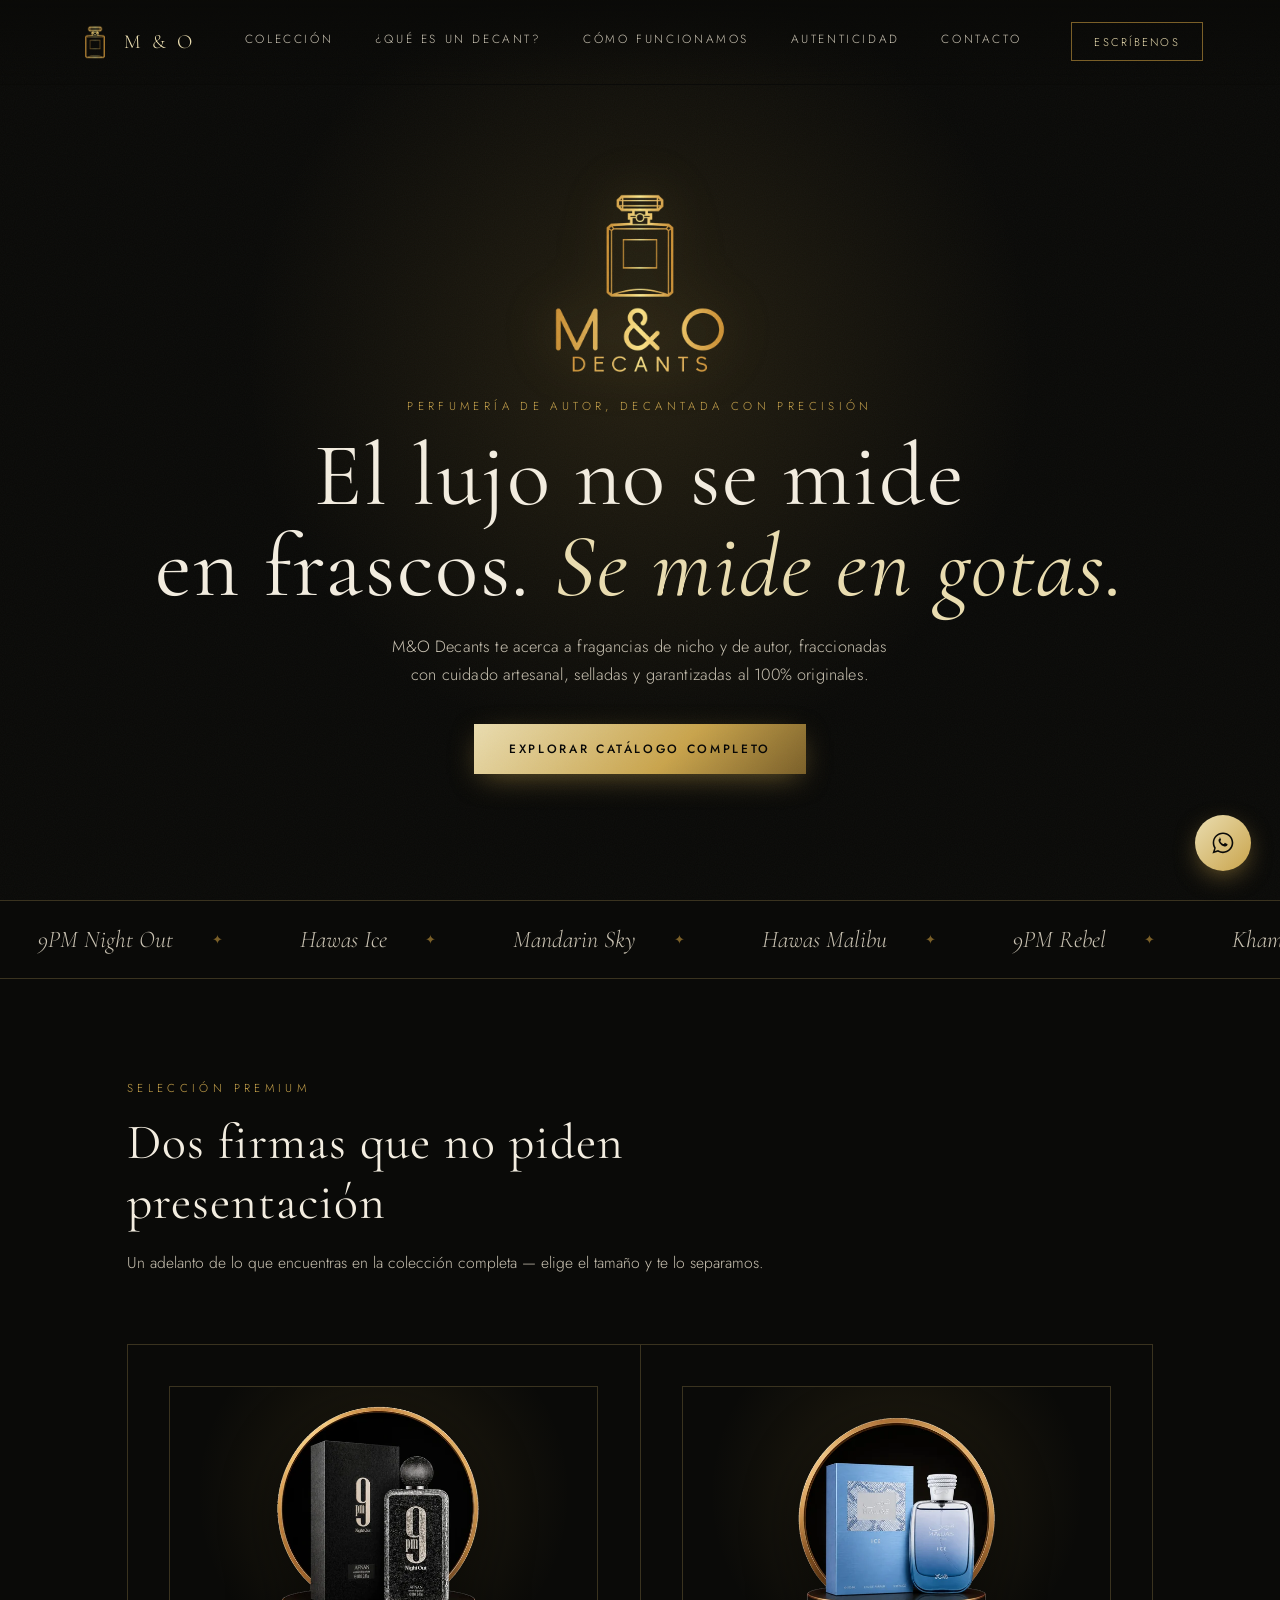
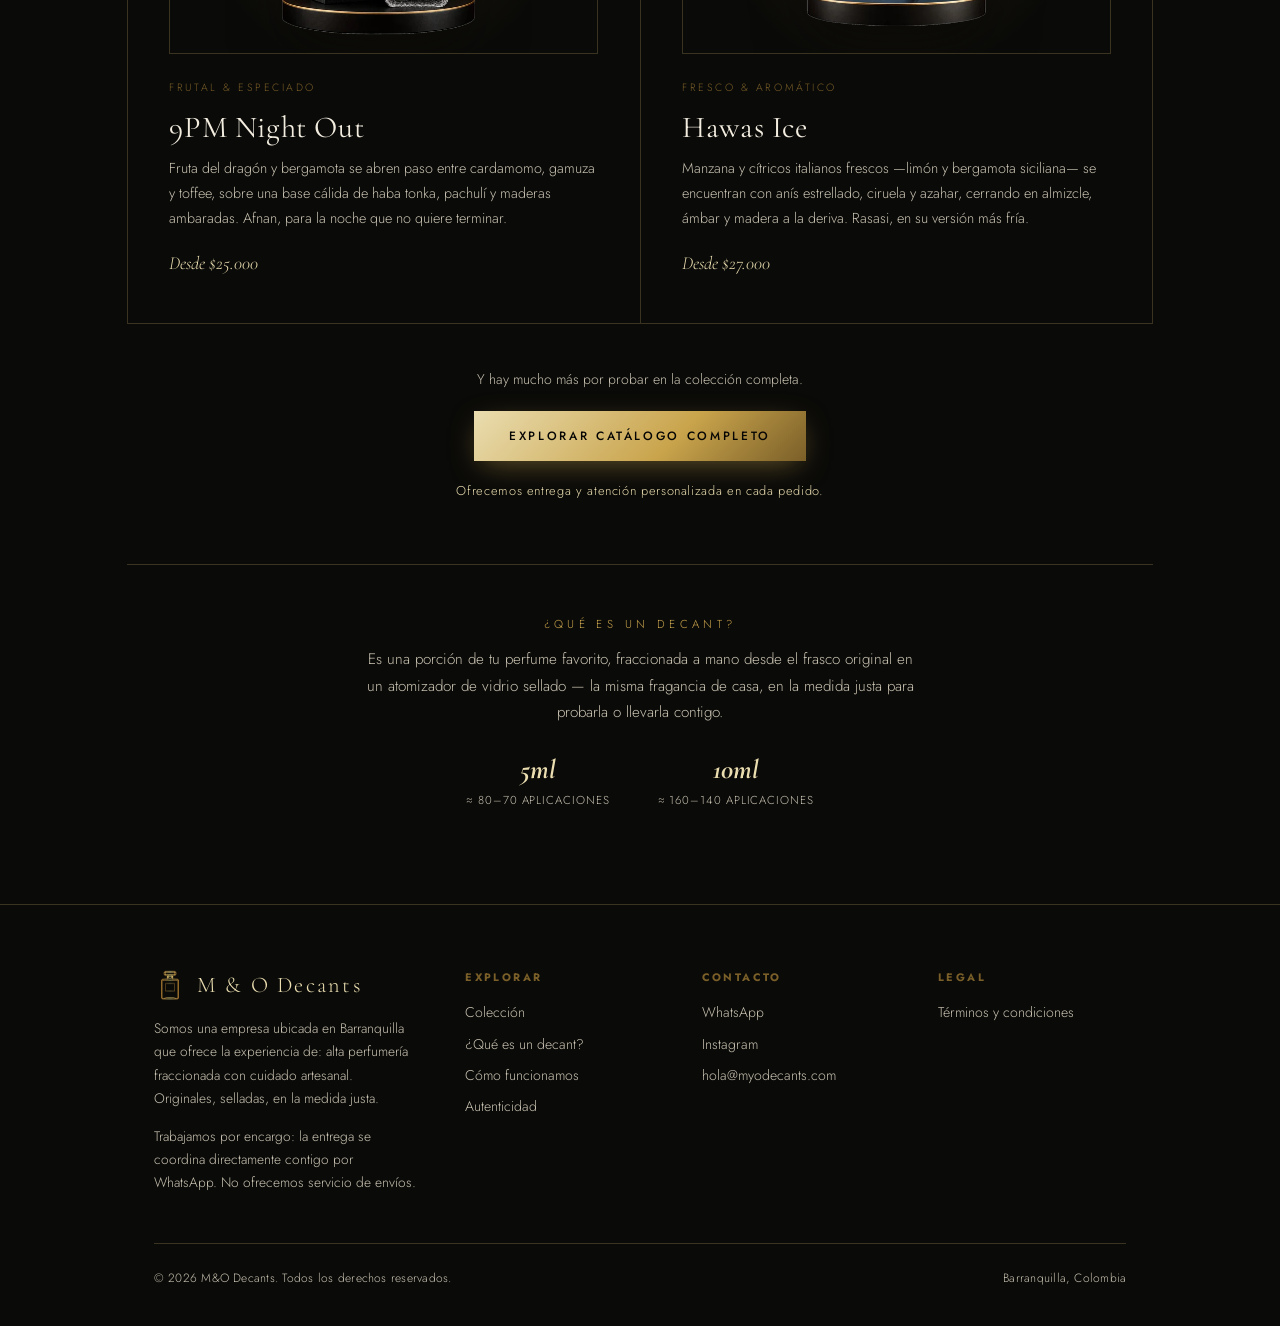
==== index.html @ e129bbc4 "Add files via upload" ====
<!DOCTYPE html>
<html lang="es">
<head>
<meta charset="UTF-8">
<meta name="viewport" content="width=device-width, initial-scale=1.0">
<title>M&O Decants — Alta perfumería, en la medida justa</title>
<link rel="preconnect" href="https://fonts.googleapis.com">
<link rel="preconnect" href="https://fonts.gstatic.com" crossorigin>
<link href="https://fonts.googleapis.com/css2?family=Cormorant+Garamond:ital,wght@0,300;0,400;0,500;0,600;1,400;1,500&family=Jost:wght@300;400;500;600&display=swap" rel="stylesheet">
<style>
  :root{
    --black:#0a0a08;
    --black-deep:#050504;
    --gold:#c9a44c;
    --gold-light:#eaddb0;
    --gold-deep:#7a5f28;
    --ivory:#f3ede0;
    --ivory-dim:#c9c2b2;
    --line:#3a331f;
    --ease:cubic-bezier(.22,1,.36,1);
  }
  *{margin:0;padding:0;box-sizing:border-box;}
  html{scroll-behavior:smooth;}
  body{
    background:var(--black);
    color:var(--ivory);
    font-family:'Jost',sans-serif;
    font-weight:300;
    overflow-x:hidden;
    -webkit-font-smoothing:antialiased;
  }
  ::selection{background:var(--gold);color:var(--black);}
  a{color:inherit;text-decoration:none;cursor:pointer;}
  img{display:block;max-width:100%;}
  h1,h2,h3{
    font-family:'Cormorant Garamond',serif;
    font-weight:400;
    letter-spacing:.02em;
  }
  .eyebrow{
    font-family:'Jost',sans-serif;
    font-size:.72rem;
    letter-spacing:.38em;
    text-transform:uppercase;
    color:var(--gold);
    display:inline-block;
  }
  .container{
    max-width:1180px;
    margin:0 auto;
    padding:0 6vw;
  }
  a:focus-visible, button:focus-visible{
    outline:1px solid var(--gold);
    outline-offset:4px;
  }
  .grain{
    position:fixed;inset:0;
    pointer-events:none;
    z-index:5;
    opacity:.035;
    background-image:url("data:image/svg+xml,%3Csvg xmlns='http://www.w3.org/2000/svg' width='120' height='120'%3E%3Cfilter id='n'%3E%3CfeTurbulence type='fractalNoise' baseFrequency='0.9' numOctaves='2' stitchTiles='stitch'/%3E%3C/filter%3E%3Crect width='100%25' height='100%25' filter='url(%23n)'/%3E%3C/svg%3E");
  }
  nav{
    position:fixed;top:0;left:0;right:0;
    z-index:50;
    display:flex;align-items:center;justify-content:space-between;
    padding:1.4rem 6vw;
    background:linear-gradient(180deg, rgba(10,10,8,.92), rgba(10,10,8,0));
    transition:background .4s var(--ease), padding .4s var(--ease), border-color .4s var(--ease);
    border-bottom:1px solid transparent;
  }
  nav.scrolled{
    background:rgba(8,8,6,.86);
    backdrop-filter:blur(10px);
    padding:.9rem 6vw;
    border-color:var(--line);
  }
  .nav-mark{
    display:flex;align-items:center;gap:.7rem;
    font-family:'Cormorant Garamond',serif;
    font-size:1.25rem;
    letter-spacing:.15em;
    color:var(--gold-light);
  }
  .nav-mark img{height:36px;width:36px;object-fit:contain;}
  .nav-links{
    display:flex;gap:2.6rem;
    font-size:.74rem;
    letter-spacing:.22em;
    text-transform:uppercase;
    color:var(--ivory-dim);
  }
  .nav-links a{position:relative;padding-bottom:6px;transition:color .3s;}
  .nav-links a::after{
    content:'';position:absolute;left:0;bottom:0;width:0;height:1px;
    background:var(--gold);transition:width .4s var(--ease);
  }
  .nav-links a:hover{color:var(--gold-light);}
  .nav-links a:hover::after{width:100%;}
  .nav-links a.active{color:var(--gold-light);}
  .nav-links a.active::after{width:100%;}
  .nav-cta{
    font-size:.7rem;letter-spacing:.2em;text-transform:uppercase;
    border:1px solid var(--gold-deep);
    padding:.65rem 1.4rem;
    color:var(--gold-light);
    transition:all .3s var(--ease);
  }
  .nav-cta:hover{background:var(--gold);color:var(--black);border-color:var(--gold);}
  .nav-right{display:flex;align-items:center;gap:1.1rem;}
  .nav-toggle{
    display:none;
    flex-direction:column;
    justify-content:center;
    gap:6px;
    width:30px;height:30px;
    background:none;border:none;cursor:pointer;padding:0;
    z-index:60;
  }
  .nav-toggle span{
    display:block;width:100%;height:1px;
    background:var(--gold-light);
    transition:transform .3s var(--ease), opacity .3s var(--ease);
  }
  nav.menu-open .nav-toggle span:nth-child(1){transform:translateY(7px) rotate(45deg);}
  nav.menu-open .nav-toggle span:nth-child(2){opacity:0;}
  nav.menu-open .nav-toggle span:nth-child(3){transform:translateY(-7px) rotate(-45deg);}
  .page{display:none;}
  .page.active{display:block;animation:pageFade .6s var(--ease);}
  @keyframes pageFade{
    from{opacity:0;transform:translateY(14px);}
    to{opacity:1;transform:translateY(0);}
  }
  .page-head{
    padding:9.5rem 6vw 3rem;
    max-width:760px;
  }
  .page-head .eyebrow{display:block;margin-bottom:.9rem;}
  .page-head h1{
    font-size:clamp(2.2rem,5vw,3.6rem);
    color:var(--ivory);
  }
  .page-head p{
    margin-top:1.1rem;color:var(--ivory-dim);line-height:1.7;font-size:.98rem;max-width:560px;
  }
  .hero{
    position:relative;
    min-height:100svh;
    display:flex;
    flex-direction:column;
    align-items:center;
    justify-content:center;
    text-align:center;
    padding:8rem 6vw 4rem;
    overflow:hidden;
  }
  .hero-glow{
    position:absolute;
    top:-10%;left:50%;
    width:900px;height:900px;
    transform:translateX(-50%);
    background:radial-gradient(circle, rgba(201,164,76,.14) 0%, rgba(201,164,76,0) 62%);
    pointer-events:none;
  }
  .hero-mark{
    width:172px;
    margin-bottom:1.4rem;
    filter:drop-shadow(0 0 26px rgba(201,164,76,.28));
    opacity:0;
    animation:markIn 1.4s var(--ease) forwards;
    animation-delay:.2s;
  }
  @keyframes markIn{
    from{opacity:0;transform:scale(.85);}
    to{opacity:1;transform:scale(1);}
  }
  .hero-eyebrow{
    opacity:0;
    animation:riseIn .9s var(--ease) forwards;
    animation-delay:1.5s;
  }
  .hero h1{
    font-size:clamp(2.6rem, 7vw, 5.6rem);
    line-height:1.02;
    color:var(--ivory);
    margin:1rem 0 1.3rem;
    opacity:0;
    animation:riseIn 1s var(--ease) forwards;
    animation-delay:1.7s;
  }
  .hero h1 em{
    font-style:italic;
    color:var(--gold-light);
  }
  .hero p.sub{
    max-width:520px;
    font-size:1.02rem;
    line-height:1.7;
    color:var(--ivory-dim);
    font-weight:300;
    letter-spacing:.01em;
    opacity:0;
    animation:riseIn 1s var(--ease) forwards;
    animation-delay:1.9s;
  }
  @keyframes riseIn{
    from{opacity:0;transform:translateY(16px);}
    to{opacity:1;transform:translateY(0);}
  }
  .btn-primary{
    background:linear-gradient(135deg, var(--gold-light), var(--gold) 60%, var(--gold-deep));
    color:var(--black-deep);
    padding:1rem 2.2rem;
    font-size:.75rem;letter-spacing:.22em;text-transform:uppercase;
    font-weight:500;
    box-shadow:0 8px 30px -8px rgba(201,164,76,.55);
    transition:transform .35s var(--ease), box-shadow .35s var(--ease);
    display:inline-block;
    border:none;
    cursor:pointer;
    font-family:'Jost',sans-serif;
  }
  .btn-primary:hover{transform:translateY(-2px);box-shadow:0 14px 36px -8px rgba(201,164,76,.7);}
  .btn-primary.disabled{opacity:.4;pointer-events:none;}
  .btn-ghost{
    border:1px solid var(--gold-deep);
    color:var(--ivory);
    padding:1rem 2.2rem;
    font-size:.75rem;letter-spacing:.22em;text-transform:uppercase;
    transition:all .35s var(--ease);
    display:inline-block;
    background:transparent;
    cursor:pointer;
    font-family:'Jost',sans-serif;
  }
  .btn-ghost:hover{border-color:var(--gold);color:var(--gold-light);}
  .scroll-cue{
    position:absolute;bottom:2.4rem;left:50%;transform:translateX(-50%);
    display:flex;flex-direction:column;align-items:center;gap:.6rem;
    color:var(--ivory-dim);font-size:.65rem;letter-spacing:.3em;text-transform:uppercase;
    opacity:0;animation:riseIn 1s var(--ease) forwards, floaty 2.6s ease-in-out infinite 2.9s;
    animation-delay:2.1s;
  }
  @keyframes floaty{0%,100%{transform:translate(-50%,0);}50%{transform:translate(-50%,8px);}}
  .scroll-cue::after{content:'';width:1px;height:38px;background:linear-gradient(var(--gold), transparent);}
  .hero-cta{margin-top:2.2rem;opacity:0;animation:riseIn 1s var(--ease) forwards;animation-delay:2.1s;}
  .marquee-band{
    border-top:1px solid var(--line);
    border-bottom:1px solid var(--line);
    padding:1.5rem 0;
    overflow:hidden;
    white-space:nowrap;
  }
  .marquee-track{
    display:inline-flex;
    animation:scroll 40s linear infinite;
  }
  .marquee-track span{
    font-family:'Cormorant Garamond',serif;
    font-style:italic;
    font-size:1.5rem;
    color:var(--ivory-dim);
    padding:0 2.4rem;
    display:inline-flex;align-items:center;gap:2.4rem;
  }
  .marquee-track span::after{content:'✦';color:var(--gold-deep);font-style:normal;font-size:.8rem;}
  @keyframes scroll{from{transform:translateX(0);}to{transform:translateX(-50%);}}
  section{padding:6rem 0;position:relative;}
  section.first-in-page{padding-top:1rem;}
  .section-head{
    max-width:640px;
    margin-bottom:4.2rem;
  }
  .section-head h2{
    font-size:clamp(2rem, 4vw, 3.1rem);
    margin-top:.9rem;
    color:var(--ivory);
  }
  .section-head p{
    margin-top:1.1rem;
    color:var(--ivory-dim);
    line-height:1.7;
    font-size:.98rem;
  }
  .center{text-align:center;margin-left:auto;margin-right:auto;}
  .reveal{opacity:0;transform:translateY(26px);transition:opacity .8s var(--ease), transform .8s var(--ease);}
  .reveal.in{opacity:1;transform:translateY(0);}
  .premium-grid{
    display:grid;
    grid-template-columns:repeat(2,1fr);
    gap:1px;
    background:var(--line);
    border:1px solid var(--line);
    margin-bottom:2.8rem;
  }
  .premium-card{
    background:var(--black);
    padding:2.6rem 2.6rem 3rem;
    transition:background .5s var(--ease);
    cursor:pointer;
  }
  .premium-card:hover{background:#0e0d09;}
  .premium-photo{
    width:100%;
    aspect-ratio:16/10;
    margin-bottom:1.6rem;
    position:relative;
    background:radial-gradient(circle at 50% 40%, rgba(201,164,76,.14), transparent 70%);
    border:1px solid var(--line);
    display:flex;align-items:center;justify-content:center;
    overflow:hidden;
  }
  .premium-photo img{
    max-height:92%;max-width:60%;object-fit:contain;
    filter:drop-shadow(0 12px 26px rgba(0,0,0,.5));
    transition:transform .5s var(--ease), filter .5s var(--ease);
  }
  .premium-card:hover .premium-photo img{
    transform:scale(1.06);
    filter:drop-shadow(0 18px 34px rgba(201,164,76,.45));
  }
  .premium-card .fam{
    font-size:.66rem;letter-spacing:.24em;text-transform:uppercase;color:var(--gold-deep);
    display:block;margin-bottom:.9rem;
  }
  .premium-card h3{font-size:1.9rem;color:var(--ivory);margin-bottom:.6rem;}
  .premium-card p{color:var(--ivory-dim);font-size:.9rem;line-height:1.75;margin-bottom:1.3rem;}
  .premium-card .price{
    font-family:'Cormorant Garamond',serif;font-style:italic;color:var(--gold-light);font-size:1.15rem;
  }
  .premium-cta{text-align:center;}
  .premium-cta p{color:var(--ivory-dim);font-size:.88rem;margin-bottom:1.4rem;}
  .decant-divider{border-top:1px solid var(--line);margin-top:4rem;}
  .decant-info{max-width:680px;margin:3.2rem auto 0;text-align:center;}
  .decant-info .eyebrow{display:block;margin-bottom:.9rem;}
  .decant-info p{color:var(--ivory-dim);font-size:.95rem;line-height:1.75;margin-bottom:1.7rem;max-width:560px;margin-left:auto;margin-right:auto;}
  .decant-stats{display:flex;gap:3rem;justify-content:center;}
  .decant-stat{display:flex;flex-direction:column;gap:.35rem;align-items:center;}
  .decant-stat b{font-family:'Cormorant Garamond',serif;font-style:italic;font-size:1.7rem;color:var(--gold-light);}
  .decant-stat span{font-size:.72rem;letter-spacing:.08em;color:var(--ivory-dim);text-transform:uppercase;text-align:center;}
  .steps{
    display:grid;
    grid-template-columns:repeat(3,1fr);
    gap:0;
    border-top:1px solid var(--line);
  }
  .step{
    padding:3rem 2.4rem 3rem 0;
    border-right:1px solid var(--line);
    position:relative;
  }
  .step:last-child{border-right:none;}
  .step .num{
    font-family:'Cormorant Garamond',serif;
    font-style:italic;
    font-size:.95rem;
    color:var(--gold);
    letter-spacing:.05em;
  }
  .step h3{
    font-size:1.5rem;margin:.9rem 0 .8rem;color:var(--ivory);
  }
  .step p{color:var(--ivory-dim);font-size:.92rem;line-height:1.7;}
  .products-grid{
    display:grid;
    grid-template-columns:repeat(5,1fr);
    gap:1.1rem;
  }
  .prod-card{
    border:1px solid var(--line);
    background:var(--black);
    cursor:pointer;
    transition:transform .4s var(--ease), border-color .4s var(--ease);
  }
  .prod-card:hover, .prod-card:focus-visible{
    transform:translateY(-5px);
    border-color:var(--gold-deep);
  }
  .prod-photo{
    position:relative;
    aspect-ratio:3/4;
    background:linear-gradient(160deg,#100f0a,#050504);
    overflow:hidden;
    border-bottom:1px solid var(--line);
    display:flex;align-items:center;justify-content:center;
  }
  .prod-photo::before{
    content:'';position:absolute;inset:0;
    background:radial-gradient(circle at 50% 45%, rgba(201,164,76,.30), transparent 65%);
    opacity:0;transition:opacity .55s var(--ease);
  }
  .prod-card:hover .prod-photo::before, .prod-card:focus-visible .prod-photo::before{opacity:1;}
  .prod-photo img{
    position:relative;z-index:1;
    width:80%;height:80%;object-fit:contain;
    filter:drop-shadow(0 10px 22px rgba(0,0,0,.55));
    transition:transform .55s var(--ease), filter .55s var(--ease);
  }
  .prod-card:hover .prod-photo img, .prod-card:focus-visible .prod-photo img{
    transform:scale(1.09) rotate(-1deg);
    filter:drop-shadow(0 16px 32px rgba(201,164,76,.5)) brightness(1.08);
  }
  .prod-info{padding:1.1rem 1.15rem 1.3rem;}
  .prod-info h3{font-size:1.12rem;color:var(--ivory);line-height:1.3;margin-bottom:.5rem;font-weight:400;}
  .prod-price{
    font-family:'Cormorant Garamond',serif;font-style:italic;color:var(--gold-light);font-size:1rem;
    display:block;
  }
  .prod-hint{
    font-size:.66rem;letter-spacing:.16em;text-transform:uppercase;color:var(--ivory-dim);
    margin-top:.5rem;display:block;
  }
  .fullbottle-cta{
    text-align:center;
    border:1px solid var(--gold-deep);
    background:radial-gradient(circle at 50% 28%, rgba(201,164,76,.16), transparent 72%);
    margin-top:1.8rem;
    padding:3.4rem 2rem;
  }
  .fullbottle-cta .eyebrow{display:block;margin-bottom:.9rem;}
  .fullbottle-cta p{
    color:var(--ivory-dim);font-size:1rem;line-height:1.75;max-width:520px;
    margin:0 auto 1.5rem;
  }
  .combo-cta{
    text-align:center;
    border:1px solid var(--gold-deep);
    background:radial-gradient(circle at 50% 28%, rgba(201,164,76,.16), transparent 72%);
    margin-top:3.4rem;
    padding:3.4rem 2rem;
  }
  .combo-cta .eyebrow{display:block;margin-bottom:.9rem;}
  .combo-cta p{
    color:var(--ivory-dim);font-size:1rem;line-height:1.75;max-width:520px;
    margin:0 auto 1.6rem;
  }
  .combo-modal-card{grid-template-columns:1fr;max-width:640px;}
  .combo-hint{color:var(--ivory-dim);font-size:.85rem;line-height:1.6;margin-bottom:1.3rem;}
  .combo-list{
    max-height:440px;overflow-y:auto;margin-bottom:1.4rem;
    display:grid;grid-template-columns:repeat(3, 1fr);gap:1rem;
  }
  .combo-check{
    display:flex;flex-direction:column;align-items:center;text-align:center;
    border:1px solid var(--line);
    padding:1rem .6rem .85rem;
    cursor:pointer;
    transition:border-color .3s, background .3s;
  }
  .combo-check-input{position:absolute;width:0;height:0;opacity:0;pointer-events:none;}
  .combo-check-img{
    width:100%;aspect-ratio:1;object-fit:contain;background:#0d0c09;
    border-radius:50%;border:1px solid var(--gold-deep);
    transition:border-color .3s, box-shadow .3s;
    margin-bottom:.7rem;
  }
  .combo-check:has(input:checked) .combo-check-img{
    border-color:var(--gold);
    box-shadow:0 0 0 3px rgba(201,164,76,.22);
  }
  .combo-check-name{font-size:.72rem;letter-spacing:.02em;color:var(--ivory);line-height:1.3;margin-bottom:.3rem;}
  .combo-check-pr{font-family:'Cormorant Garamond',serif;font-style:italic;color:var(--gold-light);font-size:1rem;}
  .combo-check:has(input:checked){border-color:var(--gold);background:#100f0a;}
  @media (max-width:520px){
    .combo-list{grid-template-columns:repeat(2, 1fr);}
  }
  .modal-overlay{
    position:fixed;inset:0;z-index:100;
    background:rgba(5,5,4,.86);
    backdrop-filter:blur(6px);
    display:flex;align-items:center;justify-content:center;
    padding:5vh 5vw;
    opacity:0;pointer-events:none;
    transition:opacity .4s var(--ease);
  }
  .modal-overlay.open{opacity:1;pointer-events:auto;}
  .modal-card{
    background:var(--black);
    border:1px solid var(--gold-deep);
    max-width:640px;width:100%;
    display:grid;
    grid-template-columns:1fr 1fr;
    position:relative;
    transform:translateY(24px);
    transition:transform .45s var(--ease);
    max-height:88vh;
    overflow:auto;
  }
  .modal-overlay.open .modal-card{transform:translateY(0);}
  .modal-photo{
    position:relative;
    background:radial-gradient(circle at 50% 38%, rgba(201,164,76,.16), transparent 72%);
    display:flex;align-items:center;justify-content:center;
    padding:2rem;
    border-right:1px solid var(--line);
  }
  .modal-photo img{
    max-width:88%;max-height:320px;object-fit:contain;
    filter:drop-shadow(0 14px 28px rgba(0,0,0,.55));
  }
  .modal-arrow{
    position:absolute;top:50%;transform:translateY(-50%);
    width:32px;height:32px;border-radius:50%;
    background:rgba(5,5,4,.6);border:1px solid var(--gold-deep);color:var(--gold-light);
    display:flex;align-items:center;justify-content:center;
    font-size:.85rem;cursor:pointer;transition:all .3s var(--ease);
    z-index:2;
  }
  .modal-arrow:hover{background:var(--gold);color:var(--black);border-color:var(--gold);}
  .modal-arrow-prev{left:.5rem;}
  .modal-arrow-next{right:.5rem;}
  .modal-dots{position:absolute;bottom:.6rem;left:50%;transform:translateX(-50%);display:flex;gap:.4rem;z-index:2;}
  .modal-dot{width:6px;height:6px;border-radius:50%;background:var(--line);cursor:pointer;transition:background .3s;}
  .modal-dot.active{background:var(--gold);}
  .modal-body{padding:2.4rem 2.2rem;display:flex;flex-direction:column;}
  .modal-close{
    position:absolute;top:.9rem;right:1rem;
    background:none;border:none;color:var(--ivory-dim);
    font-size:1.4rem;cursor:pointer;line-height:1;
    transition:color .3s;
    z-index:10;
  }
  .modal-close:hover{color:var(--gold-light);}
  .modal-body h3{font-size:1.7rem;color:var(--ivory);margin-bottom:.9rem;}
  .modal-body .eyebrow{margin-bottom:.6rem;}
  .modal-notes{margin-bottom:1.5rem;}
  .modal-notes .notes-line{color:var(--ivory-dim);font-size:.86rem;line-height:1.65;margin-bottom:.55rem;}
  .modal-notes .notes-line:last-child{margin-bottom:0;}
  .modal-notes .notes-line b{
    color:var(--gold-light);font-weight:400;
    font-family:'Cormorant Garamond',serif;font-style:italic;font-size:.92rem;
  }
  .size-select{display:flex;flex-direction:column;gap:.7rem;margin-bottom:1.6rem;}
  .size-option{
    display:flex;align-items:center;justify-content:space-between;
    border:1px solid var(--line);
    padding:.85rem 1rem;
    cursor:pointer;
    transition:border-color .3s, background .3s;
    font-size:.9rem;
  }
  .size-option input{accent-color:var(--gold);}
  .size-option span.lbl{display:flex;align-items:center;gap:.6rem;color:var(--ivory);}
  .size-option span.pr{font-family:'Cormorant Garamond',serif;font-style:italic;color:var(--gold-light);}
  .size-option:has(input:checked){border-color:var(--gold);background:#100f0a;}
  .size-option.disabled{opacity:.4;cursor:not-allowed;}
  .modal-total{
    font-size:.78rem;letter-spacing:.1em;text-transform:uppercase;color:var(--ivory-dim);
    margin-bottom:1.4rem;
  }
  .modal-total b{color:var(--gold-light);font-family:'Cormorant Garamond',serif;font-style:italic;font-size:1.2rem;}
  .trust{
    display:grid;
    grid-template-columns:repeat(4,1fr);
    text-align:center;
    border-top:1px solid var(--line);
    border-bottom:1px solid var(--line);
  }
  .trust-item{padding:3.4rem 1.5rem;border-right:1px solid var(--line);}
  .trust-item:last-child{border-right:none;}
  .trust-item svg{width:34px;height:34px;margin:0 auto 1rem;}
  .trust-item svg *{stroke:var(--gold);}
  .trust-item h4{font-family:'Cormorant Garamond',serif;font-size:1.25rem;color:var(--ivory);margin-bottom:.4rem;}
  .trust-item p{font-size:.82rem;color:var(--ivory-dim);line-height:1.6;}
  .testi-wrap{
    display:grid;grid-template-columns:repeat(2,1fr);gap:2.4rem;
  }
  .testi{
    padding:2.6rem 2.2rem;
    border:1px solid var(--line);
  }
  .testi .stars{color:var(--gold);letter-spacing:.2em;font-size:.85rem;margin-bottom:1.2rem;}
  .testi p{
    font-family:'Cormorant Garamond',serif;
    font-style:italic;
    font-size:1.15rem;
    line-height:1.6;
    color:var(--ivory);
    margin-bottom:1.4rem;
  }
  .testi .who{font-size:.75rem;letter-spacing:.14em;text-transform:uppercase;color:var(--ivory-dim);}
  .final-cta{
    text-align:center;
    padding:4rem 6vw 8rem;
    position:relative;
  }
  .final-cta::before{
    content:'';position:absolute;inset:0;
    background:radial-gradient(circle at 50% 30%, rgba(201,164,76,.10), transparent 60%);
  }
  .final-cta h2{
    font-size:clamp(2.2rem,5vw,3.6rem);
    color:var(--ivory);
    position:relative;
  }
  .final-cta p{
    color:var(--ivory-dim);max-width:480px;margin:1.2rem auto 2.4rem;
    position:relative;font-size:.98rem;line-height:1.7;
  }
  .final-cta .hero-ctas{
    display:flex;gap:1.2rem;justify-content:center;
  }
  footer{
    border-top:1px solid var(--line);
    padding:4rem 6vw 2.4rem;
  }
  .footer-top{
    display:grid;
    grid-template-columns:1.4fr 1fr 1fr 1fr;
    gap:3rem;
    padding-bottom:3rem;
  }
  .footer-brand{
    font-family:'Cormorant Garamond',serif;
    font-size:1.4rem;letter-spacing:.1em;color:var(--gold-light);
    display:flex;align-items:center;gap:.7rem;margin-bottom:1rem;
  }
  .footer-brand img{height:32px;width:32px;object-fit:contain;}
  .footer-top p{color:var(--ivory-dim);font-size:.86rem;line-height:1.7;max-width:280px;}
  .footer-note{color:var(--ivory-dim);font-size:.82rem;line-height:1.7;max-width:280px;margin-top:.9rem;}
  .footer-col h5{
    font-size:.68rem;letter-spacing:.22em;text-transform:uppercase;color:var(--gold-deep);margin-bottom:1.1rem;
  }
  .footer-col a{
    display:block;color:var(--ivory-dim);font-size:.88rem;margin-bottom:.7rem;transition:color .3s;
  }
  .footer-col a:hover{color:var(--gold-light);}
  .footer-bottom{
    display:flex;justify-content:space-between;align-items:center;
    border-top:1px solid var(--line);padding-top:1.6rem;
    font-size:.75rem;color:var(--ivory-dim);letter-spacing:.02em;flex-wrap:wrap;gap:1rem;
  }
  .wa-float{
    position:fixed;bottom:1.8rem;right:1.8rem;z-index:60;
    width:56px;height:56px;border-radius:50%;
    background:linear-gradient(135deg, var(--gold-light), var(--gold));
    display:flex;align-items:center;justify-content:center;
    box-shadow:0 8px 26px -6px rgba(201,164,76,.6);
    transition:transform .3s var(--ease);
  }
  .wa-float:hover{transform:scale(1.08);}
  .wa-float svg{width:26px;height:26px;}
  @media(max-width:1080px){
    .products-grid{grid-template-columns:repeat(3,1fr);}
  }
  @media(max-width:920px){
    .nav-toggle{display:flex;}
    .nav-links{
      display:none;
      position:fixed;
      top:0;left:0;right:0;
      flex-direction:column;
      align-items:flex-start;
      gap:1.5rem;
      background:rgba(8,8,6,.97);
      backdrop-filter:blur(10px);
      padding:6.2rem 6vw 2.6rem;
      border-bottom:1px solid var(--line);
      font-size:1rem;
      z-index:55;
    }
    nav.menu-open .nav-links{display:flex;}
    .steps{grid-template-columns:1fr;}
    .step{border-right:none;border-bottom:1px solid var(--line);padding:2.4rem 0;}
    .premium-grid{grid-template-columns:1fr;}
    .decant-stats{gap:2rem;}
    .trust{grid-template-columns:1fr 1fr;}
    .trust-item{border-right:1px solid var(--line);border-bottom:1px solid var(--line);}
    .testi-wrap{grid-template-columns:1fr;}
    .footer-top{grid-template-columns:1fr 1fr;}
    .products-grid{grid-template-columns:repeat(2,1fr);}
    .modal-card{grid-template-columns:1fr;}
    .modal-photo{border-right:none;border-bottom:1px solid var(--line);padding:1.8rem;}
    .final-cta .hero-ctas{flex-direction:column;align-items:center;}
  }
  @media(max-width:560px){
    .trust{grid-template-columns:1fr;}
    .trust-item{border-right:none;}
    .footer-top{grid-template-columns:1fr;}
    .products-grid{grid-template-columns:repeat(2,1fr);}
  }
  @media (prefers-reduced-motion: reduce){
    *{animation-duration:.01ms !important; animation-iteration-count:1 !important; transition-duration:.01ms !important; scroll-behavior:auto !important;}
  }
</style>
</head>
<body>
<div class="grain"></div>

<nav id="nav">
  <a href="#/" class="nav-mark" data-route="home">
    <img src="[data-uri]" alt="M&O Decants">
    M&nbsp;&amp;&nbsp;O
  </a>
  <div class="nav-links" id="navLinks">
    <a href="#/coleccion" data-route="coleccion">Colección</a>
    <a href="#/decant" data-route="decant">¿Qué es un decant?</a>
    <a href="#/proceso" data-route="proceso">Cómo funcionamos</a>
    <a href="#/confianza" data-route="confianza">Autenticidad</a>
    <a href="#/contacto" data-route="contacto">Contacto</a>
  </div>
  <div class="nav-right">
    <button class="nav-toggle" id="navToggle" aria-label="Abrir menú" aria-expanded="false" aria-controls="navLinks">
      <span></span><span></span><span></span>
    </button>
    <a href="https://wa.me/573178143757?text=Hola%2C%20Me%20gustaria%20recibir%20mas%20informacion%20sobre%20sus%20productos" target="_blank" class="nav-cta">Escríbenos</a>
  </div>
</nav>

<!-- ======================= HOME ======================= -->
<div class="page" id="page-home">
  <header class="hero">
    <div class="hero-glow"></div>
    <img class="hero-mark" src="[data-uri]" alt="M&O Decants">
    <span class="eyebrow hero-eyebrow">Perfumería de autor, decantada con precisión</span>
    <h1>El lujo no se mide<br>en frascos. <em>Se mide en gotas.</em></h1>
    <p class="sub">M&amp;O Decants te acerca a fragancias de nicho y de autor, fraccionadas con cuidado artesanal, selladas y garantizadas al 100% originales.</p>
    <a href="#/coleccion" class="btn-primary hero-cta" data-route="coleccion">Explorar catálogo completo</a>
    
  </header>

  <div class="marquee-band">
    <div class="marquee-track">
      <span>9PM Night Out</span><span>Hawas Ice</span><span>Mandarin Sky</span><span>Hawas Malibu</span><span>9PM Rebel</span><span>Khamrah Qahwa</span><span>Bade'e Al Oud Honor &amp; Glory</span><span>Bade'e Al Oud Amethyst</span><span>Club De Nuit Intense EDT</span>
      <span>9PM Night Out</span><span>Hawas Ice</span><span>Mandarin Sky</span><span>Hawas Malibu</span><span>9PM Rebel</span><span>Khamrah Qahwa</span><span>Bade'e Al Oud Honor &amp; Glory</span><span>Bade'e Al Oud Amethyst</span><span>Club De Nuit Intense EDT</span>
    </div>
  </div>

  <section>
    <div class="container">
      <div class="section-head reveal">
        <span class="eyebrow">Selección premium</span>
        <h2>Dos firmas que no piden presentación</h2>
        <p>Un adelanto de lo que encuentras en la colección completa — elige el tamaño y te lo separamos.</p>
      </div>
      <div class="premium-grid reveal">
        <div class="premium-card" data-name="9PM Night Out" data-pid="nightout" data-price5="25000" data-price10="45000">
          <div class="premium-photo"><img class="pid-img-box" data-pid="nightout" alt="9PM Night Out"></div>
          <span class="fam">Frutal &amp; especiado</span>
          <h3>9PM Night Out</h3>
          <p>Fruta del dragón y bergamota se abren paso entre cardamomo, gamuza y toffee, sobre una base cálida de haba tonka, pachulí y maderas ambaradas. Afnan, para la noche que no quiere terminar.</p>
          <span class="price">Desde $25.000</span>
        </div>
        <div class="premium-card" data-name="Hawas Ice" data-pid="hawasice" data-price5="27000" data-price10="45000">
          <div class="premium-photo"><img class="pid-img-box" data-pid="hawasice" alt="Hawas Ice"></div>
          <span class="fam">Fresco &amp; aromático</span>
          <h3>Hawas Ice</h3>
          <p>Manzana y cítricos italianos frescos —limón y bergamota siciliana— se encuentran con anís estrellado, ciruela y azahar, cerrando en almizcle, ámbar y madera a la deriva. Rasasi, en su versión más fría.</p>
          <span class="price">Desde $27.000</span>
        </div>
      </div>
      <div class="premium-cta reveal">
        <p>Y hay mucho más por probar en la colección completa.</p>
        <a href="#/coleccion" class="btn-primary" data-route="coleccion">Explorar catálogo completo</a>
        <p style="margin-top:1.2rem;margin-bottom:0;font-size:.8rem;letter-spacing:.05em;color:var(--gold-light);">Ofrecemos entrega y atención personalizada en cada pedido.</p>
      </div>
      <div class="decant-divider reveal"></div>
      <div class="decant-info reveal">
        <span class="eyebrow">¿Qué es un decant?</span>
        <p>Es una porción de tu perfume favorito, fraccionada a mano desde el frasco original en un atomizador de vidrio sellado — la misma fragancia de casa, en la medida justa para probarla o llevarla contigo.</p>
        <div class="decant-stats">
          <div class="decant-stat"><b>5ml</b><span>≈ 80–70 aplicaciones</span></div>
          <div class="decant-stat"><b>10ml</b><span>≈ 160–140 aplicaciones</span></div>
        </div>
      </div>
    </div>
  </section>
</div>

<!-- ======================= COLECCIÓN ======================= -->
<div class="page" id="page-coleccion">
  <div class="page-head">
    <span class="eyebrow">La colección</span>
    <h1>Firmas seleccionadas, un mismo estándar</h1>
    <p>No vendemos imitaciones ni inspiraciones: cada decant proviene de un frasco original. Toca cualquier fragancia para ver el detalle y elegir tu tamaño.</p>
  </div>
  <section class="first-in-page">
    <div class="container">
      <div class="products-grid reveal">

        <div class="prod-card" tabindex="0" role="button" aria-haspopup="dialog" data-name="9PM Night Out" data-pid="nightout" data-price5="25000" data-price10="45000">
          <div class="prod-photo"><img class="pid-img" data-pid="nightout" alt="9PM Night Out"></div>
          <div class="prod-info">
            <h3>9PM Night Out</h3>
            <span class="prod-price">Desde $25.000</span>
            <span class="prod-hint">5ml y 10ml disponibles</span>
          </div>
        </div>

        <div class="prod-card" tabindex="0" role="button" aria-haspopup="dialog" data-name="Hawas Ice" data-pid="hawasice" data-price5="27000" data-price10="45000">
          <div class="prod-photo"><img class="pid-img" data-pid="hawasice" alt="Hawas Ice"></div>
          <div class="prod-info">
            <h3>Hawas Ice</h3>
            <span class="prod-price">Desde $27.000</span>
            <span class="prod-hint">5ml y 10ml disponibles</span>
          </div>
        </div>

        <div class="prod-card" tabindex="0" role="button" aria-haspopup="dialog" data-name="Mandarin Sky" data-pid="mandarinsky" data-price5="25000" data-price10="45000">
          <div class="prod-photo"><img class="pid-img" data-pid="mandarinsky" alt="Mandarin Sky"></div>
          <div class="prod-info">
            <h3>Mandarin Sky</h3>
            <span class="prod-price">Desde $25.000</span>
            <span class="prod-hint">5ml y 10ml disponibles</span>
          </div>
        </div>

        <div class="prod-card" tabindex="0" role="button" aria-haspopup="dialog" data-name="Hawas Malibu" data-pid="hawasmalibu" data-price5="25000" data-price10="45000">
          <div class="prod-photo"><img class="pid-img" data-pid="hawasmalibu" alt="Hawas Malibu"></div>
          <div class="prod-info">
            <h3>Hawas Malibu</h3>
            <span class="prod-price">Desde $25.000</span>
            <span class="prod-hint">5ml y 10ml disponibles</span>
          </div>
        </div>

        <div class="prod-card" tabindex="0" role="button" aria-haspopup="dialog" data-name="9PM Rebel" data-pid="rebel" data-price5="25000" data-price10="45000">
          <div class="prod-photo"><img class="pid-img" data-pid="rebel" alt="9PM Rebel"></div>
          <div class="prod-info">
            <h3>9PM Rebel</h3>
            <span class="prod-price">Desde $25.000</span>
            <span class="prod-hint">5ml y 10ml disponibles</span>
          </div>
        </div>

        <div class="prod-card" tabindex="0" role="button" aria-haspopup="dialog" data-name="Khamrah Qahwa" data-pid="khamrahqahwa" data-price5="25000">
          <div class="prod-photo"><img class="pid-img" data-pid="khamrahqahwa" alt="Khamrah Qahwa"></div>
          <div class="prod-info">
            <h3>Khamrah Qahwa</h3>
            <span class="prod-price">Desde $25.000</span>
            <span class="prod-hint">Solo 5ml por ahora</span>
          </div>
        </div>

        <div class="prod-card" tabindex="0" role="button" aria-haspopup="dialog" data-name="Bade'e Al Oud Honor & Glory" data-pid="badeoudhonor" data-price5="25000">
          <div class="prod-photo"><img class="pid-img" data-pid="badeoudhonor" alt="Bade'e Al Oud Honor &amp; Glory"></div>
          <div class="prod-info">
            <h3>Bade'e Al Oud Honor &amp; Glory</h3>
            <span class="prod-price">Desde $25.000</span>
            <span class="prod-hint">Solo 5ml por ahora</span>
          </div>
        </div>

        <div class="prod-card" tabindex="0" role="button" aria-haspopup="dialog" data-name="Bade'e Al Oud Amethyst" data-pid="badeoudamethyst" data-price5="25000">
          <div class="prod-photo"><img class="pid-img" data-pid="badeoudamethyst" alt="Bade'e Al Oud Amethyst"></div>
          <div class="prod-info">
            <h3>Bade'e Al Oud Amethyst</h3>
            <span class="prod-price">Desde $25.000</span>
            <span class="prod-hint">Solo 5ml por ahora</span>
          </div>
        </div>

        <div class="prod-card" tabindex="0" role="button" aria-haspopup="dialog" data-name="Club De Nuit Intense EDT" data-pid="clubdenuit" data-price5="25000">
          <div class="prod-photo"><img class="pid-img" data-pid="clubdenuit" alt="Club De Nuit Intense EDT"></div>
          <div class="prod-info">
            <h3>Club De Nuit Intense EDT</h3>
            <span class="prod-price">Desde $25.000</span>
            <span class="prod-hint">Solo 5ml por ahora</span>
          </div>
        </div>

      </div>
    </div>
  </section>

  <section>
    <div class="container">
      <div class="combo-cta reveal">
        <span class="eyebrow">15% off en 3 o más fragancias</span>
        <p>Combina las fragancias que quieras en 5ml y arma tu pedido a tu medida — mientras más elijas, más ahorras.</p>
        <button type="button" class="btn-primary" id="comboOpenBtn">Arma tu combo</button>
      </div>

      <div class="fullbottle-cta reveal">
        <span class="eyebrow">¿No la tenemos en decant?</span>
        <p>Si una decantación para ti no es suficiente, contáctanos para solicitar el perfume completo que quieras obtener.</p>
        <a href="https://wa.me/573178143757?text=Hola%2C%20quiero%20informacion%20sobre%20comprar%20el%20frasco%20completo%20de%20una%20fragancia." target="_blank" class="btn-primary">Escribir por WhatsApp</a>
      </div>
    </div>
  </section>
</div>

<!-- ======================= ¿QUÉ ES UN DECANT? ======================= -->
<div class="page" id="page-decant">
  <div class="page-head">
    <span class="eyebrow">Es la pregunta que más recibimos</span>
    <h1>¿Qué es un decant?</h1>
    <p>Antes de elegir tamaño, vale la pena entender exactamente qué estás comprando.</p>
  </div>
  <section class="first-in-page">
    <div class="container">
      <div class="decant-info reveal" style="margin:0 auto;">
        <p>Un decant es una porción de un perfume 100% original, fraccionada a mano desde el frasco de casa —nunca de mezclas, imitaciones ni recargas— y envasada en un atomizador de vidrio sellado. Es la misma fragancia que encuentras en el frasco grande, en el tamaño justo para probarla, llevarla contigo o regalarla sin pagar el precio de un frasco completo.</p>
        <div class="decant-stats">
          <div class="decant-stat"><b>5ml</b><span>≈ 80–70 aplicaciones</span></div>
          <div class="decant-stat"><b>10ml</b><span>≈ 160–140 aplicaciones</span></div>
        </div>
      </div>
      <div class="decant-divider reveal" style="margin-top:3.6rem;"></div>
      <div class="steps reveal" style="margin-top:3.6rem;border-top:none;">
        <div class="step">
          <span class="num">✦</span>
          <h3>¿Por qué decantar?</h3>
          <p>Te permite probar fragancias de nicho y de autor sin comprometerte con un frasco completo, o llevar contigo tu perfume favorito sin cargar el envase original.</p>
        </div>
        <div class="step">
          <span class="num">✦</span>
          <h3>¿Cómo se conserva?</h3>
          <p>Sellado en vidrio, lejos de la luz directa y el calor, un decant conserva su aroma igual de bien que el frasco original durante meses.</p>
        </div>
        <div class="step">
          <span class="num">✦</span>
          <h3>¿Es igual de original?</h3>
          <p>Sí. Cada decant proviene directamente del frasco de casa, con el mismo lote, la misma concentración y el mismo aroma.</p>
        </div>
      </div>
    </div>
  </section>
</div>

<!-- ======================= CÓMO FUNCIONA ======================= -->
<div class="page" id="page-proceso">
  <div class="page-head">
    <span class="eyebrow">El proceso</span>
    <h1>Tres pasos, ninguno apresurado</h1>
    <p>Cada decant pasa por el mismo cuidado que pondrías tú mismo al abrir un frasco nuevo: despacio, con las manos limpias, sin margen para el error. Ofrecemos entrega y atención personalizada en cada pedido.</p>
  </div>
  <section class="first-in-page">
    <div class="container">
      <div class="steps reveal">
        <div class="step">
          <span class="num">I.</span>
          <h3>Eliges tu fragancia</h3>
          <p>Explora la colección y elige tamaño: 5ml o 10ml, según la referencia. Cada ficha indica el precio exacto antes de escribirnos.</p>
        </div>
        <div class="step">
          <span class="num">II.</span>
          <h3>Decantamos a mano</h3>
          <p>Fraccionamos desde el frasco original en atomizadores de vidrio, sellados uno a uno el mismo día del pedido.</p>
        </div>
        <div class="step">
          <span class="num">III.</span>
          <h3>Coordinamos la entrega</h3>
          <p>Te escribimos por WhatsApp para acordar el lugar y la hora. No manejamos envíos: cada decant se entrega en persona, con el lote de origen para que lo verifiques.</p>
        </div>
      </div>
    </div>
  </section>
</div>

<!-- ======================= AUTENTICIDAD ======================= -->
<div class="page" id="page-confianza">
  <div class="page-head">
    <span class="eyebrow">Autenticidad</span>
    <h1>La confianza no se decanta, se demuestra</h1>
    <p>Ofrecemos entrega y atención personalizada en cada pedido, para que compruebes tú mismo la calidad de lo que recibes.</p>
  </div>
  <section class="first-in-page">
    <div class="container">
      <div class="trust reveal">
        <div class="trust-item">
          <svg viewBox="0 0 40 40" fill="none"><path d="M20 4l14 6v10c0 9-6 15-14 18-8-3-14-9-14-18V10z" stroke-width="1.6"/></svg>
          <h4>100% originales</h4>
          <p>Fraccionado directo del frasco de casa, nunca de mezclas ni réplicas.</p>
        </div>
        <div class="trust-item">
          <svg viewBox="0 0 40 40" fill="none"><rect x="8" y="14" width="24" height="18" rx="2" stroke-width="1.6"/><path d="M14 14V10a6 6 0 0112 0v4" stroke-width="1.6"/></svg>
          <h4>Sellado en frío</h4>
          <p>Atomizadores de vidrio sellados el mismo día, sin exposición al aire.</p>
        </div>
        <div class="trust-item">
          <svg viewBox="0 0 40 40" fill="none"><path d="M8 20h10M22 20h10M20 8v10M20 22v10" stroke-width="1.6"/><circle cx="20" cy="20" r="16" stroke-width="1.2"/></svg>
          <h4>Entrega coordinada</h4>
          <p>Acordamos contigo el lugar y la hora directamente por WhatsApp, sin envíos de por medio.</p>
        </div>
        <div class="trust-item">
          <svg viewBox="0 0 40 40" fill="none"><circle cx="20" cy="20" r="14" stroke-width="1.6"/><path d="M14 20l4 4 8-9" stroke-width="1.6"/></svg>
          <h4>Garantía de lote</h4>
          <p>Cada decant indica el lote de origen para verificar autenticidad.</p>
        </div>
      </div>
    </div>
  </section>
  <section>
    <div class="container">
      <div class="section-head reveal">
        <span class="eyebrow">Quienes ya decantan</span>
        <h2>No lo decimos nosotros</h2>
        <p>Comentarios reales de quienes ya probaron sus fragancias con nosotros.</p>
      </div>
      <div class="testi-wrap reveal">
        <div class="testi">
          <div class="stars">★★★★★</div>
          <p>"Me compré dos decants, uno de 9PM Night Out y uno de Club de Nuit, y lo que duran estos perfumes es otra cosa."</p>
          <div class="who">— David. L</div>
        </div>
        <div class="testi">
          <div class="stars">★★★★★</div>
          <p>"Buena cajita, me encantó."</p>
          <div class="who">— Daniel. D</div>
        </div>
      </div>
    </div>
  </section>
</div>

<!-- ======================= CONTACTO ======================= -->
<div class="page" id="page-contacto">
  <section class="final-cta" style="padding-top:9.5rem;">
    <span class="eyebrow reveal">Empieza hoy</span>
    <h2 class="reveal">Tu próxima fragancia<br>está a un decant de distancia</h2>
    <p class="reveal">Escríbenos por WhatsApp o Instagram y te ayudamos a elegir según lo que ya usas o lo que quieres dejar de usar. Te acompañamos de principio a fin con entrega y atención personalizada — no manejamos envíos.</p>
    <div class="hero-ctas reveal" style="opacity:1;animation:none;">
      <a href="https://wa.me/573178143757?text=Hola%2C%20Me%20gustaria%20recibir%20mas%20informacion%20sobre%20sus%20productos" target="_blank" class="btn-primary">Escribir por WhatsApp</a>
      <a href="#" class="btn-ghost">Ver Instagram</a>
    </div>
  </section>
</div>

<footer>
  <div class="container">
    <div class="footer-top">
      <div>
        <div class="footer-brand">
          <img src="[data-uri]" alt="M&O Decants">
          M &amp; O Decants
        </div>
        <p>Somos una empresa ubicada en Barranquilla que ofrece la experiencia de: alta perfumería fraccionada con cuidado artesanal. Originales, selladas, en la medida justa.</p>
        <p class="footer-note">Trabajamos por encargo: la entrega se coordina directamente contigo por WhatsApp. No ofrecemos servicio de envíos.</p>
      </div>
      <div class="footer-col">
        <h5>Explorar</h5>
        <a href="#/coleccion" data-route="coleccion">Colección</a>
        <a href="#/decant" data-route="decant">¿Qué es un decant?</a>
        <a href="#/proceso" data-route="proceso">Cómo funcionamos</a>
        <a href="#/confianza" data-route="confianza">Autenticidad</a>
      </div>
      <div class="footer-col">
        <h5>Contacto</h5>
        <a href="https://wa.me/573178143757?text=Hola%2C%20Me%20gustaria%20recibir%20mas%20informacion%20sobre%20sus%20productos" target="_blank">WhatsApp</a>
        <a href="#">Instagram</a>
        <a href="mailto:hola@myodecants.com">hola@myodecants.com</a>
      </div>
      <div class="footer-col">
        <h5>Legal</h5>
        <a href="#">Términos y condiciones</a>
      </div>
    </div>
    <div class="footer-bottom">
      <span>© 2026 M&amp;O Decants. Todos los derechos reservados.</span>
      <span>Barranquilla, Colombia</span>
    </div>
  </div>
</footer>

<a class="wa-float" href="https://wa.me/573178143757?text=Hola%2C%20Me%20gustaria%20recibir%20mas%20informacion%20sobre%20sus%20productos" target="_blank" aria-label="Escríbenos por WhatsApp">
  <svg viewBox="0 0 32 32" fill="#0a0a08"><path d="M16 3C9 3 3.3 8.7 3.3 15.7c0 2.5.7 4.8 1.9 6.8L3 29l6.7-2.1c1.9 1.1 4.1 1.6 6.3 1.6 7 0 12.7-5.7 12.7-12.7S23 3 16 3zm0 2c5.9 0 10.7 4.8 10.7 10.7S21.9 26.4 16 26.4c-2 0-3.9-.5-5.6-1.6l-.4-.2-4 1.2 1.2-3.9-.3-.4a10.6 10.6 0 01-1.7-5.8C5.2 9.8 10 5 16 5zm-3.9 5.6c-.2 0-.5 0-.7.3-.2.3-.9.9-.9 2.1 0 1.2.9 2.4 1 2.6.1.1 1.8 2.9 4.5 4 2.2.9 2.7.7 3.1.7.6-.1 1.9-.8 2.2-1.5.3-.7.3-1.3.2-1.5-.1-.1-.3-.2-.6-.4-.3-.1-1.9-.9-2.1-1-.3-.1-.5-.1-.7.1-.2.3-.7 1-.9 1.2-.2.2-.3.2-.6.1-.3-.1-1.2-.4-2.3-1.4-.9-.8-1.4-1.7-1.6-2-.2-.3 0-.4.1-.6l.4-.5c.1-.2.2-.3.3-.5.1-.2 0-.4 0-.5-.1-.1-.7-1.7-1-2.3-.2-.5-.4-.5-.6-.5z"/></svg>
</a>

<!-- ======================= MODAL: detalle de producto ======================= -->
<div class="modal-overlay" id="prodModal" role="dialog" aria-modal="true" aria-hidden="true">
  <div class="modal-card">
    <button class="modal-close" id="modalClose" aria-label="Cerrar">&times;</button>
    <div class="modal-photo">
      <img id="modalImg" alt="">
      <button type="button" class="modal-arrow modal-arrow-prev" id="modalPrev" aria-label="Imagen anterior">&#10094;</button>
      <button type="button" class="modal-arrow modal-arrow-next" id="modalNext" aria-label="Imagen siguiente">&#10095;</button>
      <div class="modal-dots" id="modalDots"></div>
    </div>
    <div class="modal-body">
      <span class="eyebrow">M&amp;O Decants</span>
      <h3 id="modalName">Nombre del perfume</h3>
      <div class="modal-notes" id="modalNotes"></div>
      <div class="size-select" id="modalSizes"></div>
      <div class="modal-total">Total: <b id="modalTotal">$0</b></div>
      <a href="#" target="_blank" class="btn-primary" id="modalBuy" style="text-align:center;">Pedir por WhatsApp</a>
    </div>
  </div>
</div>

<!-- ======================= MODAL: arma tu combo ======================= -->
<div class="modal-overlay" id="comboModal" role="dialog" aria-modal="true" aria-hidden="true">
  <div class="modal-card combo-modal-card">
    <button class="modal-close" id="comboModalClose" aria-label="Cerrar">&times;</button>
    <div class="modal-body">
      <span class="eyebrow">Arma tu combo</span>
      <h3>Elige tus fragancias</h3>
      <p class="combo-hint">Selecciona las que quieras en 5ml — con 3 o más fragancias obtienes 15% de descuento sobre el total.</p>
      <div class="combo-list" id="comboList"></div>
      <div class="modal-total">Total: <b id="comboTotal">$0</b></div>
      <a href="#" target="_blank" class="btn-primary disabled" id="comboBuy" style="text-align:center;">Pedir por WhatsApp</a>
    </div>
  </div>
</div>

<script>
  const nav = document.getElementById('nav');
  window.addEventListener('scroll', () => {
    nav.classList.toggle('scrolled', window.scrollY > 40);
  });

  /* ---------- mobile menu ---------- */
  const navToggle = document.getElementById('navToggle');
  function setMenuOpen(open){
    nav.classList.toggle('menu-open', open);
    navToggle.setAttribute('aria-expanded', open ? 'true' : 'false');
    document.body.style.overflow = open ? 'hidden' : '';
  }
  navToggle.addEventListener('click', () => {
    setMenuOpen(!nav.classList.contains('menu-open'));
  });
  window.addEventListener('keydown', e => {
    if(e.key === 'Escape') setMenuOpen(false);
  });

  const ROUTES = ['home','coleccion','decant','proceso','confianza','contacto'];
  function routeFromHash(){
    const h = window.location.hash.replace('#/','').replace('#','');
    return ROUTES.includes(h) ? h : 'home';
  }
  function revealPage(target){
    const items = target.querySelectorAll('.reveal');
    items.forEach((el, i) => {
      el.classList.remove('in');
      void el.offsetWidth;
      setTimeout(() => el.classList.add('in'), 70 * i + 40);
    });
  }
  function showRoute(route, push){
    if(!ROUTES.includes(route)) route = 'home';
    document.querySelectorAll('.page').forEach(p => p.classList.remove('active'));
    const target = document.getElementById('page-' + route);
    target.classList.add('active');
    document.querySelectorAll('[data-route]').forEach(a => {
      a.classList.toggle('active', a.dataset.route === route && a.closest('.nav-links'));
    });
    window.scrollTo({top: 0, behavior: 'auto'});
    revealPage(target);
    if(push) history.pushState({route}, '', route === 'home' ? '#/' : '#/' + route);
  }
  document.querySelectorAll('[data-route]').forEach(el => {
    el.addEventListener('click', e => {
      e.preventDefault();
      showRoute(el.dataset.route, true);
      setMenuOpen(false);
    });
  });
  window.addEventListener('popstate', () => {
    showRoute(routeFromHash(), false);
  });
  showRoute(routeFromHash(), false);

  /* ---------- product images (base64, self-contained) ---------- */
  const PRODUCT_IMAGES = {
    "nightout": "[data-uri]",
    "hawasice": "[data-uri]",
    "mandarinsky": "[data-uri]",
    "hawasmalibu": "[data-uri]",
    "rebel": "[data-uri]",
    "khamrahqahwa": "[data-uri]",
    "badeoudhonor": "[data-uri]",
    "clubdenuit": "[data-uri]",
    "badeoudamethyst": "[data-uri]"
  };
  const BOX_IMAGES = {
    "nightout": "[data-uri]",
    "hawasice": "[data-uri]",
    "mandarinsky": "[data-uri]",
    "hawasmalibu": "[data-uri]",
    "rebel": "[data-uri]",
    "khamrahqahwa": "[data-uri]",
    "badeoudhonor": "[data-uri]",
    "clubdenuit": "[data-uri]",
    "badeoudamethyst": "[data-uri]"
  };
  const PACKAGING_IMAGE = "[data-uri]";
  document.querySelectorAll('.pid-img').forEach(img => {
    const pid = img.dataset.pid;
    if (PRODUCT_IMAGES[pid]) img.src = PRODUCT_IMAGES[pid];
  });
  document.querySelectorAll('.pid-img-box').forEach(img => {
    const pid = img.dataset.pid;
    if (BOX_IMAGES[pid]) img.src = BOX_IMAGES[pid];
  });

  const WA_NUMBER = '573178143757';
  const fmt = n => '$' + Number(n).toLocaleString('es-CO');

  /* ---------- product modal ---------- */
  const modal = document.getElementById('prodModal');
  const modalName = document.getElementById('modalName');
  const modalNotes = document.getElementById('modalNotes');
  const modalSizes = document.getElementById('modalSizes');
  const modalTotal = document.getElementById('modalTotal');
  const modalBuy = document.getElementById('modalBuy');
  const modalImg = document.getElementById('modalImg');
  const modalClose = document.getElementById('modalClose');
  const modalPrev = document.getElementById('modalPrev');
  const modalNext = document.getElementById('modalNext');
  const modalDots = document.getElementById('modalDots');
  let modalSlides = [];
  let modalSlideIdx = 0;

  function renderModalSlide(){
    modalImg.src = modalSlides[modalSlideIdx] || '';
    modalDots.innerHTML = '';
    modalSlides.forEach((_, i) => {
      const dot = document.createElement('span');
      dot.className = 'modal-dot' + (i === modalSlideIdx ? ' active' : '');
      dot.addEventListener('click', () => { modalSlideIdx = i; renderModalSlide(); });
      modalDots.appendChild(dot);
    });
  }
  modalPrev.addEventListener('click', () => {
    if(!modalSlides.length) return;
    modalSlideIdx = (modalSlideIdx - 1 + modalSlides.length) % modalSlides.length;
    renderModalSlide();
  });
  modalNext.addEventListener('click', () => {
    if(!modalSlides.length) return;
    modalSlideIdx = (modalSlideIdx + 1) % modalSlides.length;
    renderModalSlide();
  });
  (function(){
    let touchStartX = null;
    const photoEl = document.querySelector('.modal-photo');
    photoEl.addEventListener('touchstart', e => { touchStartX = e.touches[0].clientX; });
    photoEl.addEventListener('touchend', e => {
      if(touchStartX === null) return;
      const dx = e.changedTouches[0].clientX - touchStartX;
      if(Math.abs(dx) > 40){
        if(dx < 0) modalNext.click(); else modalPrev.click();
      }
      touchStartX = null;
    });
  })();

  const PRODUCT_INFO = {
    nightout: {
      notes: "Fruta del dragón, cardamomo, gamuza, haba tonka y pachulí.",
      occasion: "Salidas nocturnas y fiestas — climas fríos, uso en otoño/invierno."
    },
    hawasice: {
      notes: "Manzana, bergamota siciliana, anís estrellado, almizcle y madera a la deriva.",
      occasion: "Uso diario en clima cálido — funciona de día a noche."
    },
    mandarinsky: {
      notes: "Mandarina, azafrán, caramelo, haba tonka y vetiver.",
      occasion: "Casual de día, clima cálido — fresco y versátil."
    },
    hawasmalibu: {
      notes: "Piña, pomelo, iris, ámbar y cashmeran.",
      occasion: "Verano y playa — ideal para el día."
    },
    rebel: {
      notes: "Manzana verde, piña, cedro, caramelo y ámbar gris.",
      occasion: "Noches de fiesta y salidas — versátil en clima frío y templado."
    },
    khamrahqahwa: {
      notes: "Canela, cardamomo, café, praliné y vainilla.",
      occasion: "Tardes y noches frías — para ocasiones especiales."
    },
    badeoudhonor: {
      notes: "Piña, crème brûlée, canela, vainilla y sándalo.",
      occasion: "Noches especiales — gourmand intenso, otoño/invierno."
    },
    clubdenuit: {
      notes: "Piña, grosella negra, jazmín, almizcle y pachulí.",
      occasion: "Salidas de noche — versátil todo el año."
    },
    badeoudamethyst: {
      notes: "Pimienta rosa, rosa turca, jazmín, oud y vainilla.",
      occasion: "Noche elegante — ocasiones especiales, otoño/invierno."
    }
  };

  function openProductModal(el){
    const name = el.dataset.name;
    const pid = el.dataset.pid;
    modalSlides = [PRODUCT_IMAGES[pid], BOX_IMAGES[pid], PACKAGING_IMAGE].filter(Boolean);
    modalSlideIdx = 0;
    renderModalSlide();
    const price5 = el.dataset.price5;
    const price10 = el.dataset.price10;
    modalName.textContent = name;
    const info = PRODUCT_INFO[pid];
    modalNotes.innerHTML = info
      ? `<p class="notes-line"><b>Notas destacadas:</b> ${info.notes}</p><p class="notes-line"><b>Ideal para:</b> ${info.occasion}</p>`
      : '';
    modalSizes.innerHTML = '';

    const opt5 = document.createElement('label');
    opt5.className = 'size-option';
    opt5.innerHTML = `<span class="lbl"><input type="radio" name="size" value="5" checked> 5ml</span><span class="pr">${fmt(price5)}</span>`;
    modalSizes.appendChild(opt5);

    const opt10 = document.createElement('label');
    if(price10){
      opt10.className = 'size-option';
      opt10.innerHTML = `<span class="lbl"><input type="radio" name="size" value="10"> 10ml</span><span class="pr">${fmt(price10)}</span>`;
    } else {
      opt10.className = 'size-option disabled';
      opt10.innerHTML = `<span class="lbl"><input type="radio" name="size" value="10" disabled> 10ml</span><span class="pr">Próximamente</span>`;
    }
    modalSizes.appendChild(opt10);

    function updateTotal(){
      const checked = modalSizes.querySelector('input[name="size"]:checked');
      const ml = checked ? checked.value : '5';
      const price = ml === '10' ? price10 : price5;
      modalTotal.textContent = fmt(price);
      const msg = encodeURIComponent(`Hola, quiero pedir un decant de ${name} en ${ml}ml (${fmt(price)}).`);
      modalBuy.href = `https://wa.me/${WA_NUMBER}?text=${msg}`;
    }
    modalSizes.querySelectorAll('input[name="size"]').forEach(inp => inp.addEventListener('change', updateTotal));
    updateTotal();

    modal.classList.add('open');
    modal.setAttribute('aria-hidden', 'false');
  }
  function closeProductModal(){
    modal.classList.remove('open');
    modal.setAttribute('aria-hidden', 'true');
  }
  document.querySelectorAll('.prod-card, .premium-card').forEach(card => {
    card.addEventListener('click', () => openProductModal(card));
    card.addEventListener('keydown', e => {
      if(e.key === 'Enter' || e.key === ' '){ e.preventDefault(); openProductModal(card); }
    });
  });
  modalClose.addEventListener('click', closeProductModal);
  modal.addEventListener('click', e => { if(e.target === modal) closeProductModal(); });
  window.addEventListener('keydown', e => { if(e.key === 'Escape') closeProductModal(); });

  /* ---------- combo modal ---------- */
  const comboModal = document.getElementById('comboModal');
  const comboOpenBtn = document.getElementById('comboOpenBtn');
  const comboModalClose = document.getElementById('comboModalClose');
  const comboList = document.getElementById('comboList');
  const comboTotal = document.getElementById('comboTotal');
  const comboBuy = document.getElementById('comboBuy');

  function buildComboList(){
    comboList.innerHTML = '';
    document.querySelectorAll('.prod-card').forEach(card => {
      const name = card.dataset.name;
      const pid = card.dataset.pid;
      const price5 = card.dataset.price5;
      if(!price5) return;
      const img = PRODUCT_IMAGES[pid] || '';
      const row = document.createElement('label');
      row.className = 'combo-check';
      row.innerHTML = `<img class="combo-check-img" src="${img}" alt=""><span class="combo-check-name">${name}</span><span class="combo-check-pr">${fmt(price5)}</span><input type="checkbox" class="combo-check-input" value="${price5}" data-name="${name}">`;
      comboList.appendChild(row);
    });
  }

  function updateComboTotal(){
    const checked = Array.from(comboList.querySelectorAll('input[type="checkbox"]:checked'));
    const total = checked.reduce((sum, inp) => sum + Number(inp.value), 0);
    const discount = checked.length >= 3;
    const finalTotal = discount ? Math.round(total * 0.85) : total;
    comboTotal.textContent = fmt(finalTotal) + (discount ? ' · 15% off aplicado' : '');
    if(checked.length > 0){
      comboBuy.classList.remove('disabled');
      const names = checked.map(inp => inp.dataset.name).join(', ');
      const msg = encodeURIComponent(`Hola, quiero armar un combo en 5ml con: ${names}. Total: ${fmt(finalTotal)}.`);
      comboBuy.href = `https://wa.me/${WA_NUMBER}?text=${msg}`;
    } else {
      comboBuy.classList.add('disabled');
      comboBuy.removeAttribute('href');
    }
  }

  function openComboModal(){
    buildComboList();
    comboList.querySelectorAll('input[type="checkbox"]').forEach(inp => inp.addEventListener('change', updateComboTotal));
    updateComboTotal();
    comboModal.classList.add('open');
    comboModal.setAttribute('aria-hidden', 'false');
  }
  function closeComboModal(){
    comboModal.classList.remove('open');
    comboModal.setAttribute('aria-hidden', 'true');
  }
  comboOpenBtn.addEventListener('click', openComboModal);
  comboModalClose.addEventListener('click', closeComboModal);
  comboModal.addEventListener('click', e => { if(e.target === comboModal) closeComboModal(); });
  window.addEventListener('keydown', e => { if(e.key === 'Escape') closeComboModal(); });
</script>
</body>
</html>
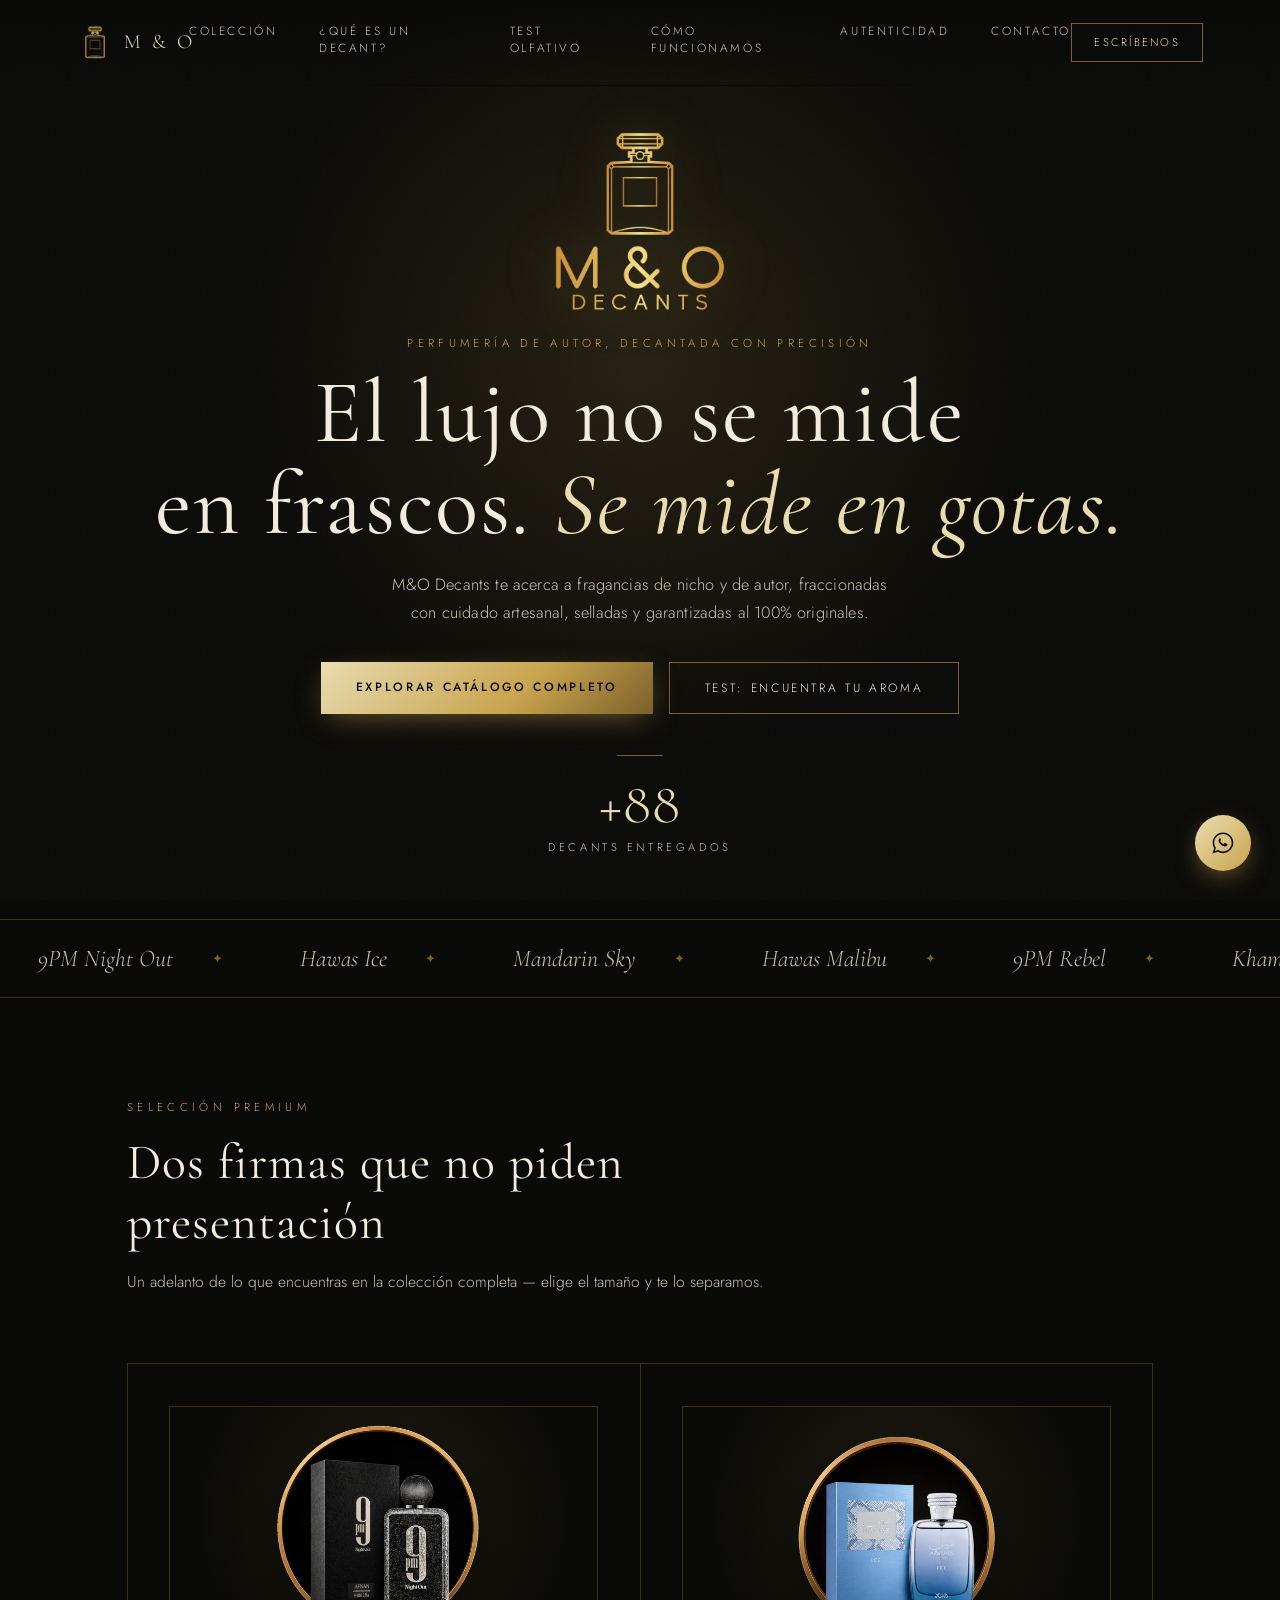
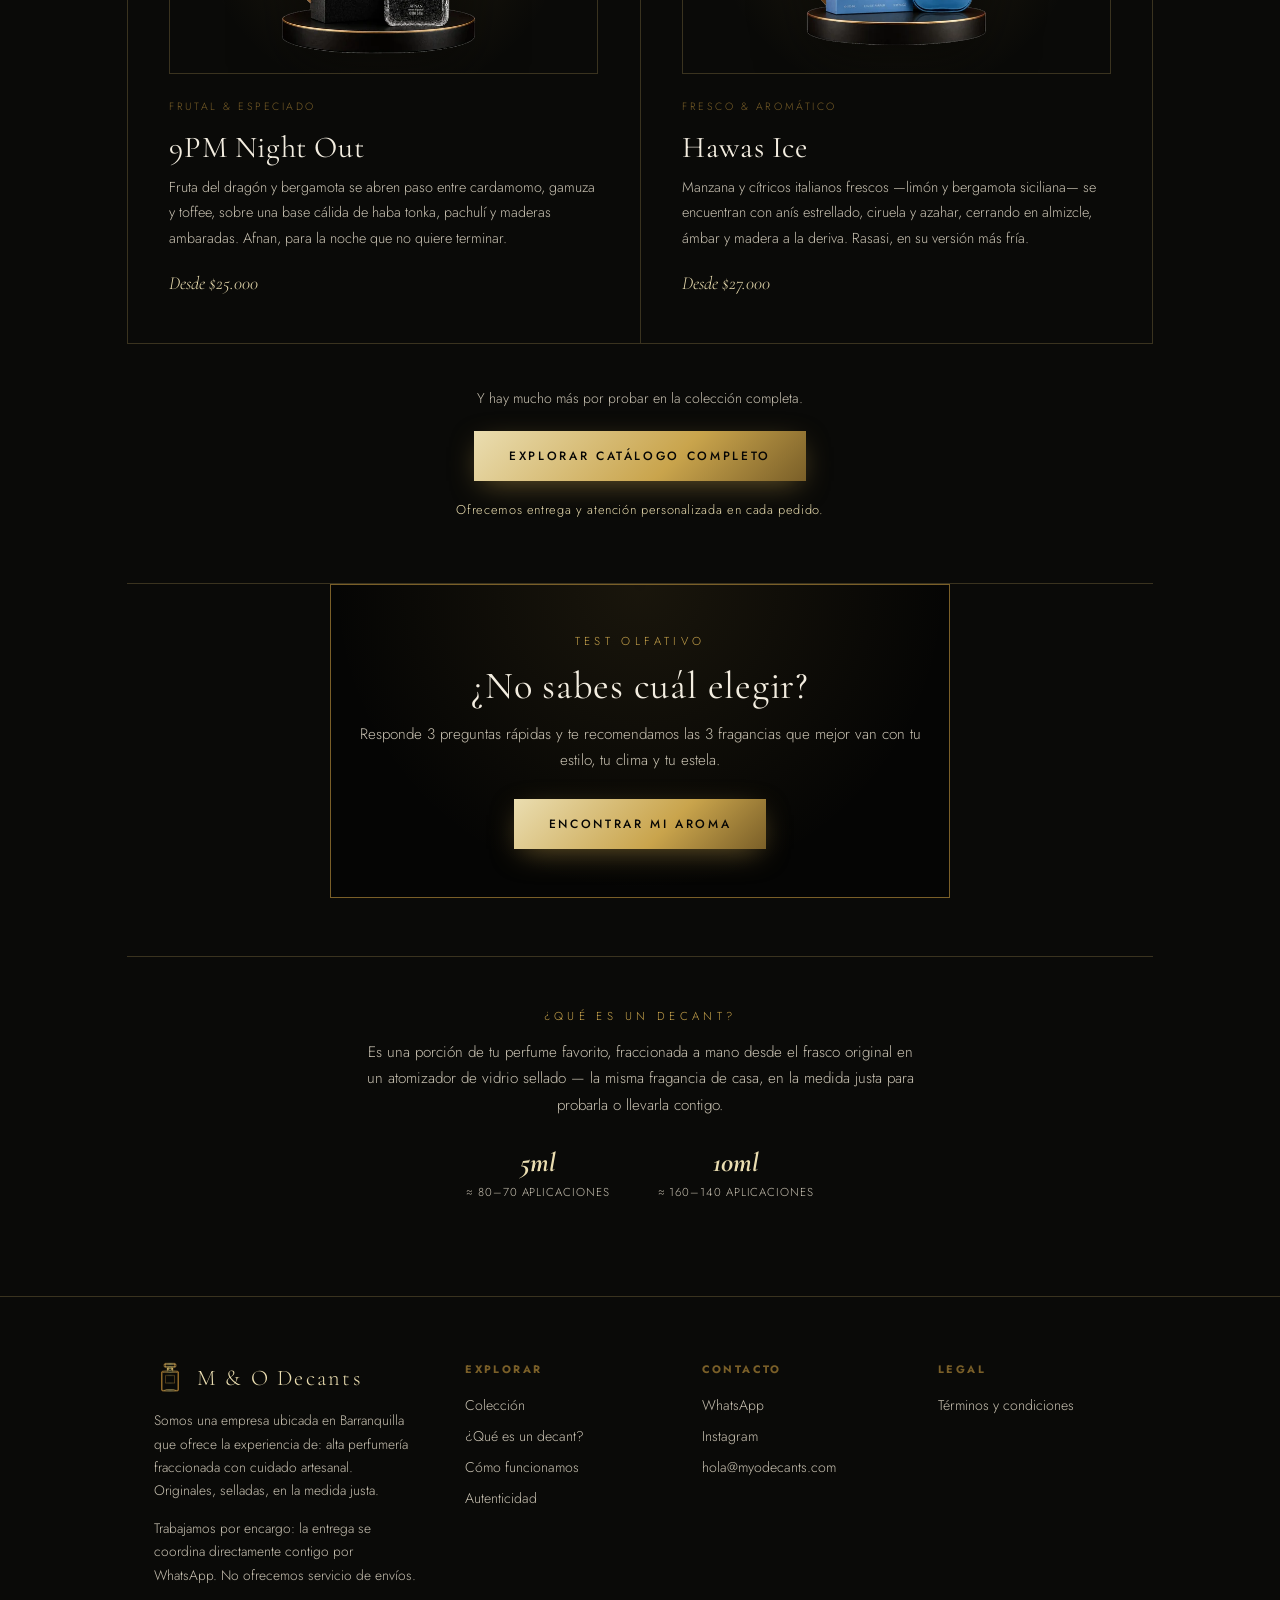
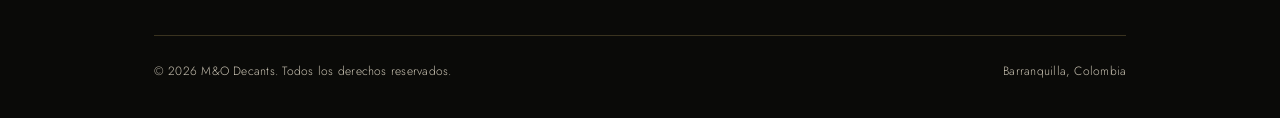
==== commit da5f35db: "Add files via upload" ====
--- a/index.html
+++ b/index.html
@@ -678,11 +678,149 @@
     .trust{grid-template-columns:1fr;}
     .trust-item{border-right:none;}
     .footer-top{grid-template-columns:1fr;}
-    .products-grid{grid-template-columns:repeat(2,1fr);}
+    .products-grid{grid-template-columns:repeat(2,1fr);gap:.8rem;}
   }
   @media (prefers-reduced-motion: reduce){
     *{animation-duration:.01ms !important; animation-iteration-count:1 !important; transition-duration:.01ms !important; scroll-behavior:auto !important;}
   }
+
+  /* ---------- contador hero ---------- */
+  .hero-counter{margin-top:2.6rem;display:flex;flex-direction:column;align-items:center;gap:.35rem;opacity:0;transform:translateY(14px);transition:opacity .8s var(--ease),transform .8s var(--ease);}
+  .hero-counter.show{opacity:1;transform:none;}
+  .hero-btns{display:flex;gap:1rem;justify-content:center;flex-wrap:wrap;}
+  @media(max-width:560px){.hero-btns{flex-direction:column;align-items:center;}}
+  .hero-counter-num{font-family:'Cormorant Garamond',serif;font-size:clamp(2.6rem,6vw,3.6rem);color:var(--gold-light);line-height:1;letter-spacing:.02em;font-variant-numeric:tabular-nums;}
+  .hero-counter-label{font-size:.7rem;letter-spacing:.32em;text-transform:uppercase;color:var(--ivory-dim);}
+  .hero-counter::before{content:'';width:46px;height:1px;background:var(--gold-deep);margin-bottom:.9rem;}
+
+  /* ---------- test olfativo ---------- */
+  .quiz-box{max-width:860px;margin:0 auto;}
+  .quiz-progress{display:flex;gap:.6rem;justify-content:center;align-items:center;margin-bottom:2.2rem;}
+  .quiz-dot{width:38px;height:2px;background:var(--line);transition:background .4s var(--ease);}
+  .quiz-dot.on{background:var(--gold);}
+  .quiz-count{font-size:.68rem;letter-spacing:.3em;text-transform:uppercase;color:var(--gold);text-align:center;display:block;margin-bottom:.9rem;}
+  .quiz-q{font-family:'Cormorant Garamond',serif;font-size:clamp(1.6rem,3.6vw,2.3rem);text-align:center;color:var(--ivory);margin-bottom:.7rem;}
+  .quiz-hint{text-align:center;color:var(--ivory-dim);font-size:.92rem;margin-bottom:2.2rem;}
+  .quiz-opts{display:grid;grid-template-columns:repeat(3,1fr);gap:1rem;}
+  .quiz-opt{background:var(--black);border:1px solid var(--line);padding:1.8rem 1.1rem;text-align:center;cursor:pointer;color:var(--ivory);font-family:'Jost',sans-serif;transition:border-color .35s var(--ease), transform .35s var(--ease), background .35s var(--ease);}
+  .quiz-opt:hover,.quiz-opt:focus-visible{border-color:var(--gold);transform:translateY(-3px);background:rgba(201,164,76,.05);}
+  .quiz-opt.picked{border-color:var(--gold);background:rgba(201,164,76,.1);}
+  .quiz-opt .qo-ico{font-size:1.7rem;display:block;margin-bottom:.8rem;color:var(--gold);}
+  .quiz-opt h4{font-family:'Cormorant Garamond',serif;font-size:1.3rem;font-weight:500;color:var(--gold-light);margin-bottom:.45rem;}
+  .quiz-opt p{font-size:.8rem;color:var(--ivory-dim);line-height:1.55;}
+  .quiz-back{display:block;margin:1.8rem auto 0;background:none;border:none;color:var(--ivory-dim);font-family:'Jost',sans-serif;font-size:.7rem;letter-spacing:.25em;text-transform:uppercase;cursor:pointer;}
+  .quiz-back:hover{color:var(--gold-light);}
+  .quiz-results{display:grid;grid-template-columns:repeat(3,1fr);gap:1.1rem;margin-top:2rem;}
+  .quiz-rank{display:block;text-align:center;font-size:.62rem;letter-spacing:.28em;text-transform:uppercase;color:var(--gold);padding:.55rem 0;border:1px solid var(--line);border-bottom:none;background:var(--black);}
+  .quiz-result-item .prod-card{border-top-left-radius:0;}
+  .quiz-actions{display:flex;gap:1rem;justify-content:center;flex-wrap:wrap;margin-top:2.4rem;}
+  .quiz-teaser{text-align:center;max-width:620px;margin:0 auto;padding:3rem 1.6rem;border:1px solid var(--gold-deep);background:radial-gradient(circle at 50% 0%, rgba(201,164,76,.1), transparent 70%), var(--black-deep);}
+  .quiz-teaser .eyebrow{display:block;margin-bottom:.9rem;}
+  .quiz-teaser h2{font-size:clamp(1.7rem,4vw,2.4rem);color:var(--ivory);margin-bottom:.8rem;}
+  .quiz-teaser p{color:var(--ivory-dim);font-size:.95rem;line-height:1.7;margin-bottom:1.6rem;}
+  @media(max-width:700px){
+    .quiz-opts{grid-template-columns:1fr;}
+    .quiz-opt{padding:1.3rem 1rem;}
+    .quiz-results{gap:.55rem;}
+  }
+
+  /* ---------- catálogo elegante: toolbar ---------- */
+  #page-coleccion .container{max-width:1380px;}
+  .cat-bar{border-bottom:1px solid var(--line);padding-bottom:1.6rem;margin-bottom:2.4rem;}
+  .cat-row1{display:flex;align-items:center;justify-content:space-between;gap:1.2rem;flex-wrap:wrap;margin-bottom:1.3rem;}
+  .cat-search{position:relative;flex:1 1 320px;max-width:540px;}
+  .cat-search svg{position:absolute;left:1.15rem;top:50%;transform:translateY(-50%);width:18px;height:18px;stroke:var(--gold);fill:none;stroke-width:1.6;pointer-events:none;}
+  .cat-search input{width:100%;background:rgba(243,237,224,.03);border:1px solid var(--line);border-radius:999px;padding:.95rem 1.2rem .95rem 3rem;color:var(--ivory);font-family:'Jost',sans-serif;font-size:.92rem;font-weight:300;transition:border-color .3s var(--ease), background .3s var(--ease);}
+  .cat-search input::placeholder{color:var(--ivory-dim);opacity:.8;}
+  .cat-search input:focus{outline:none;border-color:var(--gold);background:rgba(201,164,76,.05);}
+  .cat-right{display:flex;align-items:center;gap:1.4rem;flex-wrap:wrap;}
+  .cat-count{font-size:.72rem;letter-spacing:.2em;text-transform:uppercase;color:var(--ivory-dim);margin:0;}
+  .cat-count b{color:var(--gold);font-weight:500;}
+  .cat-sort select{appearance:none;-webkit-appearance:none;background:rgba(243,237,224,.03) url("data:image/svg+xml;utf8,<svg xmlns='http://www.w3.org/2000/svg' width='12' height='8' viewBox='0 0 12 8'><path d='M1 1l5 5 5-5' fill='none' stroke='%23c9a44c' stroke-width='1.6'/></svg>") no-repeat right 1.1rem center;color:var(--ivory);border:1px solid var(--line);border-radius:12px;font-family:'Jost',sans-serif;font-size:.85rem;padding:.8rem 2.6rem .8rem 1.2rem;cursor:pointer;}
+  .cat-sort select:focus-visible{outline:1px solid var(--gold);}
+  .cat-sort select option{background:var(--black);}
+  .cat-chips{display:flex;gap:.7rem;flex-wrap:wrap;}
+  .cat-chip{background:rgba(243,237,224,.03);border:1px solid var(--line);color:var(--ivory-dim);border-radius:999px;font-family:'Jost',sans-serif;font-size:.74rem;letter-spacing:.14em;text-transform:uppercase;padding:.8rem 1.4rem;cursor:pointer;white-space:nowrap;transition:all .3s var(--ease);}
+  .cat-chip:hover{border-color:var(--gold-deep);color:var(--gold-light);transform:translateY(-1px);}
+  .cat-chip .cc-n{opacity:.6;margin-left:.3rem;}
+  .cat-chip.on{border-color:var(--gold-light);color:var(--black-deep);font-weight:500;background:linear-gradient(135deg,var(--gold-light),var(--gold) 65%,var(--gold-deep));box-shadow:0 8px 24px -8px rgba(201,164,76,.6);}
+  .cat-empty{display:none;text-align:center;color:var(--ivory-dim);padding:3rem 0;}
+
+  /* ---------- catálogo elegante: tarjetas ---------- */
+  #page-coleccion .products-grid{grid-template-columns:repeat(4,1fr);gap:1.6rem;}
+  #page-coleccion .prod-card,.quiz-result-item .prod-card{border-radius:14px;overflow:hidden;background:linear-gradient(180deg,#0d0c09,#080807);border:1px solid var(--line);box-shadow:0 18px 40px -28px rgba(0,0,0,.9);}
+  #page-coleccion .prod-card:hover,.quiz-result-item .prod-card:hover{border-color:var(--gold-deep);box-shadow:0 26px 50px -26px rgba(201,164,76,.35);}
+  #page-coleccion .prod-photo,.quiz-result-item .prod-photo{aspect-ratio:1/1.05;background:radial-gradient(circle at 50% 42%, rgba(201,164,76,.12), transparent 62%), linear-gradient(160deg,#100f0a,#050504);}
+  .prod-photo img.is-box{width:100%;height:100%;object-fit:contain;filter:none;}
+  .pc-badges{position:absolute;top:.9rem;left:.9rem;z-index:3;display:flex;flex-direction:column;align-items:flex-start;gap:.45rem;}
+  .pc-badge{font-size:.62rem;letter-spacing:.2em;text-transform:uppercase;font-weight:500;padding:.5rem 1rem;border-radius:999px;}
+  .pc-badge.gold{background:linear-gradient(135deg,var(--gold-light),var(--gold));color:var(--black-deep);box-shadow:0 6px 18px -8px rgba(201,164,76,.7);}
+  .pc-badge.ghost{background:rgba(10,10,8,.7);border:1px solid var(--gold-deep);color:var(--ivory-dim);backdrop-filter:blur(4px);}
+  .pc-toggle{position:absolute;right:.9rem;bottom:.9rem;z-index:3;display:flex;background:rgba(10,10,8,.78);border:1px solid var(--line);border-radius:999px;padding:3px;backdrop-filter:blur(4px);}
+  .pc-toggle button{background:none;border:none;color:var(--ivory-dim);font-family:'Jost',sans-serif;font-size:.68rem;letter-spacing:.06em;padding:.4rem .85rem;border-radius:999px;cursor:pointer;transition:all .25s var(--ease);}
+  .pc-toggle button.on{background:linear-gradient(135deg,var(--gold-light),var(--gold));color:var(--black-deep);font-weight:500;}
+  #page-coleccion .prod-info,.quiz-result-item .prod-info{padding:1.4rem 1.5rem 1.6rem;}
+  .pc-brand{display:block;font-size:.7rem;letter-spacing:.28em;text-transform:uppercase;color:var(--gold);margin-bottom:.45rem;}
+  #page-coleccion .prod-info h3,.quiz-result-item .prod-info h3{font-size:1.7rem;line-height:1.15;margin-bottom:.5rem;}
+  .pc-sub{display:block;font-size:.88rem;color:var(--ivory-dim);margin-bottom:.95rem;}
+  .pc-tags{display:flex;flex-wrap:wrap;gap:.45rem;margin-bottom:1.1rem;}
+  .pc-tags span{font-size:.72rem;color:var(--ivory-dim);border:1px solid var(--line);border-radius:999px;padding:.3rem .8rem;background:rgba(243,237,224,.02);}
+  .pc-foot{display:flex;align-items:baseline;justify-content:space-between;gap:.8rem;border-top:1px solid var(--line);padding-top:.9rem;}
+  .pc-foot .prod-price{font-size:1.25rem;}
+  .pc-foot .prod-hint{margin-top:0;font-size:.6rem;text-align:right;}
+  @media(max-width:700px){
+    .cat-row1{flex-direction:column;align-items:stretch;}
+    .cat-search{max-width:none;flex:none;}
+    .cat-right{justify-content:space-between;}
+    .cat-chips{flex-wrap:nowrap;overflow-x:auto;padding-bottom:.4rem;scrollbar-width:none;margin:0 -6vw;padding-left:6vw;padding-right:6vw;}
+    .cat-chips::-webkit-scrollbar{display:none;}
+    .cat-chip{padding:.65rem 1.05rem;font-size:.66rem;}
+  }
+  .pc-sizes{display:flex;gap:.45rem;margin-bottom:1.1rem;}
+  .pc-size{flex:1;background:rgba(243,237,224,.03);border:1px solid var(--line);color:var(--ivory-dim);border-radius:8px;font-family:'Jost',sans-serif;font-size:.82rem;padding:.7rem 0;cursor:pointer;transition:all .25s var(--ease);}
+  .pc-size:disabled{opacity:.3;cursor:default;}
+  .pc-size:not(:disabled):hover{border-color:var(--gold-deep);color:var(--gold-light);}
+  .pc-size.on{border-color:var(--gold);color:var(--gold-light);background:rgba(201,164,76,.1);}
+  .pc-price{display:block;font-family:'Cormorant Garamond',serif;font-size:1.6rem;color:var(--gold-light);line-height:1.1;}
+  .pc-cap{display:block;font-size:.66rem;letter-spacing:.16em;text-transform:uppercase;color:var(--ivory-dim);margin:.25rem 0 1.1rem;}
+  .pc-actions{display:flex;gap:.6rem;}
+  .pc-notes{flex:1;background:transparent;border:1px solid var(--gold-deep);color:var(--ivory);border-radius:8px;font-family:'Jost',sans-serif;font-size:.72rem;letter-spacing:.2em;text-transform:uppercase;padding:.85rem 0;cursor:pointer;transition:all .25s var(--ease);}
+  .pc-notes:hover{border-color:var(--gold);color:var(--gold-light);}
+  .pc-bag{width:48px;flex:none;border:none;border-radius:8px;background:linear-gradient(135deg,var(--gold-light),var(--gold));display:grid;place-items:center;cursor:pointer;transition:transform .25s var(--ease);}
+  .pc-bag:hover{transform:translateY(-2px);}
+  .pc-bag svg{width:20px;height:20px;stroke:var(--black-deep);fill:none;stroke-width:1.7;}
+  @media(max-width:1080px){ #page-coleccion .products-grid{grid-template-columns:repeat(3,1fr);} }
+  @media(max-width:700px){
+    #page-coleccion .products-grid{grid-template-columns:repeat(2,1fr);gap:.8rem;}
+    #page-coleccion .prod-card{border-radius:12px;}
+    #page-coleccion .prod-photo{aspect-ratio:1/1.12;}
+    .pc-badges{top:.55rem;left:.55rem;gap:.3rem;}
+    .pc-badge{font-size:.5rem;padding:.32rem .65rem;letter-spacing:.12em;}
+    .pc-toggle{right:.5rem;bottom:.5rem;}
+    .pc-toggle button{font-size:.6rem;padding:.3rem .6rem;}
+    #page-coleccion .prod-info{padding:1rem .85rem 1.05rem;}
+    .pc-brand{font-size:.58rem;letter-spacing:.2em;}
+    #page-coleccion .prod-info h3{font-size:1.2rem;margin-bottom:.35rem;}
+    .pc-sub{font-size:.76rem;margin-bottom:.8rem;line-height:1.4;}
+    .pc-tags{display:none;}
+    .pc-sizes{gap:.3rem;margin-bottom:.85rem;}
+    .pc-size{font-size:.68rem;padding:.55rem 0;border-radius:6px;}
+    .pc-price{font-size:1.25rem;}
+    .pc-cap{font-size:.55rem;margin-bottom:.85rem;}
+    .pc-notes{font-size:.6rem;letter-spacing:.14em;padding:.7rem 0;}
+    .pc-bag{width:40px;}
+  }
+
+  /* ---------- slogan + flechas ---------- */
+  .pc-badge.mood{background:rgba(201,164,76,.14);border:1px solid var(--gold);color:var(--gold-light);backdrop-filter:blur(4px);}
+  .pc-arrow{position:absolute;top:50%;transform:translateY(-50%);z-index:3;width:34px;height:34px;border-radius:50%;border:1px solid var(--gold-deep);background:rgba(10,10,8,.72);backdrop-filter:blur(4px);display:grid;place-items:center;cursor:pointer;opacity:.85;transition:all .25s var(--ease);padding:0;}
+  .pc-arrow svg{width:16px;height:16px;stroke:var(--gold);fill:none;stroke-width:2;stroke-linecap:round;stroke-linejoin:round;}
+  .pc-arrow:hover{background:linear-gradient(135deg,var(--gold-light),var(--gold));border-color:var(--gold);opacity:1;}
+  .pc-arrow:hover svg{stroke:var(--black-deep);}
+  .pc-arrow.prev{left:.6rem;} .pc-arrow.next{right:.6rem;}
+  @media(max-width:700px){ .pc-arrow{width:28px;height:28px;} .pc-arrow svg{width:13px;height:13px;} .pc-arrow.prev{left:.35rem;} .pc-arrow.next{right:.35rem;} }
+  .cat-test-cta{text-align:center;margin:3.2rem auto 0;padding:2.4rem 1.4rem;border-top:1px solid var(--line);max-width:640px;}
+  .cat-test-cta p{color:var(--ivory-dim);font-size:.95rem;margin:.9rem 0 1.6rem;line-height:1.6;}
 </style>
 </head>
 <body>
@@ -696,6 +834,7 @@
   <div class="nav-links" id="navLinks">
     <a href="#/coleccion" data-route="coleccion">Colección</a>
     <a href="#/decant" data-route="decant">¿Qué es un decant?</a>
+    <a href="#/test" data-route="test">Test olfativo</a>
     <a href="#/proceso" data-route="proceso">Cómo funcionamos</a>
     <a href="#/confianza" data-route="confianza">Autenticidad</a>
     <a href="#/contacto" data-route="contacto">Contacto</a>
@@ -716,8 +855,8 @@
     <span class="eyebrow hero-eyebrow">Perfumería de autor, decantada con precisión</span>
     <h1>El lujo no se mide<br>en frascos. <em>Se mide en gotas.</em></h1>
     <p class="sub">M&amp;O Decants te acerca a fragancias de nicho y de autor, fraccionadas con cuidado artesanal, selladas y garantizadas al 100% originales.</p>
-    <a href="#/coleccion" class="btn-primary hero-cta" data-route="coleccion">Explorar catálogo completo</a>
-    
+    <div class="hero-cta hero-btns"><a href="#/coleccion" class="btn-primary" data-route="coleccion">Explorar catálogo completo</a><a href="#/test" class="btn-ghost" data-route="test">Test: encuentra tu aroma</a></div>
+    <div class="hero-counter"><span class="hero-counter-num" id="heroCounter" data-target="500">+0</span><span class="hero-counter-label">decants entregados</span></div>
   </header>
 
   <div class="marquee-band">
@@ -742,7 +881,7 @@
           <p>Fruta del dragón y bergamota se abren paso entre cardamomo, gamuza y toffee, sobre una base cálida de haba tonka, pachulí y maderas ambaradas. Afnan, para la noche que no quiere terminar.</p>
           <span class="price">Desde $25.000</span>
         </div>
-        <div class="premium-card" data-name="Hawas Ice" data-pid="hawasice" data-price5="27000" data-price10="45000">
+        <div class="premium-card" data-name="Hawas Ice" data-pid="hawasice" data-price5="27000" data-price10="45000" data-price100="230000">
           <div class="premium-photo"><img class="pid-img-box" data-pid="hawasice" alt="Hawas Ice"></div>
           <span class="fam">Fresco &amp; aromático</span>
           <h3>Hawas Ice</h3>
@@ -756,6 +895,13 @@
         <p style="margin-top:1.2rem;margin-bottom:0;font-size:.8rem;letter-spacing:.05em;color:var(--gold-light);">Ofrecemos entrega y atención personalizada en cada pedido.</p>
       </div>
       <div class="decant-divider reveal"></div>
+      <div class="quiz-teaser reveal">
+        <span class="eyebrow">Test olfativo</span>
+        <h2>¿No sabes cuál elegir?</h2>
+        <p>Responde 3 preguntas rápidas y te recomendamos las 3 fragancias que mejor van con tu estilo, tu clima y tu estela.</p>
+        <a href="#/test" class="btn-primary" data-route="test">Encontrar mi aroma</a>
+      </div>
+      <div class="decant-divider reveal" style="margin-top:3.6rem;"></div>
       <div class="decant-info reveal">
         <span class="eyebrow">¿Qué es un decant?</span>
         <p>Es una porción de tu perfume favorito, fraccionada a mano desde el frasco original en un atomizador de vidrio sellado — la misma fragancia de casa, en la medida justa para probarla o llevarla contigo.</p>
@@ -777,6 +923,24 @@
   </div>
   <section class="first-in-page">
     <div class="container">
+      <div class="cat-bar reveal">
+        <div class="cat-row1">
+          <label class="cat-search">
+            <svg viewBox="0 0 24 24"><circle cx="11" cy="11" r="7"/><path d="M20 20l-3.5-3.5"/></svg>
+            <input type="search" id="catSearch" placeholder="Buscar por perfume, nota (ej. canela, vainilla) o marca..." autocomplete="off">
+          </label>
+          <div class="cat-right">
+            <p class="cat-count" id="catCount"></p>
+            <label class="cat-sort"><select id="catSort" aria-label="Ordenar">
+              <option value="pop">Más populares</option>
+              <option value="asc">Precio: menor a mayor</option>
+              <option value="desc">Precio: mayor a menor</option>
+              <option value="name">Nombre: A a la Z</option>
+            </select></label>
+          </div>
+        </div>
+        <div class="cat-chips" id="catChips"></div>
+      </div>
       <div class="products-grid reveal">
 
         <div class="prod-card" tabindex="0" role="button" aria-haspopup="dialog" data-name="9PM Night Out" data-pid="nightout" data-price5="25000" data-price10="45000">
@@ -788,79 +952,243 @@
           </div>
         </div>
 
-        <div class="prod-card" tabindex="0" role="button" aria-haspopup="dialog" data-name="Hawas Ice" data-pid="hawasice" data-price5="27000" data-price10="45000">
+        <div class="prod-card" tabindex="0" role="button" aria-haspopup="dialog" data-name="Hawas Ice" data-pid="hawasice" data-price5="27000" data-price10="45000" data-price100="230000">
           <div class="prod-photo"><img class="pid-img" data-pid="hawasice" alt="Hawas Ice"></div>
           <div class="prod-info">
             <h3>Hawas Ice</h3>
             <span class="prod-price">Desde $27.000</span>
-            <span class="prod-hint">5ml y 10ml disponibles</span>
-          </div>
-        </div>
-
-        <div class="prod-card" tabindex="0" role="button" aria-haspopup="dialog" data-name="Mandarin Sky" data-pid="mandarinsky" data-price5="25000" data-price10="45000">
+            <span class="prod-hint">5ml, 10ml y frasco completo</span>
+          </div>
+        </div>
+
+        <div class="prod-card" tabindex="0" role="button" aria-haspopup="dialog" data-name="Mandarin Sky" data-pid="mandarinsky" data-price5="25000" data-price10="45000" data-price100="190000">
           <div class="prod-photo"><img class="pid-img" data-pid="mandarinsky" alt="Mandarin Sky"></div>
           <div class="prod-info">
             <h3>Mandarin Sky</h3>
             <span class="prod-price">Desde $25.000</span>
-            <span class="prod-hint">5ml y 10ml disponibles</span>
-          </div>
-        </div>
-
-        <div class="prod-card" tabindex="0" role="button" aria-haspopup="dialog" data-name="Hawas Malibu" data-pid="hawasmalibu" data-price5="25000" data-price10="45000">
+            <span class="prod-hint">5ml, 10ml y frasco completo</span>
+          </div>
+        </div>
+
+        <div class="prod-card" tabindex="0" role="button" aria-haspopup="dialog" data-name="Hawas Malibu" data-pid="hawasmalibu" data-price5="25000" data-price10="45000" data-price100="220000">
           <div class="prod-photo"><img class="pid-img" data-pid="hawasmalibu" alt="Hawas Malibu"></div>
           <div class="prod-info">
             <h3>Hawas Malibu</h3>
             <span class="prod-price">Desde $25.000</span>
-            <span class="prod-hint">5ml y 10ml disponibles</span>
-          </div>
-        </div>
-
-        <div class="prod-card" tabindex="0" role="button" aria-haspopup="dialog" data-name="9PM Rebel" data-pid="rebel" data-price5="25000" data-price10="45000">
+            <span class="prod-hint">5ml, 10ml y frasco completo</span>
+          </div>
+        </div>
+
+        <div class="prod-card" tabindex="0" role="button" aria-haspopup="dialog" data-name="Khamrah Qahwa" data-pid="khamrahqahwa" data-price100="190000">
+          <div class="prod-photo"><img class="pid-img" data-pid="khamrahqahwa" alt="Khamrah Qahwa"></div>
+          <div class="prod-info">
+            <h3>Khamrah Qahwa</h3>
+            <span class="prod-price">$190.000</span>
+            <span class="prod-hint">Solo frasco completo (100ml)</span>
+          </div>
+        </div>
+
+        <div class="prod-card" tabindex="0" role="button" aria-haspopup="dialog" data-name="9PM Rebel" data-pid="rebel" data-ask="1">
           <div class="prod-photo"><img class="pid-img" data-pid="rebel" alt="9PM Rebel"></div>
           <div class="prod-info">
             <h3>9PM Rebel</h3>
+            <span class="prod-price">Consultar precio</span>
+            <span class="prod-hint">Solo frasco completo (100ml)</span>
+          </div>
+        </div>
+
+        <div class="prod-card" tabindex="0" role="button" aria-haspopup="dialog" data-name="Bade'e Al Oud Honor & Glory" data-pid="badeoudhonor" data-ask="1">
+          <div class="prod-photo"><img class="pid-img" data-pid="badeoudhonor" alt="Bade'e Al Oud Honor &amp; Glory"></div>
+          <div class="prod-info">
+            <h3>Bade'e Al Oud Honor &amp; Glory</h3>
+            <span class="prod-price">Consultar precio</span>
+            <span class="prod-hint">Solo frasco completo (100ml)</span>
+          </div>
+        </div>
+
+        <div class="prod-card" tabindex="0" role="button" aria-haspopup="dialog" data-name="Club De Nuit Intense EDT" data-pid="clubdenuit" data-price100="230000">
+          <div class="prod-photo"><img class="pid-img" data-pid="clubdenuit" alt="Club De Nuit Intense EDT"></div>
+          <div class="prod-info">
+            <h3>Club De Nuit Intense EDT</h3>
+            <span class="prod-price">$230.000</span>
+            <span class="prod-hint">Solo frasco completo (100ml)</span>
+          </div>
+        </div>
+
+        <div class="prod-card" tabindex="0" role="button" aria-haspopup="dialog" data-name="Bade'e Al Oud Amethyst" data-pid="badeoudamethyst" data-price100="165000">
+          <div class="prod-photo"><img class="pid-img" data-pid="badeoudamethyst" alt="Bade'e Al Oud Amethyst"></div>
+          <div class="prod-info">
+            <h3>Bade'e Al Oud Amethyst</h3>
+            <span class="prod-price">$165.000</span>
+            <span class="prod-hint">Solo frasco completo (100ml)</span>
+          </div>
+        </div>
+
+        <div class="prod-card" tabindex="0" role="button" aria-haspopup="dialog" data-name="Liquid Brun" data-pid="liquidbrun" data-price5="25000" data-price10="45000" data-price100="225000">
+          <div class="prod-photo"><img class="pid-img" data-pid="liquidbrun" alt="Liquid Brun"></div>
+          <div class="prod-info">
+            <h3>Liquid Brun</h3>
             <span class="prod-price">Desde $25.000</span>
-            <span class="prod-hint">5ml y 10ml disponibles</span>
-          </div>
-        </div>
-
-        <div class="prod-card" tabindex="0" role="button" aria-haspopup="dialog" data-name="Khamrah Qahwa" data-pid="khamrahqahwa" data-price5="25000">
-          <div class="prod-photo"><img class="pid-img" data-pid="khamrahqahwa" alt="Khamrah Qahwa"></div>
-          <div class="prod-info">
-            <h3>Khamrah Qahwa</h3>
+            <span class="prod-hint">Decants 5ml, 10ml y frasco</span>
+          </div>
+        </div>
+
+        <div class="prod-card" tabindex="0" role="button" aria-haspopup="dialog" data-name="Amber Oud Gold" data-pid="amberoudgold" data-price100="270000">
+          <div class="prod-photo"><img class="pid-img" data-pid="amberoudgold" alt="Amber Oud Gold"></div>
+          <div class="prod-info">
+            <h3>Amber Oud Gold</h3>
+            <span class="prod-price">$270.000</span>
+            <span class="prod-hint">Solo frasco completo (120ml)</span>
+          </div>
+        </div>
+
+        <div class="prod-card" tabindex="0" role="button" aria-haspopup="dialog" data-name="Bharara King" data-pid="bhararaking" data-price100="280000">
+          <div class="prod-photo"><img class="pid-img" data-pid="bhararaking" alt="Bharara King"></div>
+          <div class="prod-info">
+            <h3>Bharara King</h3>
+            <span class="prod-price">$280.000</span>
+            <span class="prod-hint">Solo frasco completo (100ml)</span>
+          </div>
+        </div>
+
+        <div class="prod-card" tabindex="0" role="button" aria-haspopup="dialog" data-name="Dubai Night Al Haramain" data-pid="dubainightalharamain" data-price100="275000">
+          <div class="prod-photo"><img class="pid-img" data-pid="dubainightalharamain" alt="Dubai Night Al Haramain"></div>
+          <div class="prod-info">
+            <h3>Dubai Night Al Haramain</h3>
+            <span class="prod-price">$275.000</span>
+            <span class="prod-hint">Solo frasco completo (100ml)</span>
+          </div>
+        </div>
+
+        <div class="prod-card" tabindex="0" role="button" aria-haspopup="dialog" data-name="Yara" data-pid="yara" data-price5="25000" data-price10="45000" data-price100="155000">
+          <div class="prod-photo"><img class="pid-img" data-pid="yara" alt="Yara"></div>
+          <div class="prod-info">
+            <h3>Yara</h3>
             <span class="prod-price">Desde $25.000</span>
-            <span class="prod-hint">Solo 5ml por ahora</span>
-          </div>
-        </div>
-
-        <div class="prod-card" tabindex="0" role="button" aria-haspopup="dialog" data-name="Bade'e Al Oud Honor & Glory" data-pid="badeoudhonor" data-price5="25000">
-          <div class="prod-photo"><img class="pid-img" data-pid="badeoudhonor" alt="Bade'e Al Oud Honor &amp; Glory"></div>
-          <div class="prod-info">
-            <h3>Bade'e Al Oud Honor &amp; Glory</h3>
+            <span class="prod-hint">Decants 5ml, 10ml y frasco</span>
+          </div>
+        </div>
+
+        <div class="prod-card" tabindex="0" role="button" aria-haspopup="dialog" data-name="Eclaire" data-pid="eclaire" data-price5="25000" data-price10="45000" data-price100="190000">
+          <div class="prod-photo"><img class="pid-img" data-pid="eclaire" alt="Eclaire"></div>
+          <div class="prod-info">
+            <h3>Eclaire</h3>
             <span class="prod-price">Desde $25.000</span>
-            <span class="prod-hint">Solo 5ml por ahora</span>
-          </div>
-        </div>
-
-        <div class="prod-card" tabindex="0" role="button" aria-haspopup="dialog" data-name="Bade'e Al Oud Amethyst" data-pid="badeoudamethyst" data-price5="25000">
-          <div class="prod-photo"><img class="pid-img" data-pid="badeoudamethyst" alt="Bade'e Al Oud Amethyst"></div>
-          <div class="prod-info">
-            <h3>Bade'e Al Oud Amethyst</h3>
-            <span class="prod-price">Desde $25.000</span>
-            <span class="prod-hint">Solo 5ml por ahora</span>
-          </div>
-        </div>
-
-        <div class="prod-card" tabindex="0" role="button" aria-haspopup="dialog" data-name="Club De Nuit Intense EDT" data-pid="clubdenuit" data-price5="25000">
-          <div class="prod-photo"><img class="pid-img" data-pid="clubdenuit" alt="Club De Nuit Intense EDT"></div>
-          <div class="prod-info">
-            <h3>Club De Nuit Intense EDT</h3>
-            <span class="prod-price">Desde $25.000</span>
-            <span class="prod-hint">Solo 5ml por ahora</span>
+            <span class="prod-hint">Decants 5ml, 10ml y frasco</span>
+          </div>
+        </div>
+
+        <div class="prod-card" tabindex="0" role="button" aria-haspopup="dialog" data-name="Club de Nuit Women" data-pid="clubdenuitwomen" data-price100="190000">
+          <div class="prod-photo"><img class="pid-img" data-pid="clubdenuitwomen" alt="Club de Nuit Women"></div>
+          <div class="prod-info">
+            <h3>Club de Nuit Women</h3>
+            <span class="prod-price">$190.000</span>
+            <span class="prod-hint">Solo frasco completo (100ml)</span>
+          </div>
+        </div>
+
+        <div class="prod-card" tabindex="0" role="button" aria-haspopup="dialog" data-name="Yara Candy" data-pid="yaracandy" data-price100="175000">
+          <div class="prod-photo"><img class="pid-img" data-pid="yaracandy" alt="Yara Candy"></div>
+          <div class="prod-info">
+            <h3>Yara Candy</h3>
+            <span class="prod-price">$175.000</span>
+            <span class="prod-hint">Solo frasco completo (100ml)</span>
+          </div>
+        </div>
+
+        <div class="prod-card" tabindex="0" role="button" aria-haspopup="dialog" data-name="Odyssey Candee" data-pid="odysseycandee" data-price100="150000">
+          <div class="prod-photo"><img class="pid-img" data-pid="odysseycandee" alt="Odyssey Candee"></div>
+          <div class="prod-info">
+            <h3>Odyssey Candee</h3>
+            <span class="prod-price">$150.000</span>
+            <span class="prod-hint">Solo frasco completo (100ml)</span>
+          </div>
+        </div>
+
+        <div class="prod-card" tabindex="0" role="button" aria-haspopup="dialog" data-name="Nitro Red" data-pid="nitrored" data-price100="205000">
+          <div class="prod-photo"><img class="pid-img" data-pid="nitrored" alt="Nitro Red"></div>
+          <div class="prod-info">
+            <h3>Nitro Red</h3>
+            <span class="prod-price">$205.000</span>
+            <span class="prod-hint">Solo frasco completo (100ml)</span>
+          </div>
+        </div>
+
+        <div class="prod-card" tabindex="0" role="button" aria-haspopup="dialog" data-name="Rayhaan Elixir" data-pid="rayhaanelixir" data-price100="215000">
+          <div class="prod-photo"><img class="pid-img" data-pid="rayhaanelixir" alt="Rayhaan Elixir"></div>
+          <div class="prod-info">
+            <h3>Rayhaan Elixir</h3>
+            <span class="prod-price">$215.000</span>
+            <span class="prod-hint">Solo frasco completo (100ml)</span>
+          </div>
+        </div>
+
+        <div class="prod-card" tabindex="0" role="button" aria-haspopup="dialog" data-name="Club De Nuit Urban Elixir" data-pid="clubdenuiturbanelixir" data-price100="215000">
+          <div class="prod-photo"><img class="pid-img" data-pid="clubdenuiturbanelixir" alt="Club De Nuit Urban Elixir"></div>
+          <div class="prod-info">
+            <h3>Club De Nuit Urban Elixir</h3>
+            <span class="prod-price">$215.000</span>
+            <span class="prod-hint">Solo frasco completo (105ml)</span>
+          </div>
+        </div>
+
+        <div class="prod-card" tabindex="0" role="button" aria-haspopup="dialog" data-name="Bharara Rome Intense" data-pid="bharararomeintense" data-price100="195000">
+          <div class="prod-photo"><img class="pid-img" data-pid="bharararomeintense" alt="Bharara Rome Intense"></div>
+          <div class="prod-info">
+            <h3>Bharara Rome Intense</h3>
+            <span class="prod-price">$195.000</span>
+            <span class="prod-hint">Solo frasco completo (100ml)</span>
+          </div>
+        </div>
+
+        <div class="prod-card" tabindex="0" role="button" aria-haspopup="dialog" data-name="Club De Nuit Iconic" data-pid="clubdenuiticonic" data-price100="235000">
+          <div class="prod-photo"><img class="pid-img" data-pid="clubdenuiticonic" alt="Club De Nuit Iconic"></div>
+          <div class="prod-info">
+            <h3>Club De Nuit Iconic</h3>
+            <span class="prod-price">$235.000</span>
+            <span class="prod-hint">Solo frasco completo (105ml)</span>
+          </div>
+        </div>
+
+        <div class="prod-card" tabindex="0" role="button" aria-haspopup="dialog" data-name="Bharara Rome Extradose" data-pid="bharararomeextradose" data-price100="195000">
+          <div class="prod-photo"><img class="pid-img" data-pid="bharararomeextradose" alt="Bharara Rome Extradose"></div>
+          <div class="prod-info">
+            <h3>Bharara Rome Extradose</h3>
+            <span class="prod-price">$195.000</span>
+            <span class="prod-hint">Solo frasco completo (100ml)</span>
+          </div>
+        </div>
+
+        <div class="prod-card" tabindex="0" role="button" aria-haspopup="dialog" data-name="Khamrah" data-pid="khamrah" data-price100="185000">
+          <div class="prod-photo"><img class="pid-img" data-pid="khamrah" alt="Khamrah"></div>
+          <div class="prod-info">
+            <h3>Khamrah</h3>
+            <span class="prod-price">$185.000</span>
+            <span class="prod-hint">Solo frasco completo (100ml)</span>
+          </div>
+        </div>
+
+        <div class="prod-card" tabindex="0" role="button" aria-haspopup="dialog" data-name="Asad" data-pid="asad" data-price100="160000">
+          <div class="prod-photo"><img class="pid-img" data-pid="asad" alt="Asad"></div>
+          <div class="prod-info">
+            <h3>Asad</h3>
+            <span class="prod-price">$160.000</span>
+            <span class="prod-hint">Solo frasco completo (100ml)</span>
+          </div>
+        </div>
+
+        <div class="prod-card" tabindex="0" role="button" aria-haspopup="dialog" data-name="Dubai Chocolat" data-pid="dubaichocolat" data-price100="150000">
+          <div class="prod-photo"><img class="pid-img" data-pid="dubaichocolat" alt="Dubai Chocolat"></div>
+          <div class="prod-info">
+            <h3>Dubai Chocolat</h3>
+            <span class="prod-price">$150.000</span>
+            <span class="prod-hint">Solo frasco completo (100ml)</span>
           </div>
         </div>
 
       </div>
+      <p class="cat-empty" id="catEmpty">No hay fragancias en este filtro por ahora.</p>
+      <div class="cat-test-cta"><span class="eyebrow">¿No sabes cuál elegir?</span><p>Responde 3 preguntas y te recomendamos tus 3 fragancias ideales.</p><a href="#/test" class="btn-primary" data-route="test">Test: encuentra tu aroma</a></div>
     </div>
   </section>
 
@@ -915,6 +1243,20 @@
           <p>Sí. Cada decant proviene directamente del frasco de casa, con el mismo lote, la misma concentración y el mismo aroma.</p>
         </div>
       </div>
+    </div>
+  </section>
+</div>
+
+<!-- ======================= TEST OLFATIVO ======================= -->
+<div class="page" id="page-test">
+  <div class="page-head">
+    <span class="eyebrow">Asesoría olfativa</span>
+    <h1>Encuentra tu aroma ideal</h1>
+    <p>Tres preguntas, tres recomendaciones. Sin compromiso: después eliges tamaño y coordinamos por WhatsApp.</p>
+  </div>
+  <section class="first-in-page">
+    <div class="container">
+      <div class="quiz-box reveal" id="quizBox"></div>
     </div>
   </section>
 </div>
@@ -1114,7 +1456,7 @@
     if(e.key === 'Escape') setMenuOpen(false);
   });
 
-  const ROUTES = ['home','coleccion','decant','proceso','confianza','contacto'];
+  const ROUTES = ['home','coleccion','test','decant','proceso','confianza','contacto'];
   function routeFromHash(){
     const h = window.location.hash.replace('#/','').replace('#','');
     return ROUTES.includes(h) ? h : 'home';
@@ -1137,6 +1479,8 @@
     });
     window.scrollTo({top: 0, behavior: 'auto'});
     revealPage(target);
+    if(route === 'home') startHeroCounter();
+    if(route === 'test' && typeof resetQuiz === 'function') resetQuiz();
     if(push) history.pushState({route}, '', route === 'home' ? '#/' : '#/' + route);
   }
   document.querySelectorAll('[data-route]').forEach(el => {
@@ -1161,7 +1505,25 @@
     "khamrahqahwa": "[data-uri]",
     "badeoudhonor": "[data-uri]",
     "clubdenuit": "[data-uri]",
-    "badeoudamethyst": "[data-uri]"
+    "badeoudamethyst": "[data-uri]",
+    "odysseycandee": "[data-uri]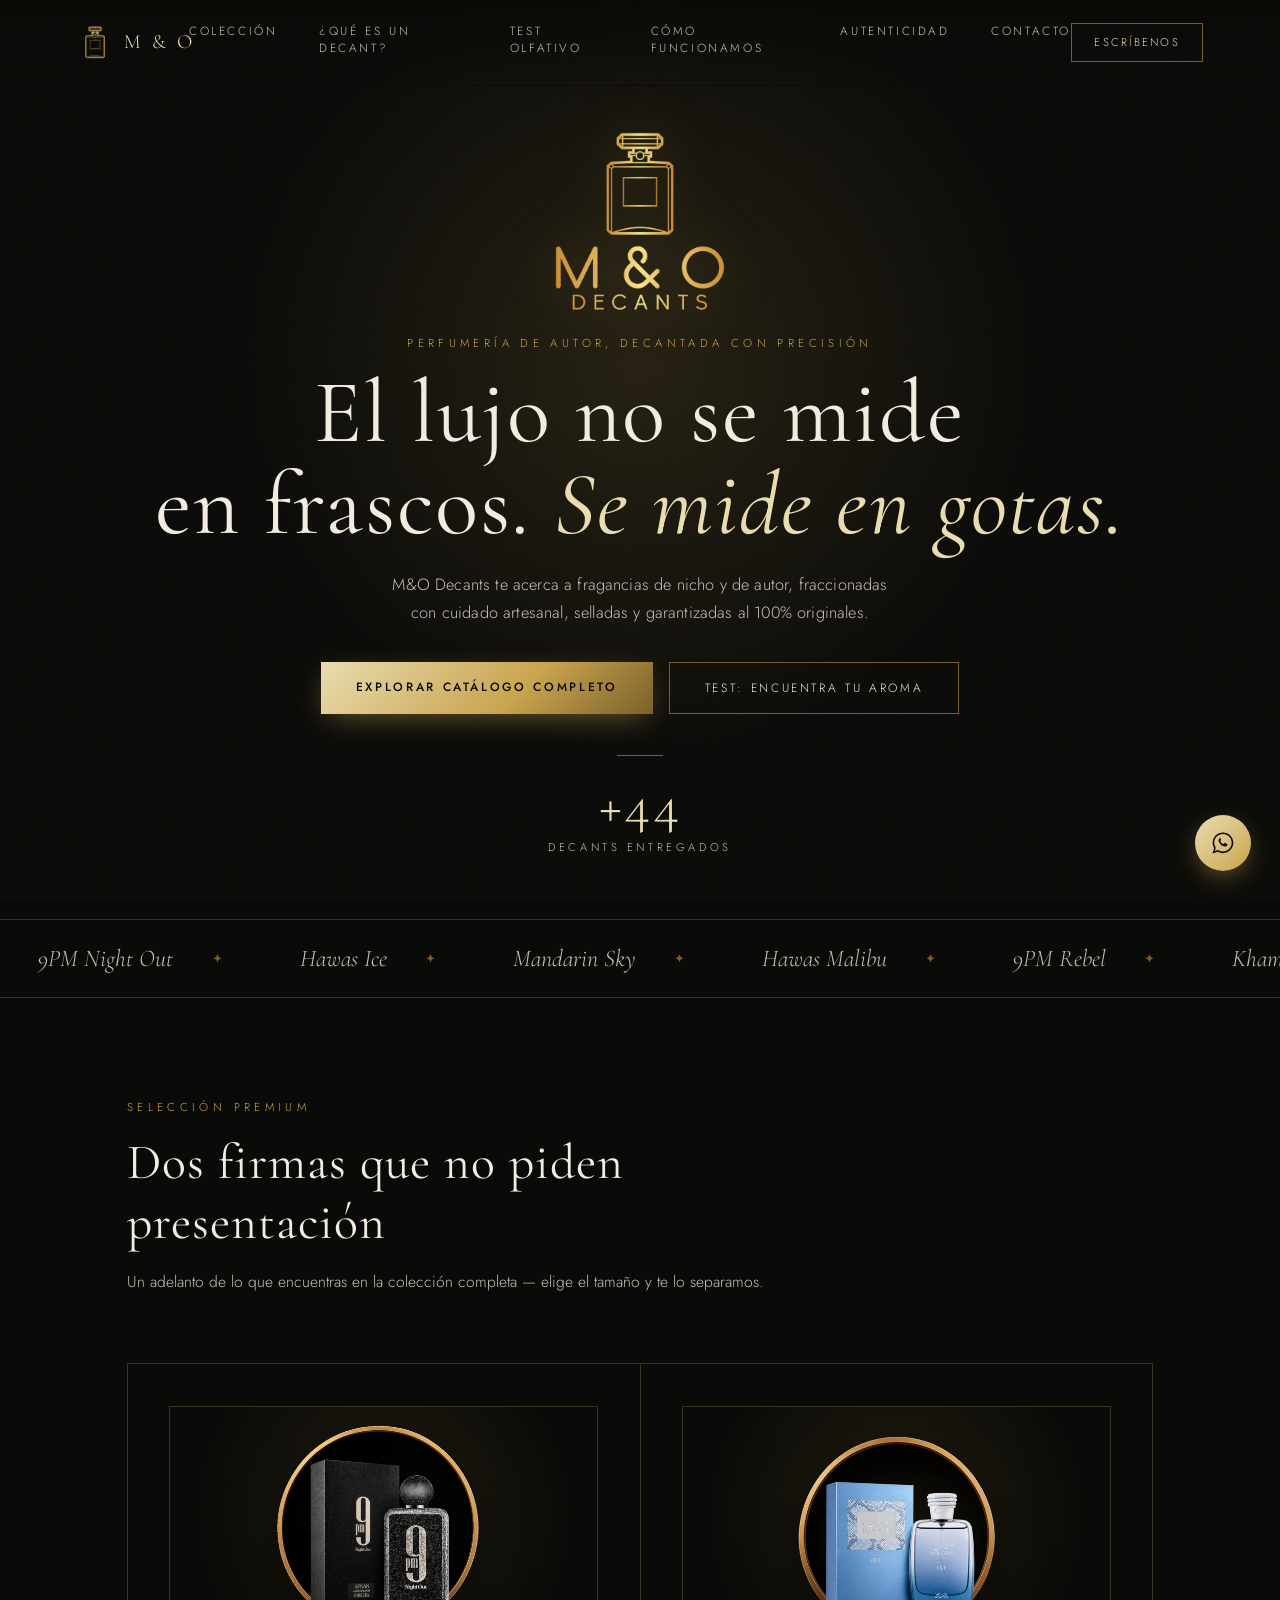
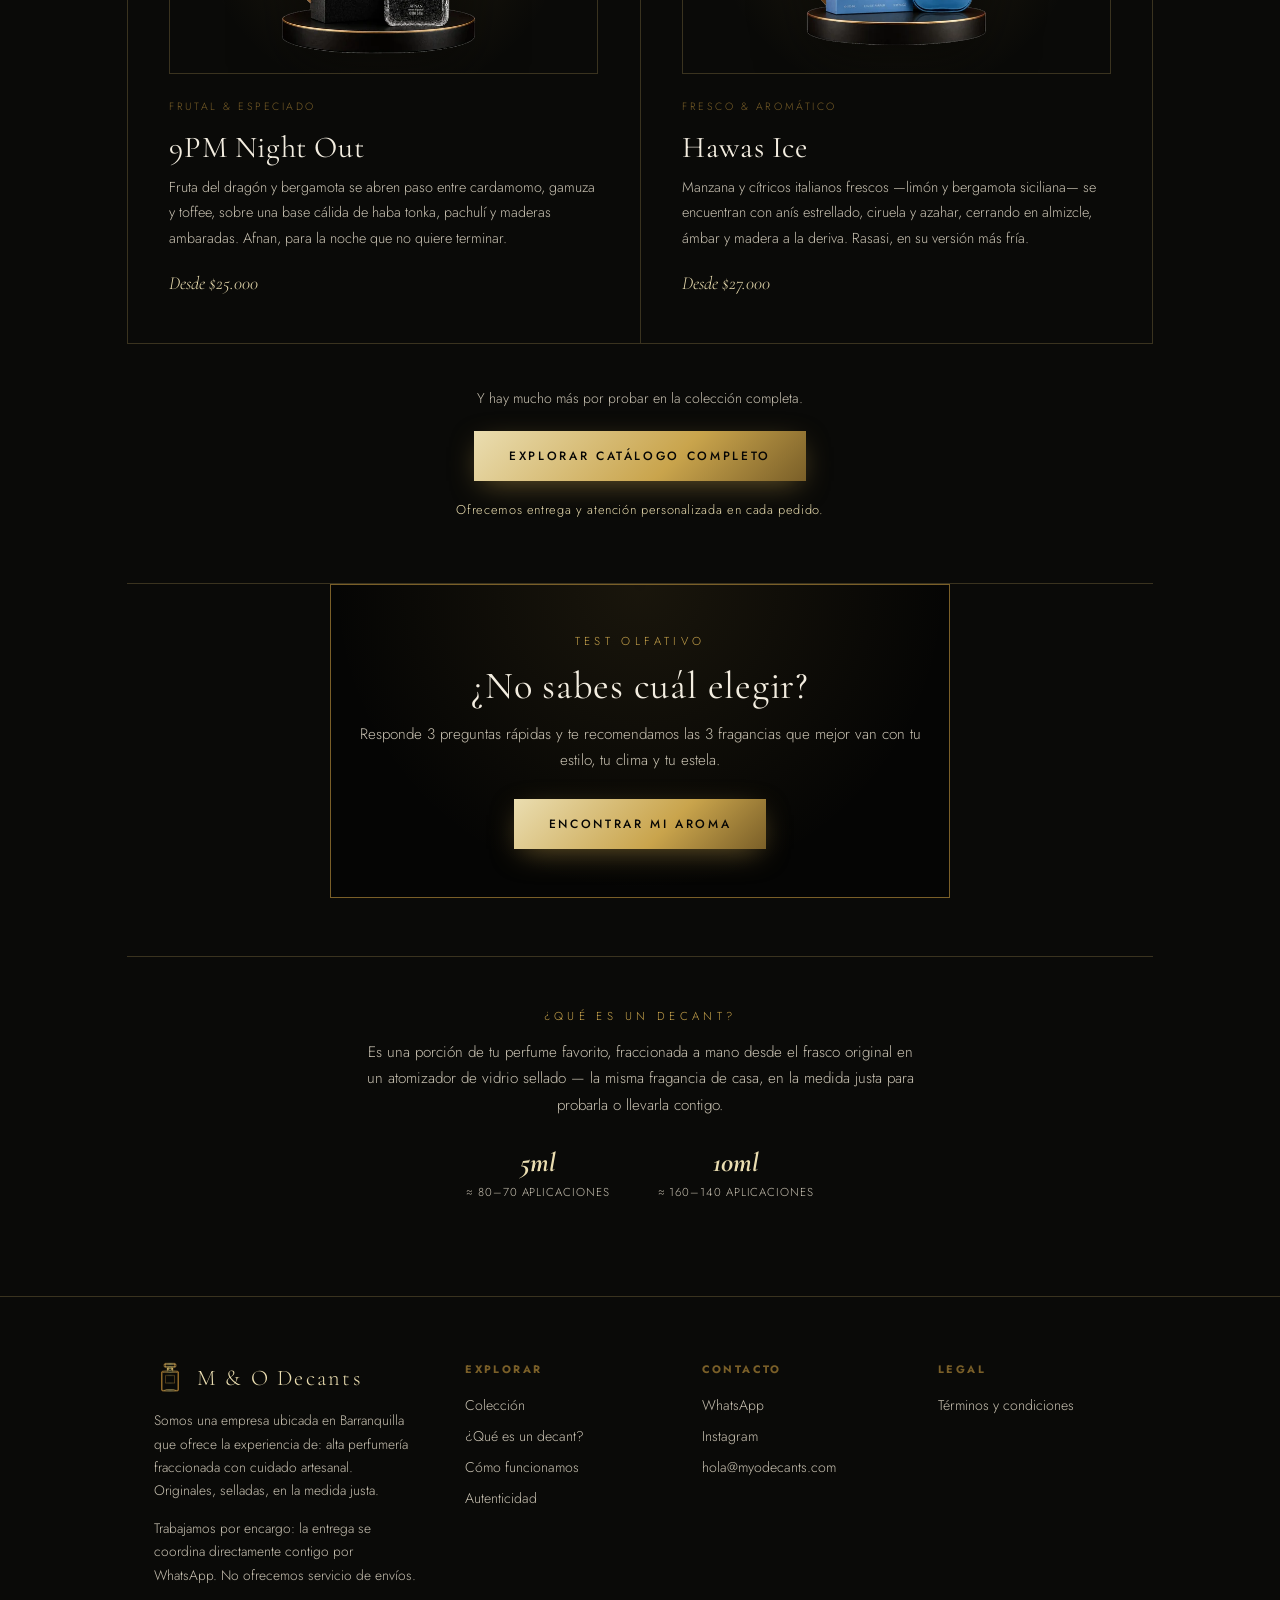
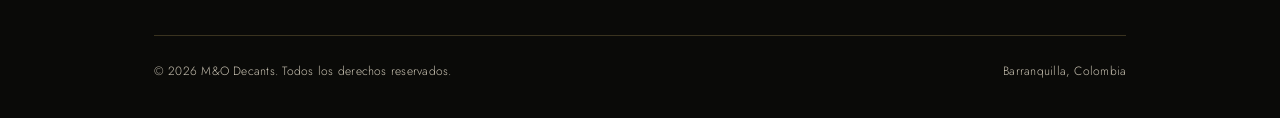
==== commit 1b69dff1: "Add files via upload" ====
--- a/index.html
+++ b/index.html
@@ -821,6 +821,21 @@
   @media(max-width:700px){ .pc-arrow{width:28px;height:28px;} .pc-arrow svg{width:13px;height:13px;} .pc-arrow.prev{left:.35rem;} .pc-arrow.next{right:.35rem;} }
   .cat-test-cta{text-align:center;margin:3.2rem auto 0;padding:2.4rem 1.4rem;border-top:1px solid var(--line);max-width:640px;}
   .cat-test-cta p{color:var(--ivory-dim);font-size:.95rem;margin:.9rem 0 1.6rem;line-height:1.6;}
+
+  /* ---------- móvil: frasco protagonista ---------- */
+  @media(max-width:700px){
+    #page-coleccion .prod-photo{aspect-ratio:1/1.38;padding:2.2rem .2rem 2.5rem;box-sizing:border-box;}
+    #page-coleccion .prod-photo img{width:100%;height:100%;transform:scale(1.12);filter:drop-shadow(0 14px 22px rgba(0,0,0,.6)) drop-shadow(0 0 26px rgba(201,164,76,.22));}
+    #page-coleccion .prod-photo img.is-box{transform:scale(1.04);}
+    #page-coleccion .prod-photo::after{content:'';position:absolute;left:50%;top:52%;width:86%;aspect-ratio:1;transform:translate(-50%,-50%);border-radius:50%;border:1px solid rgba(201,164,76,.22);background:radial-gradient(circle,rgba(201,164,76,.14),transparent 68%);z-index:0;pointer-events:none;}
+    .pc-badges{flex-direction:row;flex-wrap:nowrap;top:.5rem;left:.5rem;right:.5rem;gap:.3rem;}
+    .pc-badge{white-space:nowrap;}
+    .pc-badge.ghost{display:none;}
+    .pc-badge.mood{font-size:.46rem;padding:.3rem .55rem;}
+    .pc-arrow{top:auto;bottom:.45rem;transform:none;width:26px;height:26px;}
+    .pc-arrow.prev{left:.45rem;} .pc-arrow.next{left:2.2rem;right:auto;}
+    .pc-toggle{right:.45rem;bottom:.45rem;}
+  }
 </style>
 </head>
 <body>
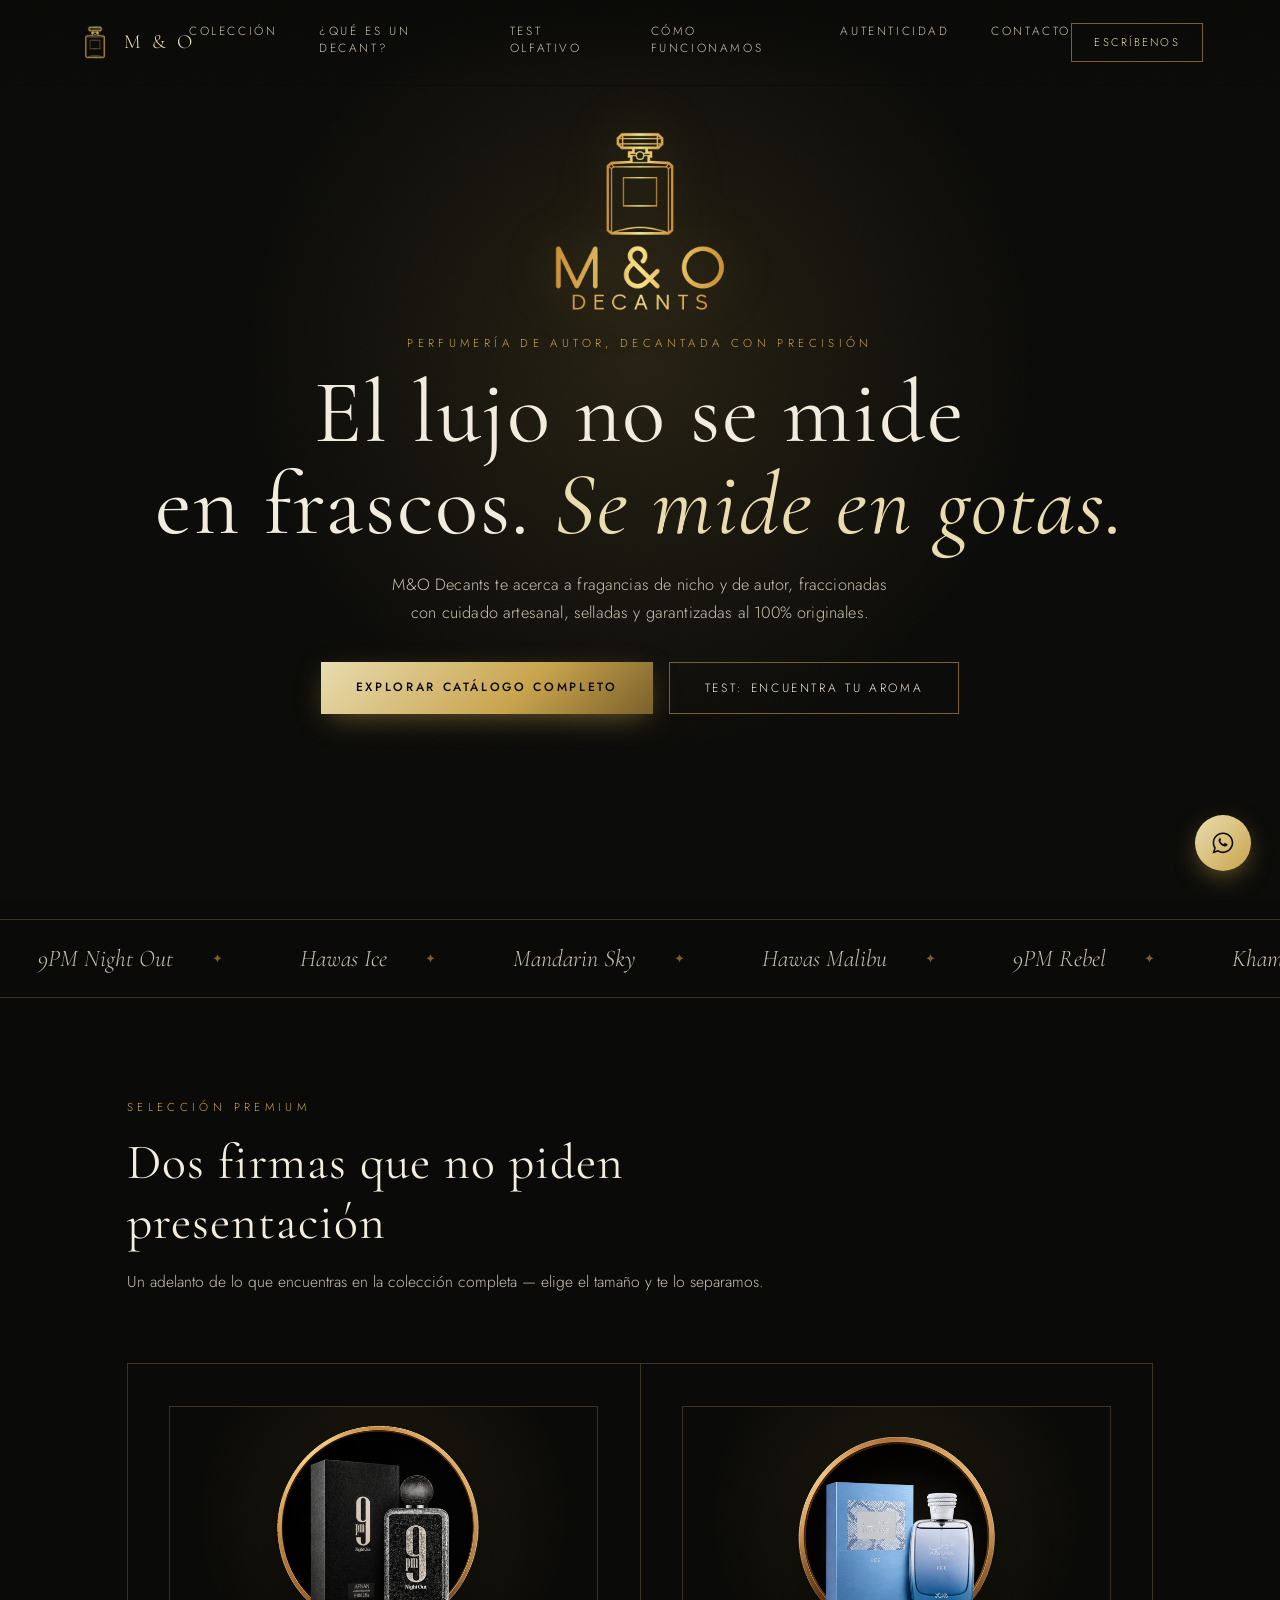
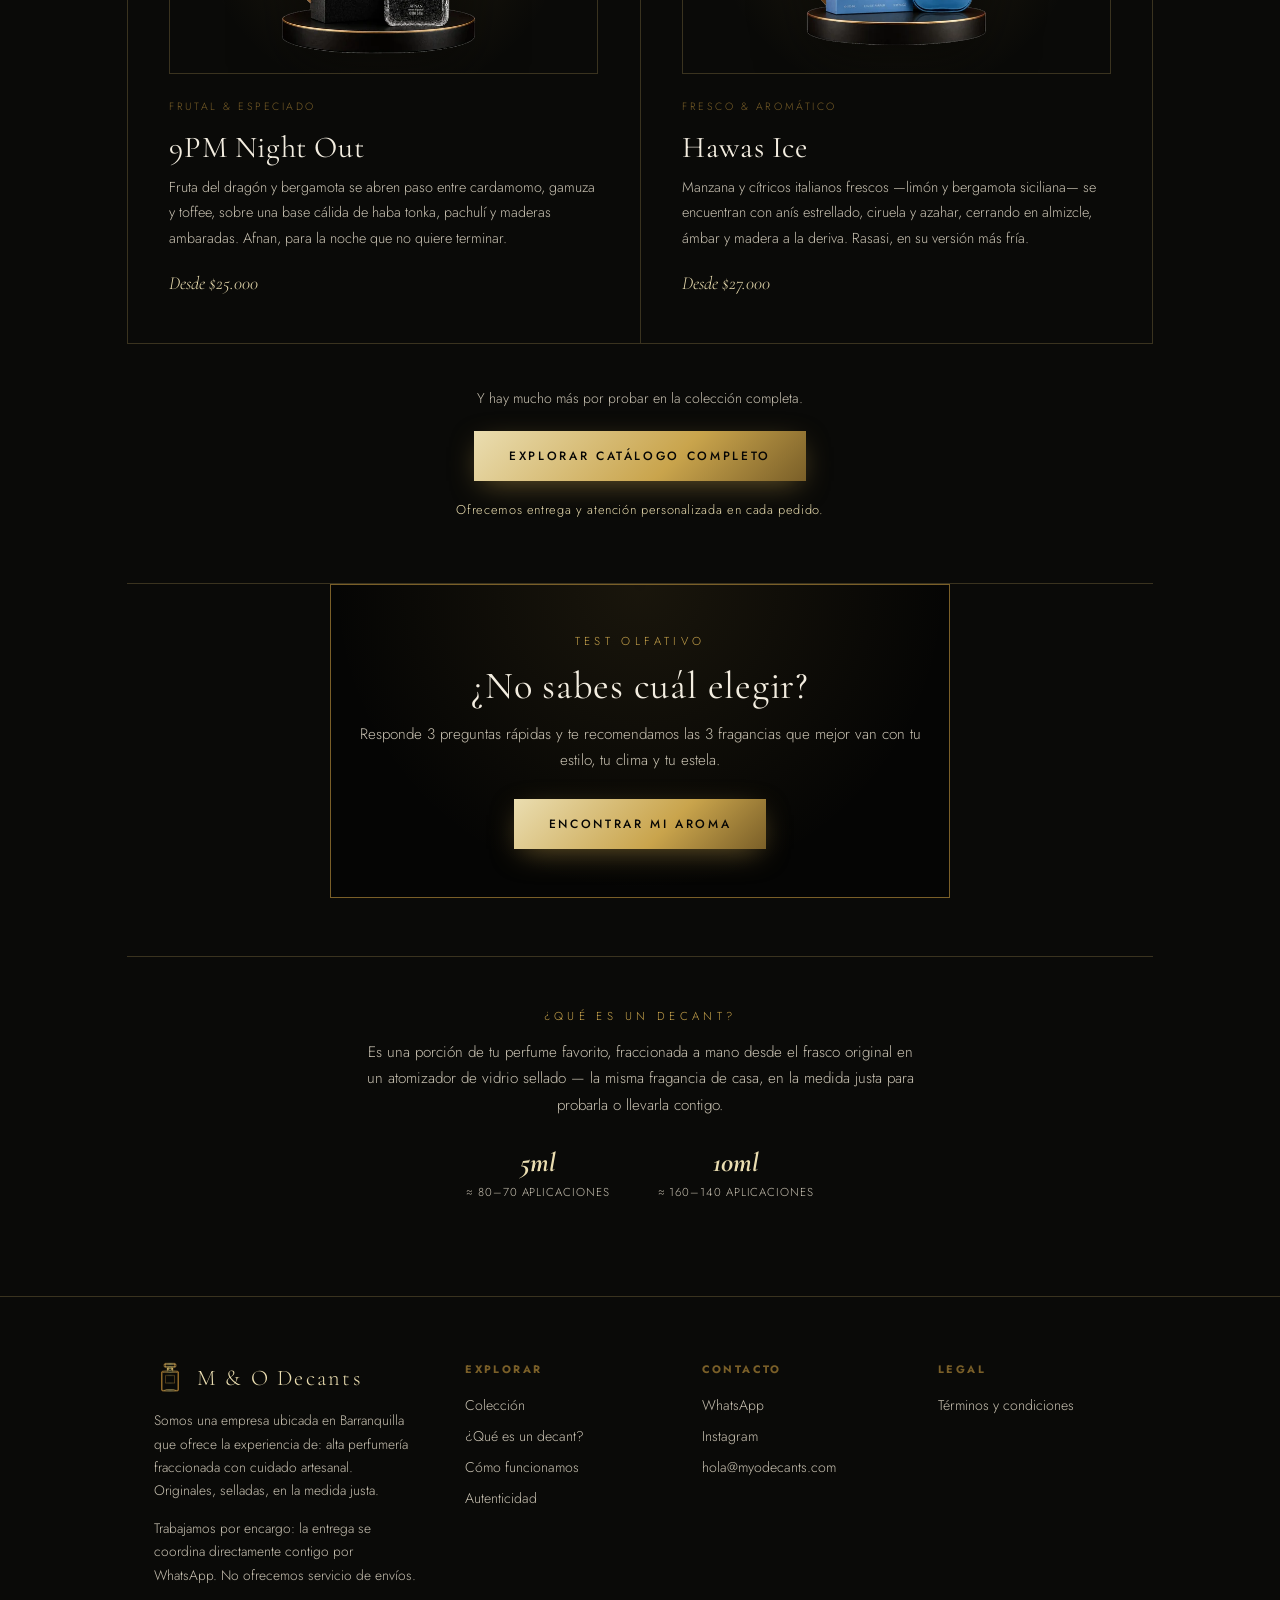
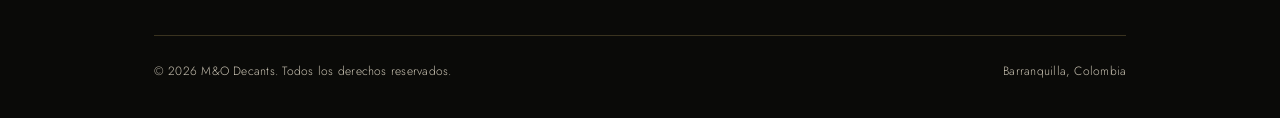
==== commit 8dc09b60: "Add files via upload" ====
--- a/index.html
+++ b/index.html
@@ -824,17 +824,18 @@
 
   /* ---------- móvil: frasco protagonista ---------- */
   @media(max-width:700px){
-    #page-coleccion .prod-photo{aspect-ratio:1/1.38;padding:2.2rem .2rem 2.5rem;box-sizing:border-box;}
-    #page-coleccion .prod-photo img{width:100%;height:100%;transform:scale(1.12);filter:drop-shadow(0 14px 22px rgba(0,0,0,.6)) drop-shadow(0 0 26px rgba(201,164,76,.22));}
-    #page-coleccion .prod-photo img.is-box{transform:scale(1.04);}
-    #page-coleccion .prod-photo::after{content:'';position:absolute;left:50%;top:52%;width:86%;aspect-ratio:1;transform:translate(-50%,-50%);border-radius:50%;border:1px solid rgba(201,164,76,.22);background:radial-gradient(circle,rgba(201,164,76,.14),transparent 68%);z-index:0;pointer-events:none;}
-    .pc-badges{flex-direction:row;flex-wrap:nowrap;top:.5rem;left:.5rem;right:.5rem;gap:.3rem;}
-    .pc-badge{white-space:nowrap;}
+    #page-coleccion .prod-photo{aspect-ratio:1/1.6;padding:0;overflow:hidden;}
+    #page-coleccion .prod-photo img.pid-img{position:absolute;left:.7rem;right:.7rem;top:2.4rem;bottom:2.6rem;width:calc(100% - 1.4rem);height:calc(100% - 5rem);object-fit:contain;transform:none !important;filter:drop-shadow(0 12px 18px rgba(0,0,0,.6)) drop-shadow(0 0 22px rgba(201,164,76,.2));}
+    #page-coleccion .prod-card:hover .prod-photo img{transform:none !important;}
+    #page-coleccion .prod-photo::after{content:'';position:absolute;left:50%;top:52%;width:78%;aspect-ratio:1;transform:translate(-50%,-50%);border-radius:50%;border:1px solid rgba(201,164,76,.2);background:radial-gradient(circle,rgba(201,164,76,.12),transparent 68%);z-index:0;pointer-events:none;}
+    .pc-badges{flex-direction:row;flex-wrap:nowrap;top:.5rem;left:.5rem;right:.5rem;gap:.3rem;overflow:hidden;}
+    .pc-badge{white-space:nowrap;flex:0 1 auto;min-width:0;overflow:hidden;text-overflow:ellipsis;}
     .pc-badge.ghost{display:none;}
     .pc-badge.mood{font-size:.46rem;padding:.3rem .55rem;}
-    .pc-arrow{top:auto;bottom:.45rem;transform:none;width:26px;height:26px;}
-    .pc-arrow.prev{left:.45rem;} .pc-arrow.next{left:2.2rem;right:auto;}
-    .pc-toggle{right:.45rem;bottom:.45rem;}
+    .pc-arrow{top:50%;bottom:auto;transform:translateY(-50%);width:24px;height:24px;opacity:.7;}
+    .pc-arrow.prev{left:.3rem;} .pc-arrow.next{right:.3rem;left:auto;}
+    .pc-toggle{right:50%;transform:translateX(50%);bottom:.5rem;}
+    .pc-toggle button{font-size:.58rem;padding:.28rem .55rem;}
   }
 </style>
 </head>
@@ -1003,6 +1004,33 @@
           </div>
         </div>
 
+        <div class="prod-card" tabindex="0" role="button" aria-haspopup="dialog" data-name="Liquid Brun" data-pid="liquidbrun" data-price5="25000" data-price10="45000" data-price100="225000">
+          <div class="prod-photo"><img class="pid-img" data-pid="liquidbrun" alt="Liquid Brun"></div>
+          <div class="prod-info">
+            <h3>Liquid Brun</h3>
+            <span class="prod-price">Desde $25.000</span>
+            <span class="prod-hint">Decants 5ml, 10ml y frasco</span>
+          </div>
+        </div>
+
+        <div class="prod-card" tabindex="0" role="button" aria-haspopup="dialog" data-name="Eclaire" data-pid="eclaire" data-price5="25000" data-price10="45000" data-price100="190000">
+          <div class="prod-photo"><img class="pid-img" data-pid="eclaire" alt="Eclaire"></div>
+          <div class="prod-info">
+            <h3>Eclaire</h3>
+            <span class="prod-price">Desde $25.000</span>
+            <span class="prod-hint">Decants 5ml, 10ml y frasco</span>
+          </div>
+        </div>
+
+        <div class="prod-card" tabindex="0" role="button" aria-haspopup="dialog" data-name="Yara" data-pid="yara" data-price5="25000" data-price10="45000" data-price100="155000">
+          <div class="prod-photo"><img class="pid-img" data-pid="yara" alt="Yara"></div>
+          <div class="prod-info">
+            <h3>Yara</h3>
+            <span class="prod-price">Desde $25.000</span>
+            <span class="prod-hint">Decants 5ml, 10ml y frasco</span>
+          </div>
+        </div>
+
         <div class="prod-card" tabindex="0" role="button" aria-haspopup="dialog" data-name="9PM Rebel" data-pid="rebel" data-ask="1">
           <div class="prod-photo"><img class="pid-img" data-pid="rebel" alt="9PM Rebel"></div>
           <div class="prod-info">
@@ -1012,11 +1040,11 @@
           </div>
         </div>
 
-        <div class="prod-card" tabindex="0" role="button" aria-haspopup="dialog" data-name="Bade'e Al Oud Honor & Glory" data-pid="badeoudhonor" data-ask="1">
+        <div class="prod-card" tabindex="0" role="button" aria-haspopup="dialog" data-name="Bade'e Al Oud Honor & Glory" data-pid="badeoudhonor" data-price100="165000">
           <div class="prod-photo"><img class="pid-img" data-pid="badeoudhonor" alt="Bade'e Al Oud Honor &amp; Glory"></div>
           <div class="prod-info">
             <h3>Bade'e Al Oud Honor &amp; Glory</h3>
-            <span class="prod-price">Consultar precio</span>
+            <span class="prod-price">$165.000</span>
             <span class="prod-hint">Solo frasco completo (100ml)</span>
           </div>
         </div>
@@ -1039,15 +1067,6 @@
           </div>
         </div>
 
-        <div class="prod-card" tabindex="0" role="button" aria-haspopup="dialog" data-name="Liquid Brun" data-pid="liquidbrun" data-price5="25000" data-price10="45000" data-price100="225000">
-          <div class="prod-photo"><img class="pid-img" data-pid="liquidbrun" alt="Liquid Brun"></div>
-          <div class="prod-info">
-            <h3>Liquid Brun</h3>
-            <span class="prod-price">Desde $25.000</span>
-            <span class="prod-hint">Decants 5ml, 10ml y frasco</span>
-          </div>
-        </div>
-
         <div class="prod-card" tabindex="0" role="button" aria-haspopup="dialog" data-name="Amber Oud Gold" data-pid="amberoudgold" data-price100="270000">
           <div class="prod-photo"><img class="pid-img" data-pid="amberoudgold" alt="Amber Oud Gold"></div>
           <div class="prod-info">
@@ -1072,24 +1091,6 @@
             <h3>Dubai Night Al Haramain</h3>
             <span class="prod-price">$275.000</span>
             <span class="prod-hint">Solo frasco completo (100ml)</span>
-          </div>
-        </div>
-
-        <div class="prod-card" tabindex="0" role="button" aria-haspopup="dialog" data-name="Yara" data-pid="yara" data-price5="25000" data-price10="45000" data-price100="155000">
-          <div class="prod-photo"><img class="pid-img" data-pid="yara" alt="Yara"></div>
-          <div class="prod-info">
-            <h3>Yara</h3>
-            <span class="prod-price">Desde $25.000</span>
-            <span class="prod-hint">Decants 5ml, 10ml y frasco</span>
-          </div>
-        </div>
-
-        <div class="prod-card" tabindex="0" role="button" aria-haspopup="dialog" data-name="Eclaire" data-pid="eclaire" data-price5="25000" data-price10="45000" data-price100="190000">
-          <div class="prod-photo"><img class="pid-img" data-pid="eclaire" alt="Eclaire"></div>
-          <div class="prod-info">
-            <h3>Eclaire</h3>
-            <span class="prod-price">Desde $25.000</span>
-            <span class="prod-hint">Decants 5ml, 10ml y frasco</span>
           </div>
         </div>
 
@@ -1970,7 +1971,7 @@
       clubdenuitwomen:'Salidas', yaracandy:'Día a día', odysseycandee:'Día a día', nitrored:'Modo bestia', rayhaanelixir:'Eventos',
       clubdenuiturbanelixir:'Salidas', bharararomeintense:'Modo bestia', clubdenuiticonic:'Oficina', bharararomeextradose:'Modo bestia',
       khamrah:'Noches dulces', asad:'Modo bestia', dubaichocolat:'Cita dulce' };
-    var BEST = ['nightout','hawasice','mandarinsky','hawasmalibu','khamrahqahwa'];
+    var BEST = ['nightout','hawasice','mandarinsky','hawasmalibu','khamrahqahwa','liquidbrun','eclaire','yara'];
     var FEM = ['yara','yaracandy','eclaire','clubdenuitwomen'];
     var CATS = [
       { id:'all', label:'Todas', test:function(){return true;} },
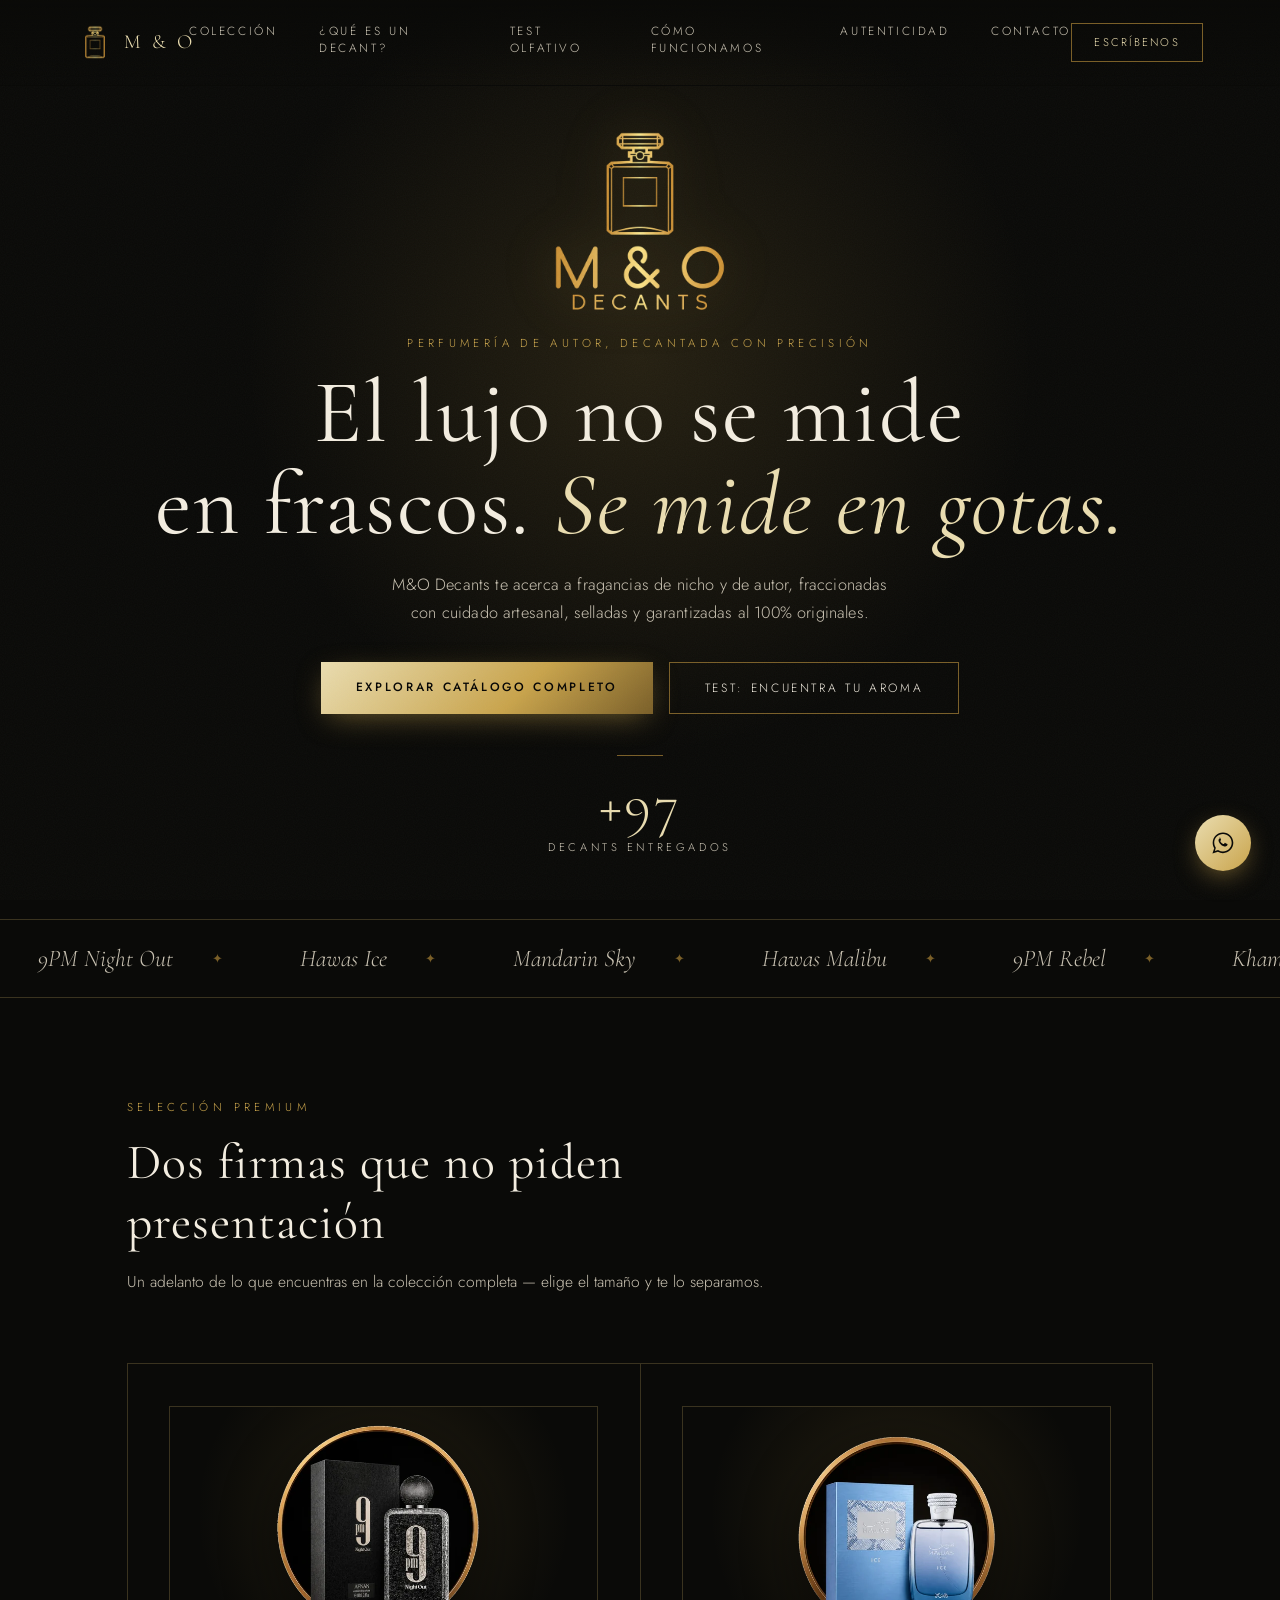
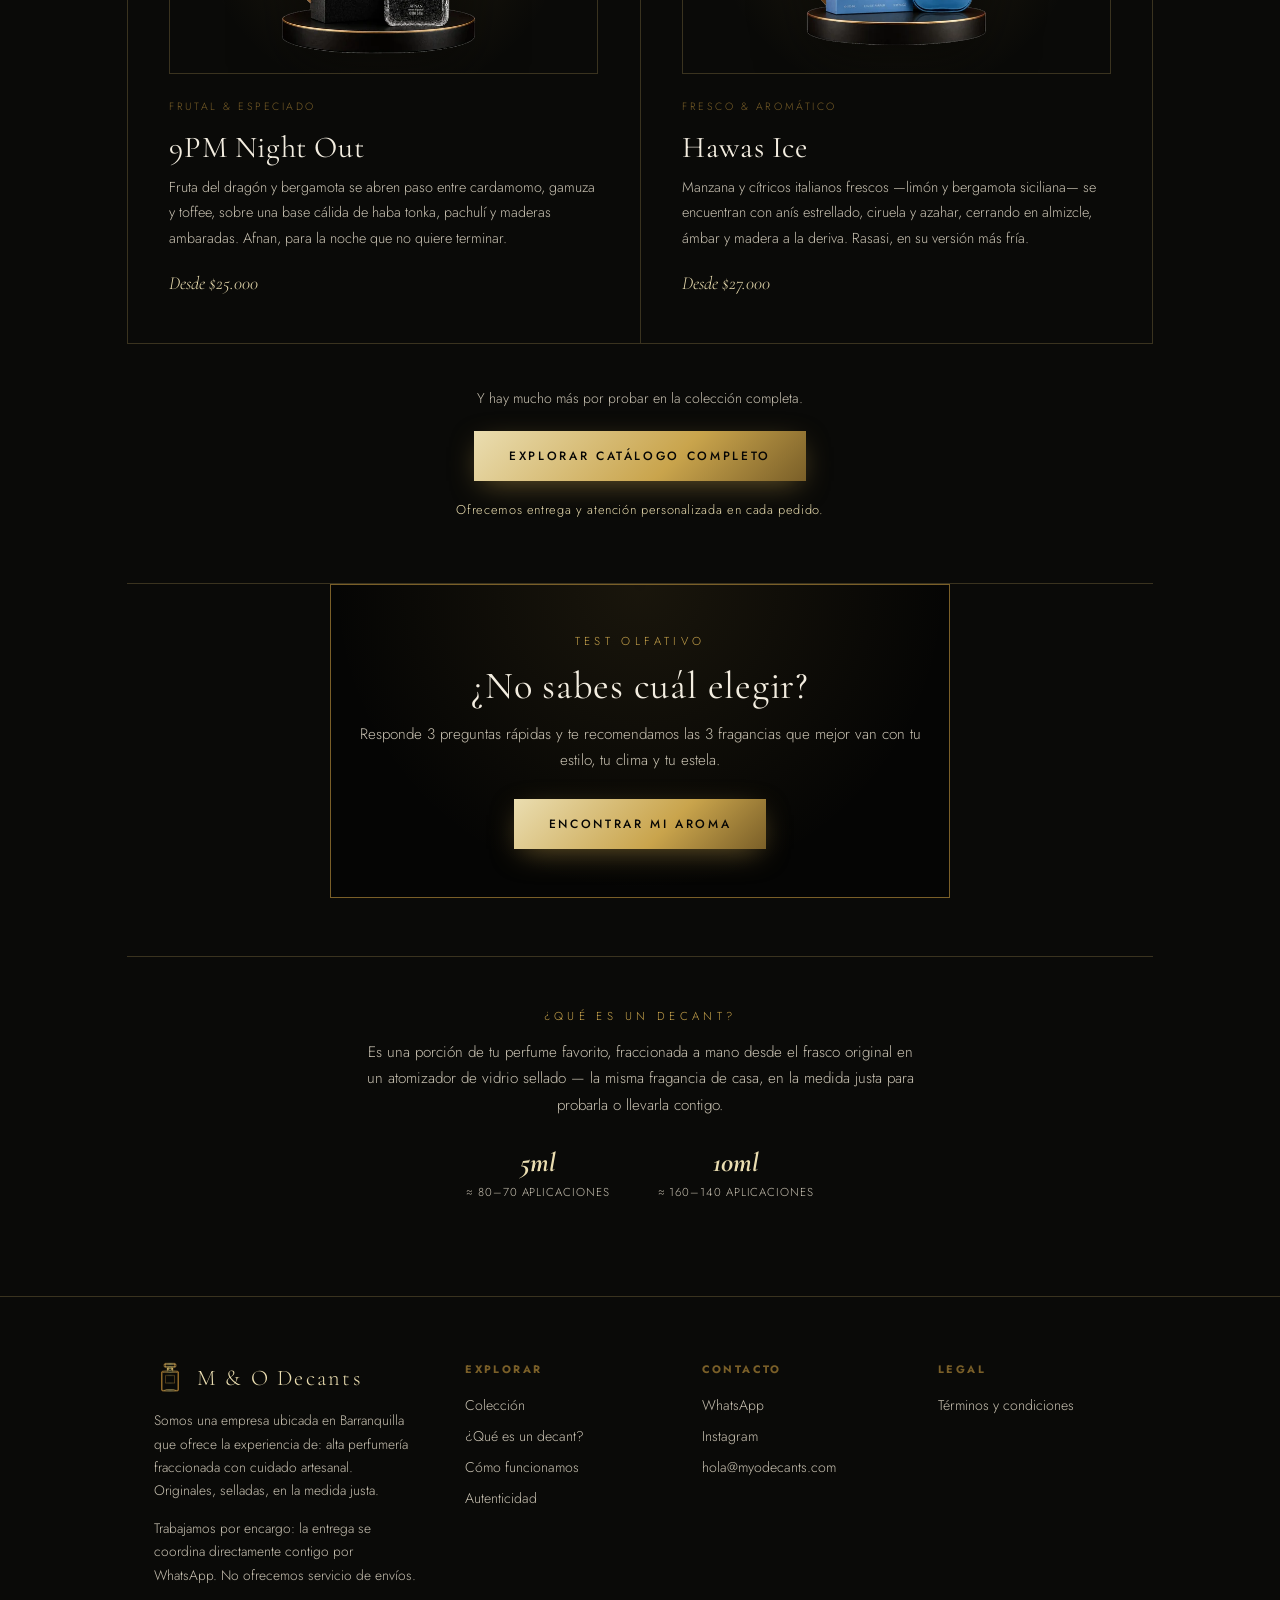
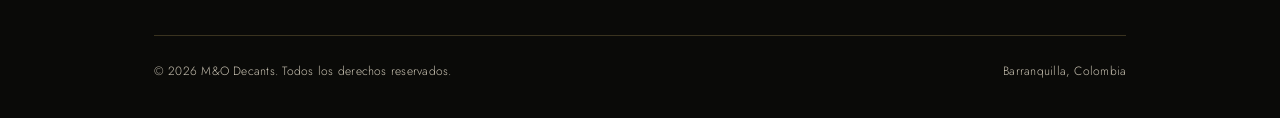
==== commit 182a5b1f: "Actualizo Catalogo" ====
--- a/index.html
+++ b/index.html
@@ -837,6 +837,13 @@
     .pc-toggle{right:50%;transform:translateX(50%);bottom:.5rem;}
     .pc-toggle button{font-size:.58rem;padding:.28rem .55rem;}
   }
+
+  /* ---------- agotado ---------- */
+  .pc-badge.sold{background:#8c2a22;border:1px solid #c4473d;color:#fff;letter-spacing:.2em;}
+  .prod-card[data-soldout="1"] .prod-photo img.pid-img{filter:grayscale(.9) brightness(.62);opacity:.75;}
+  .prod-card[data-soldout="1"] .pc-price{color:var(--ivory-dim);}
+  .prod-card[data-soldout="1"] .pc-bag{opacity:.3;cursor:not-allowed;filter:grayscale(1);}
+  .prod-card[data-soldout="1"] .pc-bag:hover{transform:none;}
 </style>
 </head>
 <body>
@@ -959,12 +966,30 @@
       </div>
       <div class="products-grid reveal">
 
-        <div class="prod-card" tabindex="0" role="button" aria-haspopup="dialog" data-name="9PM Night Out" data-pid="nightout" data-price5="25000" data-price10="45000">
-          <div class="prod-photo"><img class="pid-img" data-pid="nightout" alt="9PM Night Out"></div>
-          <div class="prod-info">
-            <h3>9PM Night Out</h3>
+        <div class="prod-card" tabindex="0" role="button" aria-haspopup="dialog" data-name="Hawas Malibu" data-pid="hawasmalibu" data-price5="25000" data-price10="45000">
+          <div class="prod-photo"><img class="pid-img" data-pid="hawasmalibu" alt="Hawas Malibu"></div>
+          <div class="prod-info">
+            <h3>Hawas Malibu</h3>
             <span class="prod-price">Desde $25.000</span>
-            <span class="prod-hint">5ml y 10ml disponibles</span>
+            <span class="prod-hint">5ml, 10ml y frasco completo</span>
+          </div>
+        </div>
+
+        <div class="prod-card" tabindex="0" role="button" aria-haspopup="dialog" data-name="Liquid Brun" data-pid="liquidbrun" data-price5="25000" data-price10="45000" data-price100="225000">
+          <div class="prod-photo"><img class="pid-img" data-pid="liquidbrun" alt="Liquid Brun"></div>
+          <div class="prod-info">
+            <h3>Liquid Brun</h3>
+            <span class="prod-price">Desde $25.000</span>
+            <span class="prod-hint">Decants 5ml, 10ml y frasco</span>
+          </div>
+        </div>
+
+        <div class="prod-card" tabindex="0" role="button" aria-haspopup="dialog" data-name="Vulcan Feu" data-pid="vulcanfeu" data-price5="25000" data-price10="45000" data-ask="1">
+          <div class="prod-photo"><img class="pid-img" data-pid="vulcanfeu" alt="Vulcan Feu"></div>
+          <div class="prod-info">
+            <h3>Vulcan Feu</h3>
+            <span class="prod-price">Desde $25.000</span>
+            <span class="prod-hint">Decants 5ml, 10ml y frasco</span>
           </div>
         </div>
 
@@ -977,6 +1002,42 @@
           </div>
         </div>
 
+        <div class="prod-card" tabindex="0" role="button" aria-haspopup="dialog" data-name="Eclaire" data-pid="eclaire" data-price5="25000" data-price10="45000" data-price100="190000">
+          <div class="prod-photo"><img class="pid-img" data-pid="eclaire" alt="Eclaire"></div>
+          <div class="prod-info">
+            <h3>Eclaire</h3>
+            <span class="prod-price">Desde $25.000</span>
+            <span class="prod-hint">Decants 5ml, 10ml y frasco</span>
+          </div>
+        </div>
+
+        <div class="prod-card" tabindex="0" role="button" aria-haspopup="dialog" data-name="Rayhaan Obsidian" data-pid="rayhaanobsidian" data-price5="25000" data-price10="45000" data-ask="1">
+          <div class="prod-photo"><img class="pid-img" data-pid="rayhaanobsidian" alt="Rayhaan Obsidian"></div>
+          <div class="prod-info">
+            <h3>Rayhaan Obsidian</h3>
+            <span class="prod-price">Desde $25.000</span>
+            <span class="prod-hint">Decants 5ml, 10ml y frasco</span>
+          </div>
+        </div>
+
+        <div class="prod-card" tabindex="0" role="button" aria-haspopup="dialog" data-name="Yara" data-pid="yara" data-price5="25000" data-price10="45000" data-price100="155000">
+          <div class="prod-photo"><img class="pid-img" data-pid="yara" alt="Yara"></div>
+          <div class="prod-info">
+            <h3>Yara</h3>
+            <span class="prod-price">Desde $25.000</span>
+            <span class="prod-hint">Decants 5ml, 10ml y frasco</span>
+          </div>
+        </div>
+
+        <div class="prod-card" tabindex="0" role="button" aria-haspopup="dialog" data-name="Stallion 53" data-pid="stallion53" data-price5="25000" data-price10="45000" data-ask="1">
+          <div class="prod-photo"><img class="pid-img" data-pid="stallion53" alt="Stallion 53"></div>
+          <div class="prod-info">
+            <h3>Stallion 53</h3>
+            <span class="prod-price">Desde $25.000</span>
+            <span class="prod-hint">Decants 5ml, 10ml y frasco</span>
+          </div>
+        </div>
+
         <div class="prod-card" tabindex="0" role="button" aria-haspopup="dialog" data-name="Mandarin Sky" data-pid="mandarinsky" data-price5="25000" data-price10="45000" data-price100="190000">
           <div class="prod-photo"><img class="pid-img" data-pid="mandarinsky" alt="Mandarin Sky"></div>
           <div class="prod-info">
@@ -986,12 +1047,57 @@
           </div>
         </div>
 
-        <div class="prod-card" tabindex="0" role="button" aria-haspopup="dialog" data-name="Hawas Malibu" data-pid="hawasmalibu" data-price5="25000" data-price10="45000" data-price100="220000">
-          <div class="prod-photo"><img class="pid-img" data-pid="hawasmalibu" alt="Hawas Malibu"></div>
-          <div class="prod-info">
-            <h3>Hawas Malibu</h3>
-            <span class="prod-price">Desde $25.000</span>
-            <span class="prod-hint">5ml, 10ml y frasco completo</span>
+        <div class="prod-card" tabindex="0" role="button" aria-haspopup="dialog" data-name="Montale Arabians Tonka" data-pid="montalearabianstonka" data-ask="1">
+          <div class="prod-photo"><img class="pid-img" data-pid="montalearabianstonka" alt="Montale Arabians Tonka"></div>
+          <div class="prod-info">
+            <h3>Montale Arabians Tonka</h3>
+            <span class="prod-price">Consultar precio</span>
+            <span class="prod-hint">Decants y frasco</span>
+          </div>
+        </div>
+
+        <div class="prod-card" tabindex="0" role="button" aria-haspopup="dialog" data-name="Odyssey Aqua" data-pid="odysseyaqua" data-ask="1">
+          <div class="prod-photo"><img class="pid-img" data-pid="odysseyaqua" alt="Odyssey Aqua"></div>
+          <div class="prod-info">
+            <h3>Odyssey Aqua</h3>
+            <span class="prod-price">Consultar precio</span>
+            <span class="prod-hint">Decants y frasco</span>
+          </div>
+        </div>
+
+        <div class="prod-card" tabindex="0" role="button" aria-haspopup="dialog" data-name="Moschino Toy Boy" data-pid="toyboy" data-ask="1">
+          <div class="prod-photo"><img class="pid-img" data-pid="toyboy" alt="Moschino Toy Boy"></div>
+          <div class="prod-info">
+            <h3>Moschino Toy Boy</h3>
+            <span class="prod-price">Consultar precio</span>
+            <span class="prod-hint">Decants y frasco</span>
+          </div>
+        </div>
+
+        <div class="prod-card" tabindex="0" role="button" aria-haspopup="dialog" data-name="Le Beau Paradise Garden" data-pid="lebeauparadisegarden" data-ask="1">
+          <div class="prod-photo"><img class="pid-img" data-pid="lebeauparadisegarden" alt="Le Beau Paradise Garden"></div>
+          <div class="prod-info">
+            <h3>Le Beau Paradise Garden</h3>
+            <span class="prod-price">Consultar precio</span>
+            <span class="prod-hint">Decants y frasco</span>
+          </div>
+        </div>
+
+        <div class="prod-card" tabindex="0" role="button" aria-haspopup="dialog" data-name="Versace Eros EDT (Tester)" data-pid="versaceerostester" data-ask="1">
+          <div class="prod-photo"><img class="pid-img" data-pid="versaceerostester" alt="Versace Eros EDT (Tester)"></div>
+          <div class="prod-info">
+            <h3>Versace Eros EDT (Tester)</h3>
+            <span class="prod-price">Consultar precio</span>
+            <span class="prod-hint">Decants y frasco</span>
+          </div>
+        </div>
+
+        <div class="prod-card" tabindex="0" role="button" aria-haspopup="dialog" data-name="Bharara King" data-pid="bhararaking" data-price100="280000">
+          <div class="prod-photo"><img class="pid-img" data-pid="bhararaking" alt="Bharara King"></div>
+          <div class="prod-info">
+            <h3>Bharara King</h3>
+            <span class="prod-price">$280.000</span>
+            <span class="prod-hint">Solo frasco completo (100ml)</span>
           </div>
         </div>
 
@@ -1004,30 +1110,192 @@
           </div>
         </div>
 
-        <div class="prod-card" tabindex="0" role="button" aria-haspopup="dialog" data-name="Liquid Brun" data-pid="liquidbrun" data-price5="25000" data-price10="45000" data-price100="225000">
-          <div class="prod-photo"><img class="pid-img" data-pid="liquidbrun" alt="Liquid Brun"></div>
-          <div class="prod-info">
-            <h3>Liquid Brun</h3>
-            <span class="prod-price">Desde $25.000</span>
-            <span class="prod-hint">Decants 5ml, 10ml y frasco</span>
-          </div>
-        </div>
-
-        <div class="prod-card" tabindex="0" role="button" aria-haspopup="dialog" data-name="Eclaire" data-pid="eclaire" data-price5="25000" data-price10="45000" data-price100="190000">
-          <div class="prod-photo"><img class="pid-img" data-pid="eclaire" alt="Eclaire"></div>
-          <div class="prod-info">
-            <h3>Eclaire</h3>
-            <span class="prod-price">Desde $25.000</span>
-            <span class="prod-hint">Decants 5ml, 10ml y frasco</span>
-          </div>
-        </div>
-
-        <div class="prod-card" tabindex="0" role="button" aria-haspopup="dialog" data-name="Yara" data-pid="yara" data-price5="25000" data-price10="45000" data-price100="155000">
-          <div class="prod-photo"><img class="pid-img" data-pid="yara" alt="Yara"></div>
-          <div class="prod-info">
-            <h3>Yara</h3>
-            <span class="prod-price">Desde $25.000</span>
-            <span class="prod-hint">Decants 5ml, 10ml y frasco</span>
+        <div class="prod-card" tabindex="0" role="button" aria-haspopup="dialog" data-name="Khamrah Dukhan" data-pid="khamrahdukhan" data-ask="1">
+          <div class="prod-photo"><img class="pid-img" data-pid="khamrahdukhan" alt="Khamrah Dukhan"></div>
+          <div class="prod-info">
+            <h3>Khamrah Dukhan</h3>
+            <span class="prod-price">Consultar precio</span>
+            <span class="prod-hint">Decants y frasco</span>
+          </div>
+        </div>
+
+        <div class="prod-card" tabindex="0" role="button" aria-haspopup="dialog" data-name="Club De Nuit Intense EDT" data-pid="clubdenuit" data-price100="230000">
+          <div class="prod-photo"><img class="pid-img" data-pid="clubdenuit" alt="Club De Nuit Intense EDT"></div>
+          <div class="prod-info">
+            <h3>Club De Nuit Intense EDT</h3>
+            <span class="prod-price">$230.000</span>
+            <span class="prod-hint">Solo frasco completo (100ml)</span>
+          </div>
+        </div>
+
+        <div class="prod-card" tabindex="0" role="button" aria-haspopup="dialog" data-name="Club de Nuit Women" data-pid="clubdenuitwomen" data-price100="190000">
+          <div class="prod-photo"><img class="pid-img" data-pid="clubdenuitwomen" alt="Club de Nuit Women"></div>
+          <div class="prod-info">
+            <h3>Club de Nuit Women</h3>
+            <span class="prod-price">$190.000</span>
+            <span class="prod-hint">Solo frasco completo (100ml)</span>
+          </div>
+        </div>
+
+        <div class="prod-card" tabindex="0" role="button" aria-haspopup="dialog" data-name="Hawas Fire" data-pid="hawasfire" data-ask="1">
+          <div class="prod-photo"><img class="pid-img" data-pid="hawasfire" alt="Hawas Fire"></div>
+          <div class="prod-info">
+            <h3>Hawas Fire</h3>
+            <span class="prod-price">Consultar precio</span>
+            <span class="prod-hint">Decants y frasco</span>
+          </div>
+        </div>
+
+        <div class="prod-card" tabindex="0" role="button" aria-haspopup="dialog" data-name="Ramz Silver Lattafa" data-pid="ramzsilver" data-ask="1">
+          <div class="prod-photo"><img class="pid-img" data-pid="ramzsilver" alt="Ramz Silver Lattafa"></div>
+          <div class="prod-info">
+            <h3>Ramz Silver Lattafa</h3>
+            <span class="prod-price">Consultar precio</span>
+            <span class="prod-hint">Decants y frasco</span>
+          </div>
+        </div>
+
+        <div class="prod-card" tabindex="0" role="button" aria-haspopup="dialog" data-name="Delilah" data-pid="delilah" data-ask="1">
+          <div class="prod-photo"><img class="pid-img" data-pid="delilah" alt="Delilah"></div>
+          <div class="prod-info">
+            <h3>Delilah</h3>
+            <span class="prod-price">Consultar precio</span>
+            <span class="prod-hint">Decants y frasco</span>
+          </div>
+        </div>
+
+        <div class="prod-card" tabindex="0" role="button" aria-haspopup="dialog" data-name="Yara Candy" data-pid="yaracandy" data-price100="175000">
+          <div class="prod-photo"><img class="pid-img" data-pid="yaracandy" alt="Yara Candy"></div>
+          <div class="prod-info">
+            <h3>Yara Candy</h3>
+            <span class="prod-price">$175.000</span>
+            <span class="prod-hint">Solo frasco completo (100ml)</span>
+          </div>
+        </div>
+
+        <div class="prod-card" tabindex="0" role="button" aria-haspopup="dialog" data-name="Asad" data-pid="asad" data-price100="160000">
+          <div class="prod-photo"><img class="pid-img" data-pid="asad" alt="Asad"></div>
+          <div class="prod-info">
+            <h3>Asad</h3>
+            <span class="prod-price">$160.000</span>
+            <span class="prod-hint">Solo frasco completo (100ml)</span>
+          </div>
+        </div>
+
+        <div class="prod-card" tabindex="0" role="button" aria-haspopup="dialog" data-name="Asad Bourbon" data-pid="asadbourbon" data-ask="1">
+          <div class="prod-photo"><img class="pid-img" data-pid="asadbourbon" alt="Asad Bourbon"></div>
+          <div class="prod-info">
+            <h3>Asad Bourbon</h3>
+            <span class="prod-price">Consultar precio</span>
+            <span class="prod-hint">Decants y frasco</span>
+          </div>
+        </div>
+
+        <div class="prod-card" tabindex="0" role="button" aria-haspopup="dialog" data-name="Yara Moi" data-pid="yaramoi" data-ask="1">
+          <div class="prod-photo"><img class="pid-img" data-pid="yaramoi" alt="Yara Moi"></div>
+          <div class="prod-info">
+            <h3>Yara Moi</h3>
+            <span class="prod-price">Consultar precio</span>
+            <span class="prod-hint">Decants y frasco</span>
+          </div>
+        </div>
+
+        <div class="prod-card" tabindex="0" role="button" aria-haspopup="dialog" data-name="Yara Tous" data-pid="yaratous" data-ask="1">
+          <div class="prod-photo"><img class="pid-img" data-pid="yaratous" alt="Yara Tous"></div>
+          <div class="prod-info">
+            <h3>Yara Tous</h3>
+            <span class="prod-price">Consultar precio</span>
+            <span class="prod-hint">Decants y frasco</span>
+          </div>
+        </div>
+
+        <div class="prod-card" tabindex="0" role="button" aria-haspopup="dialog" data-name="Fakhar Lattafa Rosé" data-pid="fakharrose" data-ask="1">
+          <div class="prod-photo"><img class="pid-img" data-pid="fakharrose" alt="Fakhar Lattafa Rosé"></div>
+          <div class="prod-info">
+            <h3>Fakhar Lattafa Rosé</h3>
+            <span class="prod-price">Consultar precio</span>
+            <span class="prod-hint">Decants y frasco</span>
+          </div>
+        </div>
+
+        <div class="prod-card" tabindex="0" role="button" aria-haspopup="dialog" data-name="Fakhar Lattafa Gold" data-pid="fakhargold" data-ask="1">
+          <div class="prod-photo"><img class="pid-img" data-pid="fakhargold" alt="Fakhar Lattafa Gold"></div>
+          <div class="prod-info">
+            <h3>Fakhar Lattafa Gold</h3>
+            <span class="prod-price">Consultar precio</span>
+            <span class="prod-hint">Decants y frasco</span>
+          </div>
+        </div>
+
+        <div class="prod-card" tabindex="0" role="button" aria-haspopup="dialog" data-name="Fakhar Lattafa Black" data-pid="fakharblack" data-ask="1">
+          <div class="prod-photo"><img class="pid-img" data-pid="fakharblack" alt="Fakhar Lattafa Black"></div>
+          <div class="prod-info">
+            <h3>Fakhar Lattafa Black</h3>
+            <span class="prod-price">Consultar precio</span>
+            <span class="prod-hint">Decants y frasco</span>
+          </div>
+        </div>
+
+        <div class="prod-card" tabindex="0" role="button" aria-haspopup="dialog" data-name="Maahir Black Edition" data-pid="maahirblack" data-ask="1">
+          <div class="prod-photo"><img class="pid-img" data-pid="maahirblack" alt="Maahir Black Edition"></div>
+          <div class="prod-info">
+            <h3>Maahir Black Edition</h3>
+            <span class="prod-price">Consultar precio</span>
+            <span class="prod-hint">Decants y frasco</span>
+          </div>
+        </div>
+
+        <div class="prod-card" tabindex="0" role="button" aria-haspopup="dialog" data-name="Odyssey Toffee Coffee" data-pid="odysseytoffeecoffee" data-ask="1">
+          <div class="prod-photo"><img class="pid-img" data-pid="odysseytoffeecoffee" alt="Odyssey Toffee Coffee"></div>
+          <div class="prod-info">
+            <h3>Odyssey Toffee Coffee</h3>
+            <span class="prod-price">Consultar precio</span>
+            <span class="prod-hint">Decants y frasco</span>
+          </div>
+        </div>
+
+        <div class="prod-card" tabindex="0" role="button" aria-haspopup="dialog" data-name="Nitro Red" data-pid="nitrored" data-price100="205000">
+          <div class="prod-photo"><img class="pid-img" data-pid="nitrored" alt="Nitro Red"></div>
+          <div class="prod-info">
+            <h3>Nitro Red</h3>
+            <span class="prod-price">$205.000</span>
+            <span class="prod-hint">Solo frasco completo (100ml)</span>
+          </div>
+        </div>
+
+        <div class="prod-card" tabindex="0" role="button" aria-haspopup="dialog" data-name="Phantom My Hero" data-pid="phantommyhero" data-ask="1">
+          <div class="prod-photo"><img class="pid-img" data-pid="phantommyhero" alt="Phantom My Hero"></div>
+          <div class="prod-info">
+            <h3>Phantom My Hero</h3>
+            <span class="prod-price">Consultar precio</span>
+            <span class="prod-hint">Decants y frasco</span>
+          </div>
+        </div>
+
+        <div class="prod-card" tabindex="0" role="button" aria-haspopup="dialog" data-name="Stallion Intenso" data-pid="stallionintenso" data-ask="1">
+          <div class="prod-photo"><img class="pid-img" data-pid="stallionintenso" alt="Stallion Intenso"></div>
+          <div class="prod-info">
+            <h3>Stallion Intenso</h3>
+            <span class="prod-price">Consultar precio</span>
+            <span class="prod-hint">Decants y frasco</span>
+          </div>
+        </div>
+
+        <div class="prod-card" tabindex="0" role="button" aria-haspopup="dialog" data-name="Hawas London" data-pid="hawaslondon" data-ask="1">
+          <div class="prod-photo"><img class="pid-img" data-pid="hawaslondon" alt="Hawas London"></div>
+          <div class="prod-info">
+            <h3>Hawas London</h3>
+            <span class="prod-price">Consultar precio</span>
+            <span class="prod-hint">Decants y frasco</span>
+          </div>
+        </div>
+
+        <div class="prod-card" tabindex="0" role="button" aria-haspopup="dialog" data-name="Hawas For Him" data-pid="hawasforhim" data-ask="1">
+          <div class="prod-photo"><img class="pid-img" data-pid="hawasforhim" alt="Hawas For Him"></div>
+          <div class="prod-info">
+            <h3>Hawas For Him</h3>
+            <span class="prod-price">Consultar precio</span>
+            <span class="prod-hint">Decants y frasco</span>
           </div>
         </div>
 
@@ -1037,6 +1305,15 @@
             <h3>9PM Rebel</h3>
             <span class="prod-price">Consultar precio</span>
             <span class="prod-hint">Solo frasco completo (100ml)</span>
+          </div>
+        </div>
+
+        <div class="prod-card" tabindex="0" role="button" aria-haspopup="dialog" data-name="Amber Oud Gold" data-pid="amberoudgold" data-price100="270000">
+          <div class="prod-photo"><img class="pid-img" data-pid="amberoudgold" alt="Amber Oud Gold"></div>
+          <div class="prod-info">
+            <h3>Amber Oud Gold</h3>
+            <span class="prod-price">$270.000</span>
+            <span class="prod-hint">Solo frasco completo (120ml)</span>
           </div>
         </div>
 
@@ -1049,12 +1326,93 @@
           </div>
         </div>
 
-        <div class="prod-card" tabindex="0" role="button" aria-haspopup="dialog" data-name="Club De Nuit Intense EDT" data-pid="clubdenuit" data-price100="230000">
-          <div class="prod-photo"><img class="pid-img" data-pid="clubdenuit" alt="Club De Nuit Intense EDT"></div>
-          <div class="prod-info">
-            <h3>Club De Nuit Intense EDT</h3>
-            <span class="prod-price">$230.000</span>
-            <span class="prod-hint">Solo frasco completo (100ml)</span>
+        <div class="prod-card" tabindex="0" role="button" aria-haspopup="dialog" data-name="Maahir Honor" data-pid="maahirhonor" data-ask="1">
+          <div class="prod-photo"><img class="pid-img" data-pid="maahirhonor" alt="Maahir Honor"></div>
+          <div class="prod-info">
+            <h3>Maahir Honor</h3>
+            <span class="prod-price">Consultar precio</span>
+            <span class="prod-hint">Decants y frasco</span>
+          </div>
+        </div>
+
+        <div class="prod-card" tabindex="0" role="button" aria-haspopup="dialog" data-name="Teriaq" data-pid="teriaq" data-ask="1">
+          <div class="prod-photo"><img class="pid-img" data-pid="teriaq" alt="Teriaq"></div>
+          <div class="prod-info">
+            <h3>Teriaq</h3>
+            <span class="prod-price">Consultar precio</span>
+            <span class="prod-hint">Decants y frasco</span>
+          </div>
+        </div>
+
+        <div class="prod-card" tabindex="0" role="button" aria-haspopup="dialog" data-name="Nebras" data-pid="nebras" data-ask="1">
+          <div class="prod-photo"><img class="pid-img" data-pid="nebras" alt="Nebras"></div>
+          <div class="prod-info">
+            <h3>Nebras</h3>
+            <span class="prod-price">Consultar precio</span>
+            <span class="prod-hint">Decants y frasco</span>
+          </div>
+        </div>
+
+        <div class="prod-card" tabindex="0" role="button" aria-haspopup="dialog" data-name="Shaheen Gold" data-pid="shaheengold" data-ask="1">
+          <div class="prod-photo"><img class="pid-img" data-pid="shaheengold" alt="Shaheen Gold"></div>
+          <div class="prod-info">
+            <h3>Shaheen Gold</h3>
+            <span class="prod-price">Consultar precio</span>
+            <span class="prod-hint">Decants y frasco</span>
+          </div>
+        </div>
+
+        <div class="prod-card" tabindex="0" role="button" aria-haspopup="dialog" data-name="Ramz Gold Lattafa" data-pid="ramzgold" data-ask="1">
+          <div class="prod-photo"><img class="pid-img" data-pid="ramzgold" alt="Ramz Gold Lattafa"></div>
+          <div class="prod-info">
+            <h3>Ramz Gold Lattafa</h3>
+            <span class="prod-price">Consultar precio</span>
+            <span class="prod-hint">Decants y frasco</span>
+          </div>
+        </div>
+
+        <div class="prod-card" tabindex="0" role="button" aria-haspopup="dialog" data-name="Rayhaan Azul" data-pid="rayhaanazul" data-ask="1">
+          <div class="prod-photo"><img class="pid-img" data-pid="rayhaanazul" alt="Rayhaan Azul"></div>
+          <div class="prod-info">
+            <h3>Rayhaan Azul</h3>
+            <span class="prod-price">Consultar precio</span>
+            <span class="prod-hint">Decants y frasco</span>
+          </div>
+        </div>
+
+        <div class="prod-card" tabindex="0" role="button" aria-haspopup="dialog" data-name="Vulcan Sable" data-pid="vulcansable" data-ask="1">
+          <div class="prod-photo"><img class="pid-img" data-pid="vulcansable" alt="Vulcan Sable"></div>
+          <div class="prod-info">
+            <h3>Vulcan Sable</h3>
+            <span class="prod-price">Consultar precio</span>
+            <span class="prod-hint">Decants y frasco</span>
+          </div>
+        </div>
+
+        <div class="prod-card" tabindex="0" role="button" aria-haspopup="dialog" data-name="Vulcan Baie" data-pid="vulcanbaie" data-ask="1">
+          <div class="prod-photo"><img class="pid-img" data-pid="vulcanbaie" alt="Vulcan Baie"></div>
+          <div class="prod-info">
+            <h3>Vulcan Baie</h3>
+            <span class="prod-price">Consultar precio</span>
+            <span class="prod-hint">Decants y frasco</span>
+          </div>
+        </div>
+
+        <div class="prod-card" tabindex="0" role="button" aria-haspopup="dialog" data-name="His Confession" data-pid="hisconfession" data-ask="1">
+          <div class="prod-photo"><img class="pid-img" data-pid="hisconfession" alt="His Confession"></div>
+          <div class="prod-info">
+            <h3>His Confession</h3>
+            <span class="prod-price">Consultar precio</span>
+            <span class="prod-hint">Decants y frasco</span>
+          </div>
+        </div>
+
+        <div class="prod-card" tabindex="0" role="button" aria-haspopup="dialog" data-name="Her Confession" data-pid="herconfession" data-ask="1">
+          <div class="prod-photo"><img class="pid-img" data-pid="herconfession" alt="Her Confession"></div>
+          <div class="prod-info">
+            <h3>Her Confession</h3>
+            <span class="prod-price">Consultar precio</span>
+            <span class="prod-hint">Decants y frasco</span>
           </div>
         </div>
 
@@ -1067,25 +1425,205 @@
           </div>
         </div>
 
-        <div class="prod-card" tabindex="0" role="button" aria-haspopup="dialog" data-name="Amber Oud Gold" data-pid="amberoudgold" data-price100="270000">
-          <div class="prod-photo"><img class="pid-img" data-pid="amberoudgold" alt="Amber Oud Gold"></div>
-          <div class="prod-info">
-            <h3>Amber Oud Gold</h3>
-            <span class="prod-price">$270.000</span>
-            <span class="prod-hint">Solo frasco completo (120ml)</span>
-          </div>
-        </div>
-
-        <div class="prod-card" tabindex="0" role="button" aria-haspopup="dialog" data-name="Bharara King" data-pid="bhararaking" data-price100="280000">
-          <div class="prod-photo"><img class="pid-img" data-pid="bhararaking" alt="Bharara King"></div>
-          <div class="prod-info">
-            <h3>Bharara King</h3>
-            <span class="prod-price">$280.000</span>
+        <div class="prod-card" tabindex="0" role="button" aria-haspopup="dialog" data-name="Hawas Reina" data-pid="hawasreina" data-ask="1">
+          <div class="prod-photo"><img class="pid-img" data-pid="hawasreina" alt="Hawas Reina"></div>
+          <div class="prod-info">
+            <h3>Hawas Reina</h3>
+            <span class="prod-price">Consultar precio</span>
+            <span class="prod-hint">Decants y frasco</span>
+          </div>
+        </div>
+
+        <div class="prod-card" tabindex="0" role="button" aria-haspopup="dialog" data-name="Hawas Eclat" data-pid="hawaseclat" data-ask="1">
+          <div class="prod-photo"><img class="pid-img" data-pid="hawaseclat" alt="Hawas Eclat"></div>
+          <div class="prod-info">
+            <h3>Hawas Eclat</h3>
+            <span class="prod-price">Consultar precio</span>
+            <span class="prod-hint">Decants y frasco</span>
+          </div>
+        </div>
+
+        <div class="prod-card" tabindex="0" role="button" aria-haspopup="dialog" data-name="Mayar Cherry Intense" data-pid="mayarcherryintense" data-ask="1">
+          <div class="prod-photo"><img class="pid-img" data-pid="mayarcherryintense" alt="Mayar Cherry Intense"></div>
+          <div class="prod-info">
+            <h3>Mayar Cherry Intense</h3>
+            <span class="prod-price">Consultar precio</span>
+            <span class="prod-hint">Decants y frasco</span>
+          </div>
+        </div>
+
+        <div class="prod-card" tabindex="0" role="button" aria-haspopup="dialog" data-name="Odyssey Spectra" data-pid="odysseyspectra" data-ask="1">
+          <div class="prod-photo"><img class="pid-img" data-pid="odysseyspectra" alt="Odyssey Spectra"></div>
+          <div class="prod-info">
+            <h3>Odyssey Spectra</h3>
+            <span class="prod-price">Consultar precio</span>
+            <span class="prod-hint">Decants y frasco</span>
+          </div>
+        </div>
+
+        <div class="prod-card" tabindex="0" role="button" aria-haspopup="dialog" data-name="Odyssey Limoni" data-pid="odysseylimoni" data-ask="1">
+          <div class="prod-photo"><img class="pid-img" data-pid="odysseylimoni" alt="Odyssey Limoni"></div>
+          <div class="prod-info">
+            <h3>Odyssey Limoni</h3>
+            <span class="prod-price">Consultar precio</span>
+            <span class="prod-hint">Decants y frasco</span>
+          </div>
+        </div>
+
+        <div class="prod-card" tabindex="0" role="button" aria-haspopup="dialog" data-name="Odyssey Aoud" data-pid="odysseyaoud" data-ask="1">
+          <div class="prod-photo"><img class="pid-img" data-pid="odysseyaoud" alt="Odyssey Aoud"></div>
+          <div class="prod-info">
+            <h3>Odyssey Aoud</h3>
+            <span class="prod-price">Consultar precio</span>
+            <span class="prod-hint">Decants y frasco</span>
+          </div>
+        </div>
+
+        <div class="prod-card" tabindex="0" role="button" aria-haspopup="dialog" data-name="Nitro White" data-pid="nitrowhite" data-ask="1">
+          <div class="prod-photo"><img class="pid-img" data-pid="nitrowhite" alt="Nitro White"></div>
+          <div class="prod-info">
+            <h3>Nitro White</h3>
+            <span class="prod-price">Consultar precio</span>
+            <span class="prod-hint">Decants y frasco</span>
+          </div>
+        </div>
+
+        <div class="prod-card" tabindex="0" role="button" aria-haspopup="dialog" data-name="Tharwah Gold" data-pid="tharwahgold" data-ask="1">
+          <div class="prod-photo"><img class="pid-img" data-pid="tharwahgold" alt="Tharwah Gold"></div>
+          <div class="prod-info">
+            <h3>Tharwah Gold</h3>
+            <span class="prod-price">Consultar precio</span>
+            <span class="prod-hint">Decants y frasco</span>
+          </div>
+        </div>
+
+        <div class="prod-card" tabindex="0" role="button" aria-haspopup="dialog" data-name="Atheeri" data-pid="atheeri" data-ask="1">
+          <div class="prod-photo"><img class="pid-img" data-pid="atheeri" alt="Atheeri"></div>
+          <div class="prod-info">
+            <h3>Atheeri</h3>
+            <span class="prod-price">Consultar precio</span>
+            <span class="prod-hint">Decants y frasco</span>
+          </div>
+        </div>
+
+        <div class="prod-card" tabindex="0" role="button" aria-haspopup="dialog" data-name="Emeer" data-pid="emeer" data-ask="1">
+          <div class="prod-photo"><img class="pid-img" data-pid="emeer" alt="Emeer"></div>
+          <div class="prod-info">
+            <h3>Emeer</h3>
+            <span class="prod-price">Consultar precio</span>
+            <span class="prod-hint">Decants y frasco</span>
+          </div>
+        </div>
+
+        <div class="prod-card" tabindex="0" role="button" aria-haspopup="dialog" data-name="Atlas" data-pid="atlas" data-ask="1">
+          <div class="prod-photo"><img class="pid-img" data-pid="atlas" alt="Atlas"></div>
+          <div class="prod-info">
+            <h3>Atlas</h3>
+            <span class="prod-price">Consultar precio</span>
+            <span class="prod-hint">Decants y frasco</span>
+          </div>
+        </div>
+
+        <div class="prod-card" tabindex="0" role="button" aria-haspopup="dialog" data-name="Turathi Electric" data-pid="turathielectric" data-ask="1">
+          <div class="prod-photo"><img class="pid-img" data-pid="turathielectric" alt="Turathi Electric"></div>
+          <div class="prod-info">
+            <h3>Turathi Electric</h3>
+            <span class="prod-price">Consultar precio</span>
+            <span class="prod-hint">Decants y frasco</span>
+          </div>
+        </div>
+
+        <div class="prod-card" tabindex="0" role="button" aria-haspopup="dialog" data-name="Tag Uomo Rosso" data-pid="taguomorosso" data-ask="1">
+          <div class="prod-photo"><img class="pid-img" data-pid="taguomorosso" alt="Tag Uomo Rosso"></div>
+          <div class="prod-info">
+            <h3>Tag Uomo Rosso</h3>
+            <span class="prod-price">Consultar precio</span>
+            <span class="prod-hint">Decants y frasco</span>
+          </div>
+        </div>
+
+        <div class="prod-card" tabindex="0" role="button" aria-haspopup="dialog" data-name="Emper Paradise" data-pid="emperparadise" data-ask="1">
+          <div class="prod-photo"><img class="pid-img" data-pid="emperparadise" alt="Emper Paradise"></div>
+          <div class="prod-info">
+            <h3>Emper Paradise</h3>
+            <span class="prod-price">Consultar precio</span>
+            <span class="prod-hint">Decants y frasco</span>
+          </div>
+        </div>
+
+        <div class="prod-card" tabindex="0" role="button" aria-haspopup="dialog" data-name="Red Sky" data-pid="armafredsky" data-ask="1">
+          <div class="prod-photo"><img class="pid-img" data-pid="armafredsky" alt="Red Sky"></div>
+          <div class="prod-info">
+            <h3>Red Sky</h3>
+            <span class="prod-price">Consultar precio</span>
+            <span class="prod-hint">Decants y frasco</span>
+          </div>
+        </div>
+
+        <div class="prod-card" tabindex="0" role="button" aria-haspopup="dialog" data-name="Hayaati Florence" data-pid="hayaatiflorence" data-ask="1">
+          <div class="prod-photo"><img class="pid-img" data-pid="hayaatiflorence" alt="Hayaati Florence"></div>
+          <div class="prod-info">
+            <h3>Hayaati Florence</h3>
+            <span class="prod-price">Consultar precio</span>
+            <span class="prod-hint">Decants y frasco</span>
+          </div>
+        </div>
+
+        <div class="prod-card" tabindex="0" role="button" aria-haspopup="dialog" data-name="Hayaati Gold Elixir" data-pid="hayaatigoldelixir" data-ask="1">
+          <div class="prod-photo"><img class="pid-img" data-pid="hayaatigoldelixir" alt="Hayaati Gold Elixir"></div>
+          <div class="prod-info">
+            <h3>Hayaati Gold Elixir</h3>
+            <span class="prod-price">Consultar precio</span>
+            <span class="prod-hint">Decants y frasco</span>
+          </div>
+        </div>
+
+        <div class="prod-card" tabindex="0" role="button" aria-haspopup="dialog" data-name="Bharara Rome Intense" data-pid="bharararomeintense" data-price100="195000">
+          <div class="prod-photo"><img class="pid-img" data-pid="bharararomeintense" alt="Bharara Rome Intense"></div>
+          <div class="prod-info">
+            <h3>Bharara Rome Intense</h3>
+            <span class="prod-price">$195.000</span>
             <span class="prod-hint">Solo frasco completo (100ml)</span>
           </div>
         </div>
 
-        <div class="prod-card" tabindex="0" role="button" aria-haspopup="dialog" data-name="Dubai Night Al Haramain" data-pid="dubainightalharamain" data-price100="275000">
+        <div class="prod-card" tabindex="0" role="button" aria-haspopup="dialog" data-name="Bharara Niche Femme" data-pid="bhararanichefemme" data-ask="1">
+          <div class="prod-photo"><img class="pid-img" data-pid="bhararanichefemme" alt="Bharara Niche Femme"></div>
+          <div class="prod-info">
+            <h3>Bharara Niche Femme</h3>
+            <span class="prod-price">Consultar precio</span>
+            <span class="prod-hint">Decants y frasco</span>
+          </div>
+        </div>
+
+        <div class="prod-card" tabindex="0" role="button" aria-haspopup="dialog" data-name="The Secret" data-pid="thesecret" data-ask="1">
+          <div class="prod-photo"><img class="pid-img" data-pid="thesecret" alt="The Secret"></div>
+          <div class="prod-info">
+            <h3>The Secret</h3>
+            <span class="prod-price">Consultar precio</span>
+            <span class="prod-hint">Decants y frasco</span>
+          </div>
+        </div>
+
+        <div class="prod-card" tabindex="0" role="button" aria-haspopup="dialog" data-name="Black XS" data-pid="blackxs" data-ask="1">
+          <div class="prod-photo"><img class="pid-img" data-pid="blackxs" alt="Black XS"></div>
+          <div class="prod-info">
+            <h3>Black XS</h3>
+            <span class="prod-price">Consultar precio</span>
+            <span class="prod-hint">Decants y frasco</span>
+          </div>
+        </div>
+
+        <div class="prod-card" tabindex="0" role="button" aria-haspopup="dialog" data-name="One Million Elixir" data-pid="onemillionelixir" data-ask="1">
+          <div class="prod-photo"><img class="pid-img" data-pid="onemillionelixir" alt="One Million Elixir"></div>
+          <div class="prod-info">
+            <h3>One Million Elixir</h3>
+            <span class="prod-price">Consultar precio</span>
+            <span class="prod-hint">Decants y frasco</span>
+          </div>
+        </div>
+
+        <div class="prod-card" tabindex="0" role="button" aria-haspopup="dialog" data-name="Dubai Night Al Haramain" data-pid="dubainightalharamain" data-soldout="1">
           <div class="prod-photo"><img class="pid-img" data-pid="dubainightalharamain" alt="Dubai Night Al Haramain"></div>
           <div class="prod-info">
             <h3>Dubai Night Al Haramain</h3>
@@ -1094,25 +1632,7 @@
           </div>
         </div>
 
-        <div class="prod-card" tabindex="0" role="button" aria-haspopup="dialog" data-name="Club de Nuit Women" data-pid="clubdenuitwomen" data-price100="190000">
-          <div class="prod-photo"><img class="pid-img" data-pid="clubdenuitwomen" alt="Club de Nuit Women"></div>
-          <div class="prod-info">
-            <h3>Club de Nuit Women</h3>
-            <span class="prod-price">$190.000</span>
-            <span class="prod-hint">Solo frasco completo (100ml)</span>
-          </div>
-        </div>
-
-        <div class="prod-card" tabindex="0" role="button" aria-haspopup="dialog" data-name="Yara Candy" data-pid="yaracandy" data-price100="175000">
-          <div class="prod-photo"><img class="pid-img" data-pid="yaracandy" alt="Yara Candy"></div>
-          <div class="prod-info">
-            <h3>Yara Candy</h3>
-            <span class="prod-price">$175.000</span>
-            <span class="prod-hint">Solo frasco completo (100ml)</span>
-          </div>
-        </div>
-
-        <div class="prod-card" tabindex="0" role="button" aria-haspopup="dialog" data-name="Odyssey Candee" data-pid="odysseycandee" data-price100="150000">
+        <div class="prod-card" tabindex="0" role="button" aria-haspopup="dialog" data-name="Odyssey Candee" data-pid="odysseycandee" data-soldout="1">
           <div class="prod-photo"><img class="pid-img" data-pid="odysseycandee" alt="Odyssey Candee"></div>
           <div class="prod-info">
             <h3>Odyssey Candee</h3>
@@ -1121,16 +1641,7 @@
           </div>
         </div>
 
-        <div class="prod-card" tabindex="0" role="button" aria-haspopup="dialog" data-name="Nitro Red" data-pid="nitrored" data-price100="205000">
-          <div class="prod-photo"><img class="pid-img" data-pid="nitrored" alt="Nitro Red"></div>
-          <div class="prod-info">
-            <h3>Nitro Red</h3>
-            <span class="prod-price">$205.000</span>
-            <span class="prod-hint">Solo frasco completo (100ml)</span>
-          </div>
-        </div>
-
-        <div class="prod-card" tabindex="0" role="button" aria-haspopup="dialog" data-name="Rayhaan Elixir" data-pid="rayhaanelixir" data-price100="215000">
+        <div class="prod-card" tabindex="0" role="button" aria-haspopup="dialog" data-name="Rayhaan Elixir" data-pid="rayhaanelixir" data-soldout="1">
           <div class="prod-photo"><img class="pid-img" data-pid="rayhaanelixir" alt="Rayhaan Elixir"></div>
           <div class="prod-info">
             <h3>Rayhaan Elixir</h3>
@@ -1139,7 +1650,7 @@
           </div>
         </div>
 
-        <div class="prod-card" tabindex="0" role="button" aria-haspopup="dialog" data-name="Club De Nuit Urban Elixir" data-pid="clubdenuiturbanelixir" data-price100="215000">
+        <div class="prod-card" tabindex="0" role="button" aria-haspopup="dialog" data-name="Club De Nuit Urban Elixir" data-pid="clubdenuiturbanelixir" data-soldout="1">
           <div class="prod-photo"><img class="pid-img" data-pid="clubdenuiturbanelixir" alt="Club De Nuit Urban Elixir"></div>
           <div class="prod-info">
             <h3>Club De Nuit Urban Elixir</h3>
@@ -1148,16 +1659,7 @@
           </div>
         </div>
 
-        <div class="prod-card" tabindex="0" role="button" aria-haspopup="dialog" data-name="Bharara Rome Intense" data-pid="bharararomeintense" data-price100="195000">
-          <div class="prod-photo"><img class="pid-img" data-pid="bharararomeintense" alt="Bharara Rome Intense"></div>
-          <div class="prod-info">
-            <h3>Bharara Rome Intense</h3>
-            <span class="prod-price">$195.000</span>
-            <span class="prod-hint">Solo frasco completo (100ml)</span>
-          </div>
-        </div>
-
-        <div class="prod-card" tabindex="0" role="button" aria-haspopup="dialog" data-name="Club De Nuit Iconic" data-pid="clubdenuiticonic" data-price100="235000">
+        <div class="prod-card" tabindex="0" role="button" aria-haspopup="dialog" data-name="Club De Nuit Iconic" data-pid="clubdenuiticonic" data-soldout="1">
           <div class="prod-photo"><img class="pid-img" data-pid="clubdenuiticonic" alt="Club De Nuit Iconic"></div>
           <div class="prod-info">
             <h3>Club De Nuit Iconic</h3>
@@ -1166,7 +1668,7 @@
           </div>
         </div>
 
-        <div class="prod-card" tabindex="0" role="button" aria-haspopup="dialog" data-name="Bharara Rome Extradose" data-pid="bharararomeextradose" data-price100="195000">
+        <div class="prod-card" tabindex="0" role="button" aria-haspopup="dialog" data-name="Bharara Rome Extradose" data-pid="bharararomeextradose" data-soldout="1">
           <div class="prod-photo"><img class="pid-img" data-pid="bharararomeextradose" alt="Bharara Rome Extradose"></div>
           <div class="prod-info">
             <h3>Bharara Rome Extradose</h3>
@@ -1175,7 +1677,7 @@
           </div>
         </div>
 
-        <div class="prod-card" tabindex="0" role="button" aria-haspopup="dialog" data-name="Khamrah" data-pid="khamrah" data-price100="185000">
+        <div class="prod-card" tabindex="0" role="button" aria-haspopup="dialog" data-name="Khamrah" data-pid="khamrah" data-soldout="1">
           <div class="prod-photo"><img class="pid-img" data-pid="khamrah" alt="Khamrah"></div>
           <div class="prod-info">
             <h3>Khamrah</h3>
@@ -1184,16 +1686,7 @@
           </div>
         </div>
 
-        <div class="prod-card" tabindex="0" role="button" aria-haspopup="dialog" data-name="Asad" data-pid="asad" data-price100="160000">
-          <div class="prod-photo"><img class="pid-img" data-pid="asad" alt="Asad"></div>
-          <div class="prod-info">
-            <h3>Asad</h3>
-            <span class="prod-price">$160.000</span>
-            <span class="prod-hint">Solo frasco completo (100ml)</span>
-          </div>
-        </div>
-
-        <div class="prod-card" tabindex="0" role="button" aria-haspopup="dialog" data-name="Dubai Chocolat" data-pid="dubaichocolat" data-price100="150000">
+        <div class="prod-card" tabindex="0" role="button" aria-haspopup="dialog" data-name="Dubai Chocolat" data-pid="dubaichocolat" data-soldout="1">
           <div class="prod-photo"><img class="pid-img" data-pid="dubaichocolat" alt="Dubai Chocolat"></div>
           <div class="prod-info">
             <h3>Dubai Chocolat</h3>
@@ -1202,6 +1695,14 @@
           </div>
         </div>
 
+        <div class="prod-card" tabindex="0" role="button" aria-haspopup="dialog" data-name="9PM Night Out" data-pid="nightout" data-soldout="1" data-price5="25000" data-price10="45000">
+          <div class="prod-photo"><img class="pid-img" data-pid="nightout" alt="9PM Night Out"></div>
+          <div class="prod-info">
+            <h3>9PM Night Out</h3>
+            <span class="prod-price">Agotado</span>
+            <span class="prod-hint">Agotado por ahora</span>
+          </div>
+        </div>
       </div>
       <p class="cat-empty" id="catEmpty">No hay fragancias en este filtro por ahora.</p>
       <div class="cat-test-cta"><span class="eyebrow">¿No sabes cuál elegir?</span><p>Responde 3 preguntas y te recomendamos tus 3 fragancias ideales.</p><a href="#/test" class="btn-primary" data-route="test">Test: encuentra tu aroma</a></div>
@@ -1539,7 +2040,62 @@
     "clubdenuiticonic": "[data-uri]",
     "amberoudgold": "[data-uri]",
     "dubainightalharamain": "[data-uri]",
-    "bhararaking": "[data-uri]"
+    "bhararaking": "[data-uri]